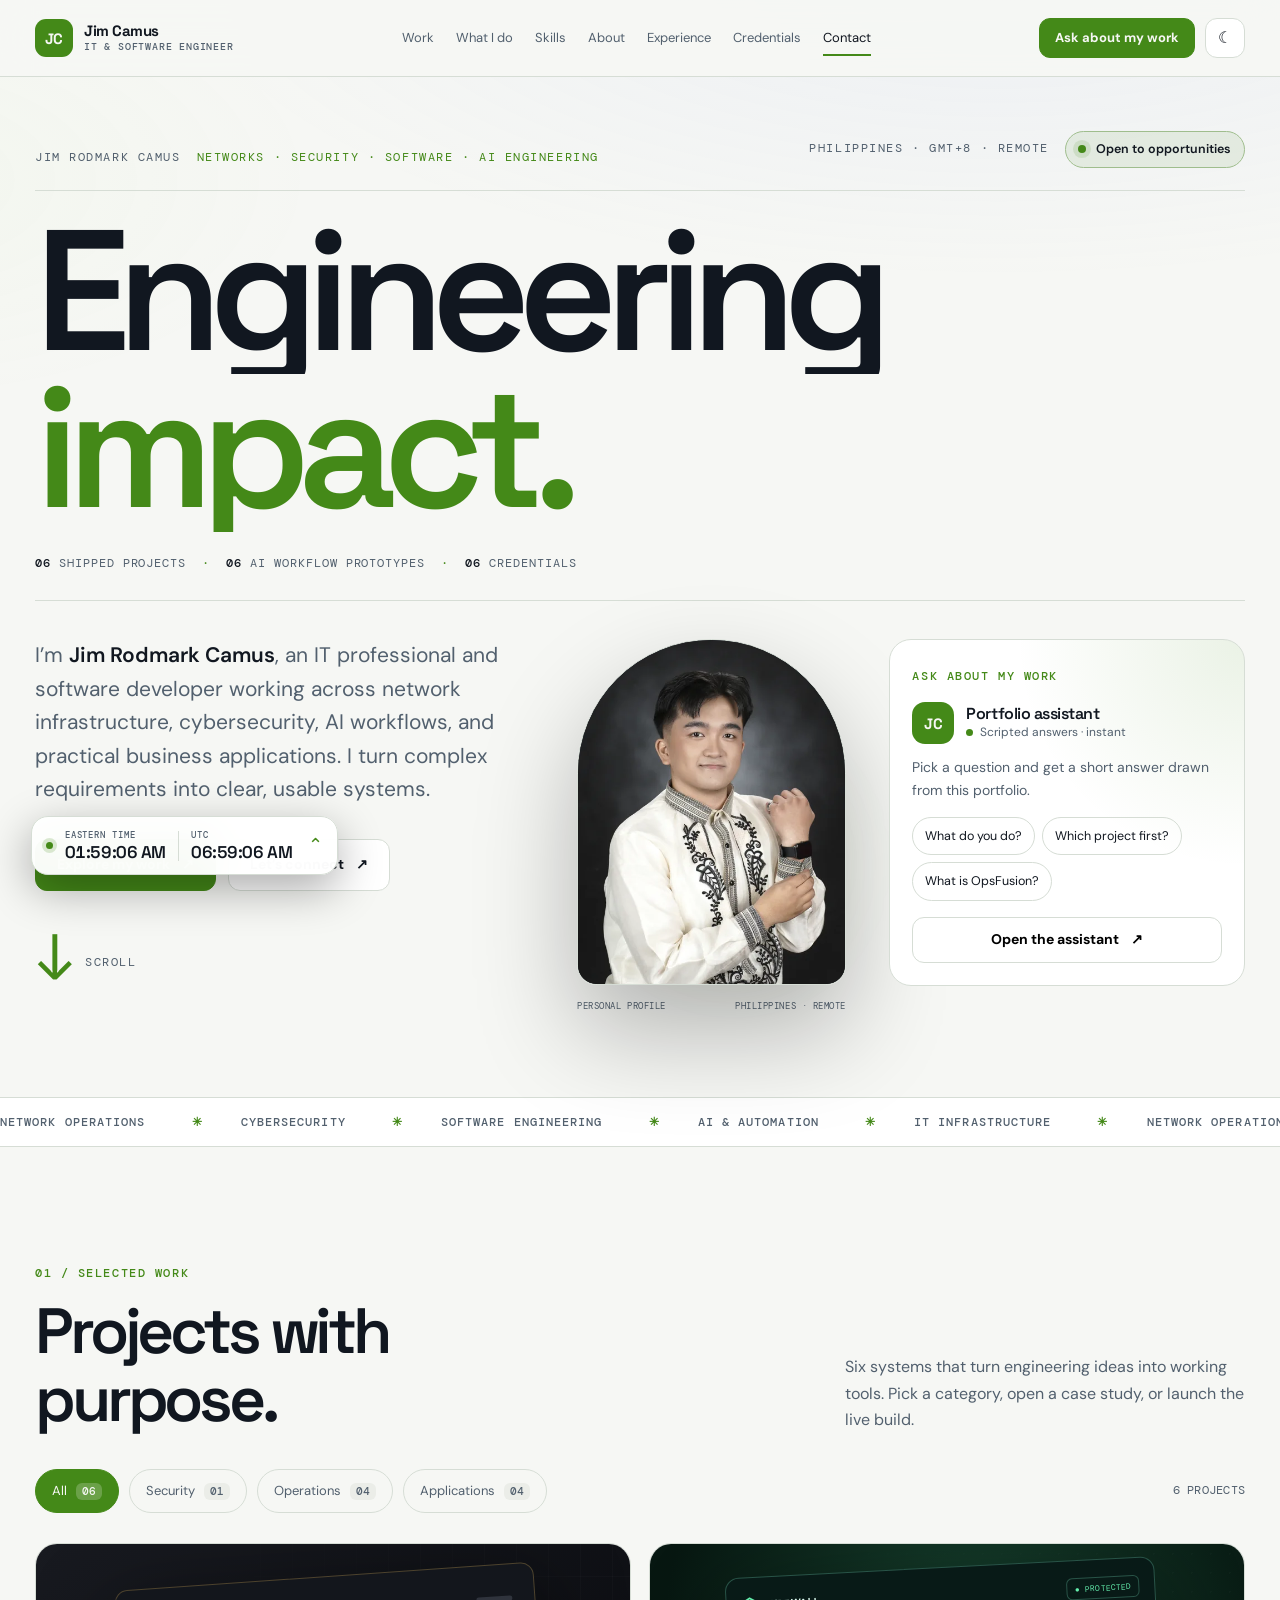
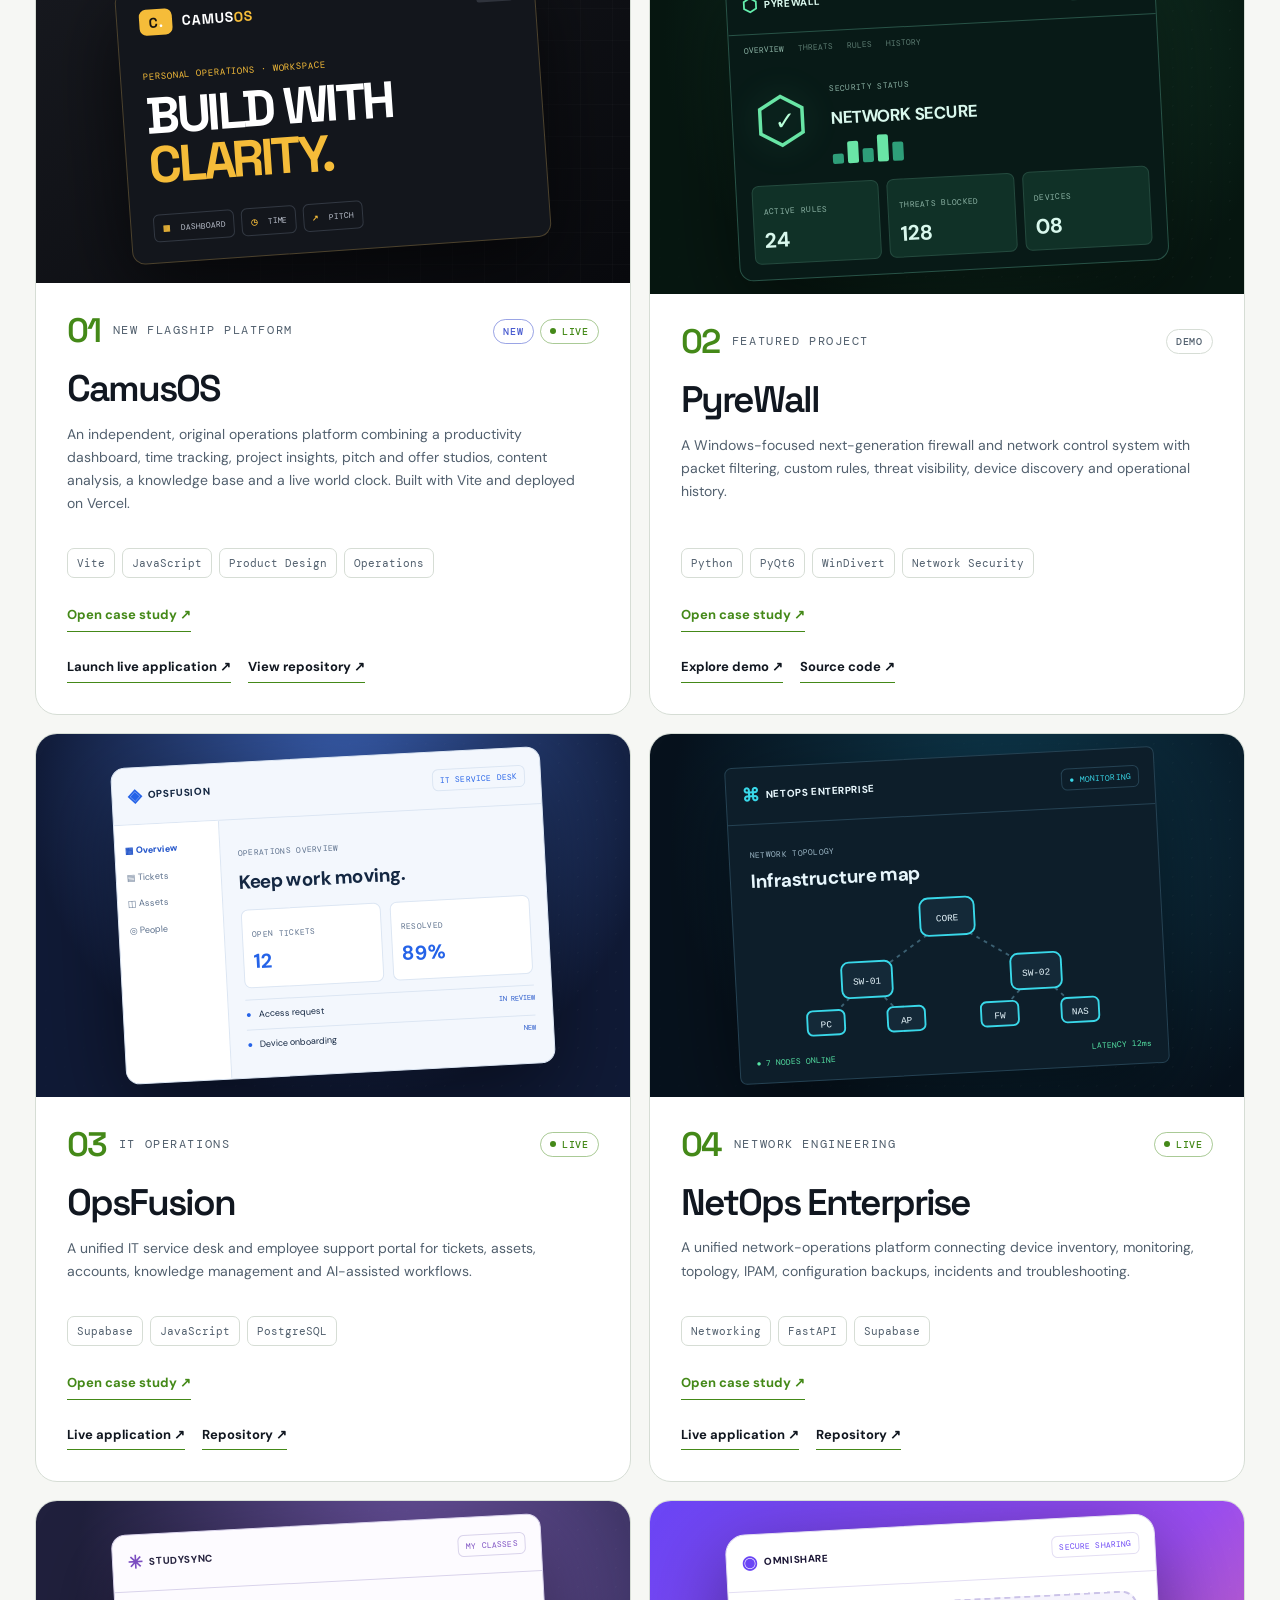
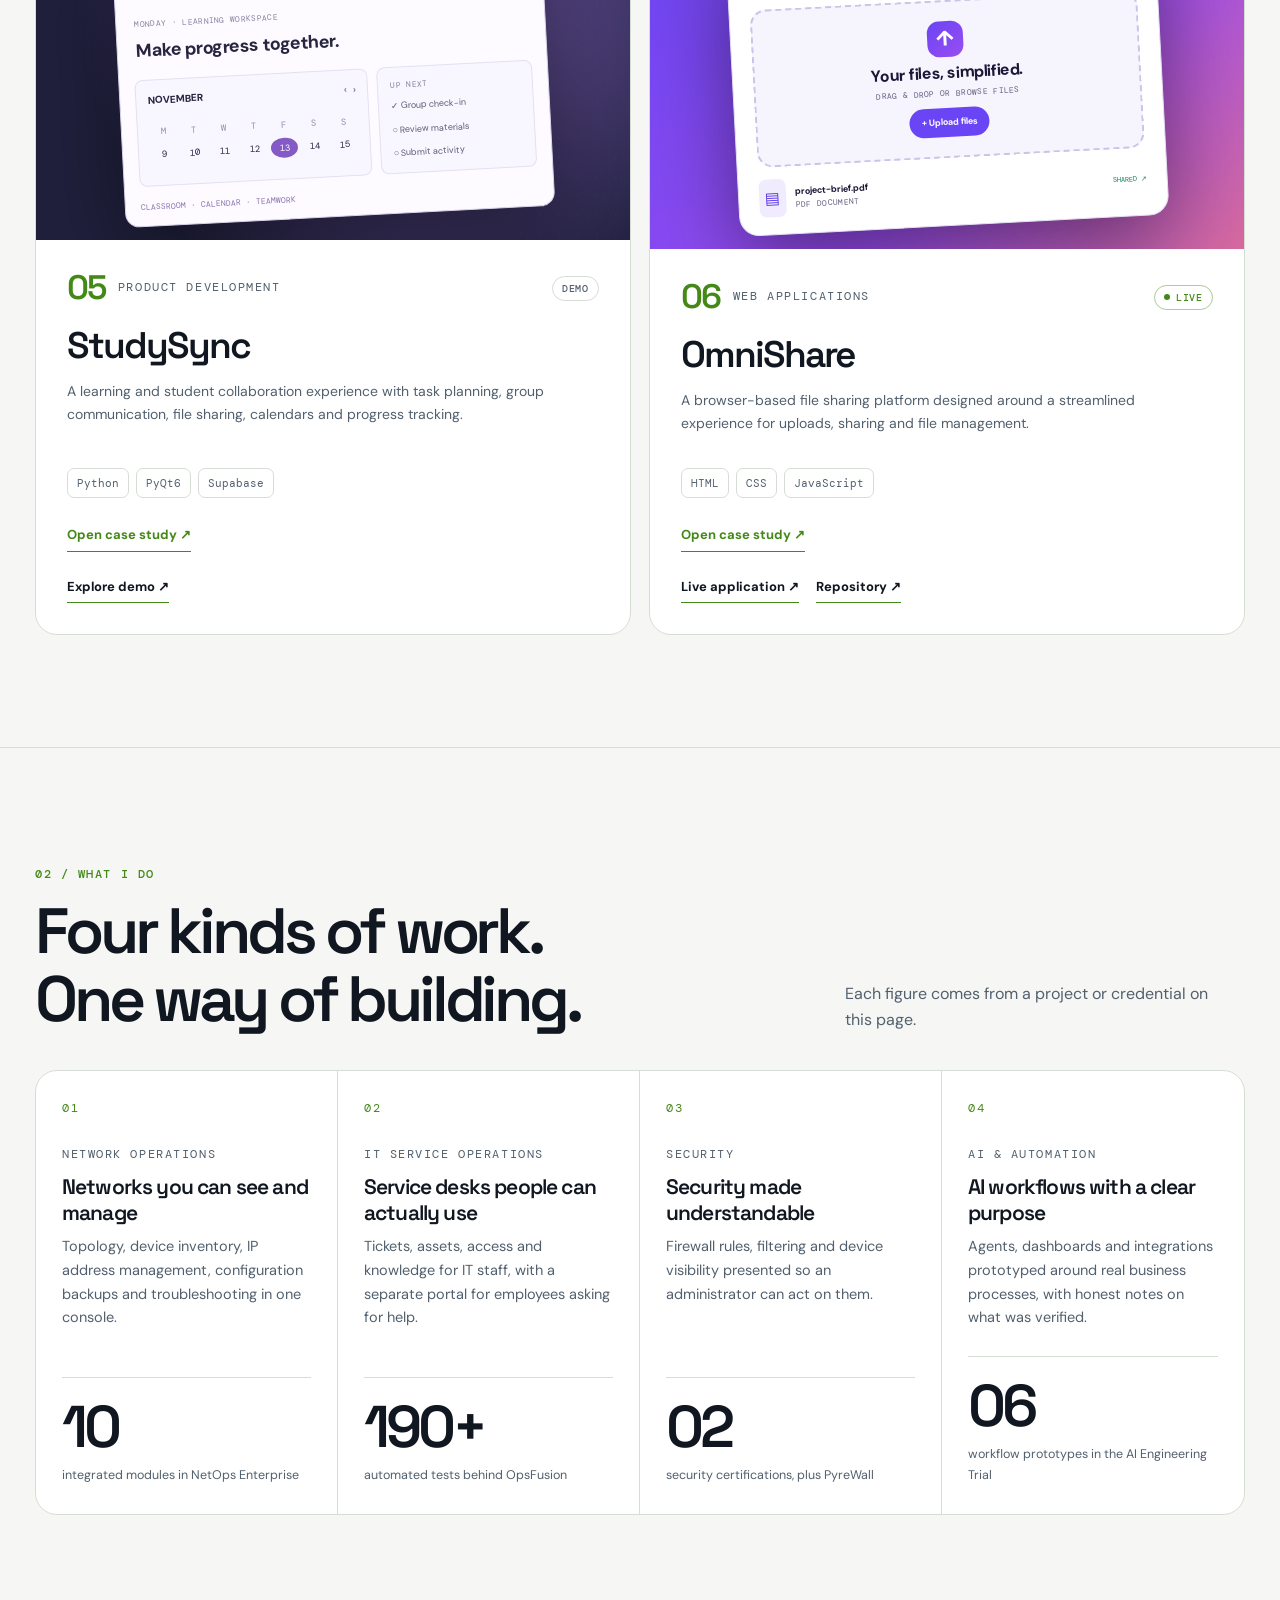
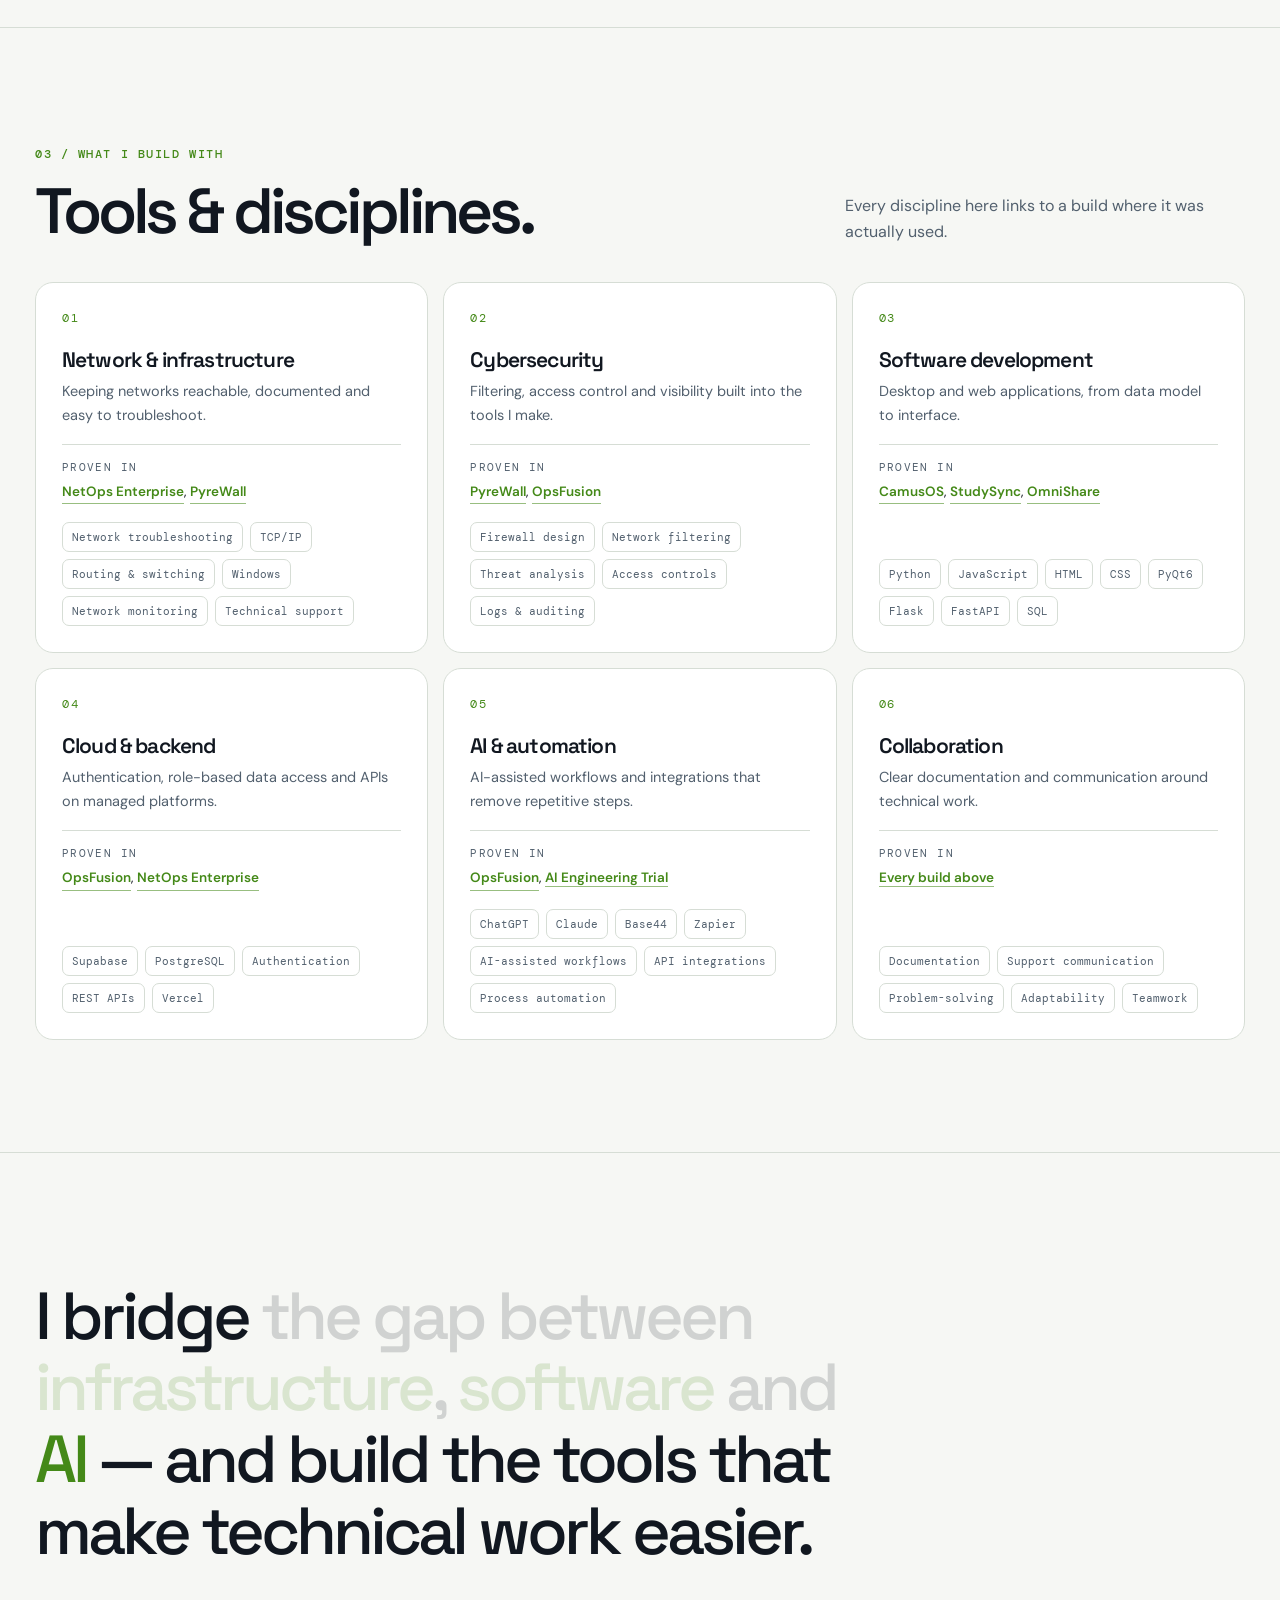
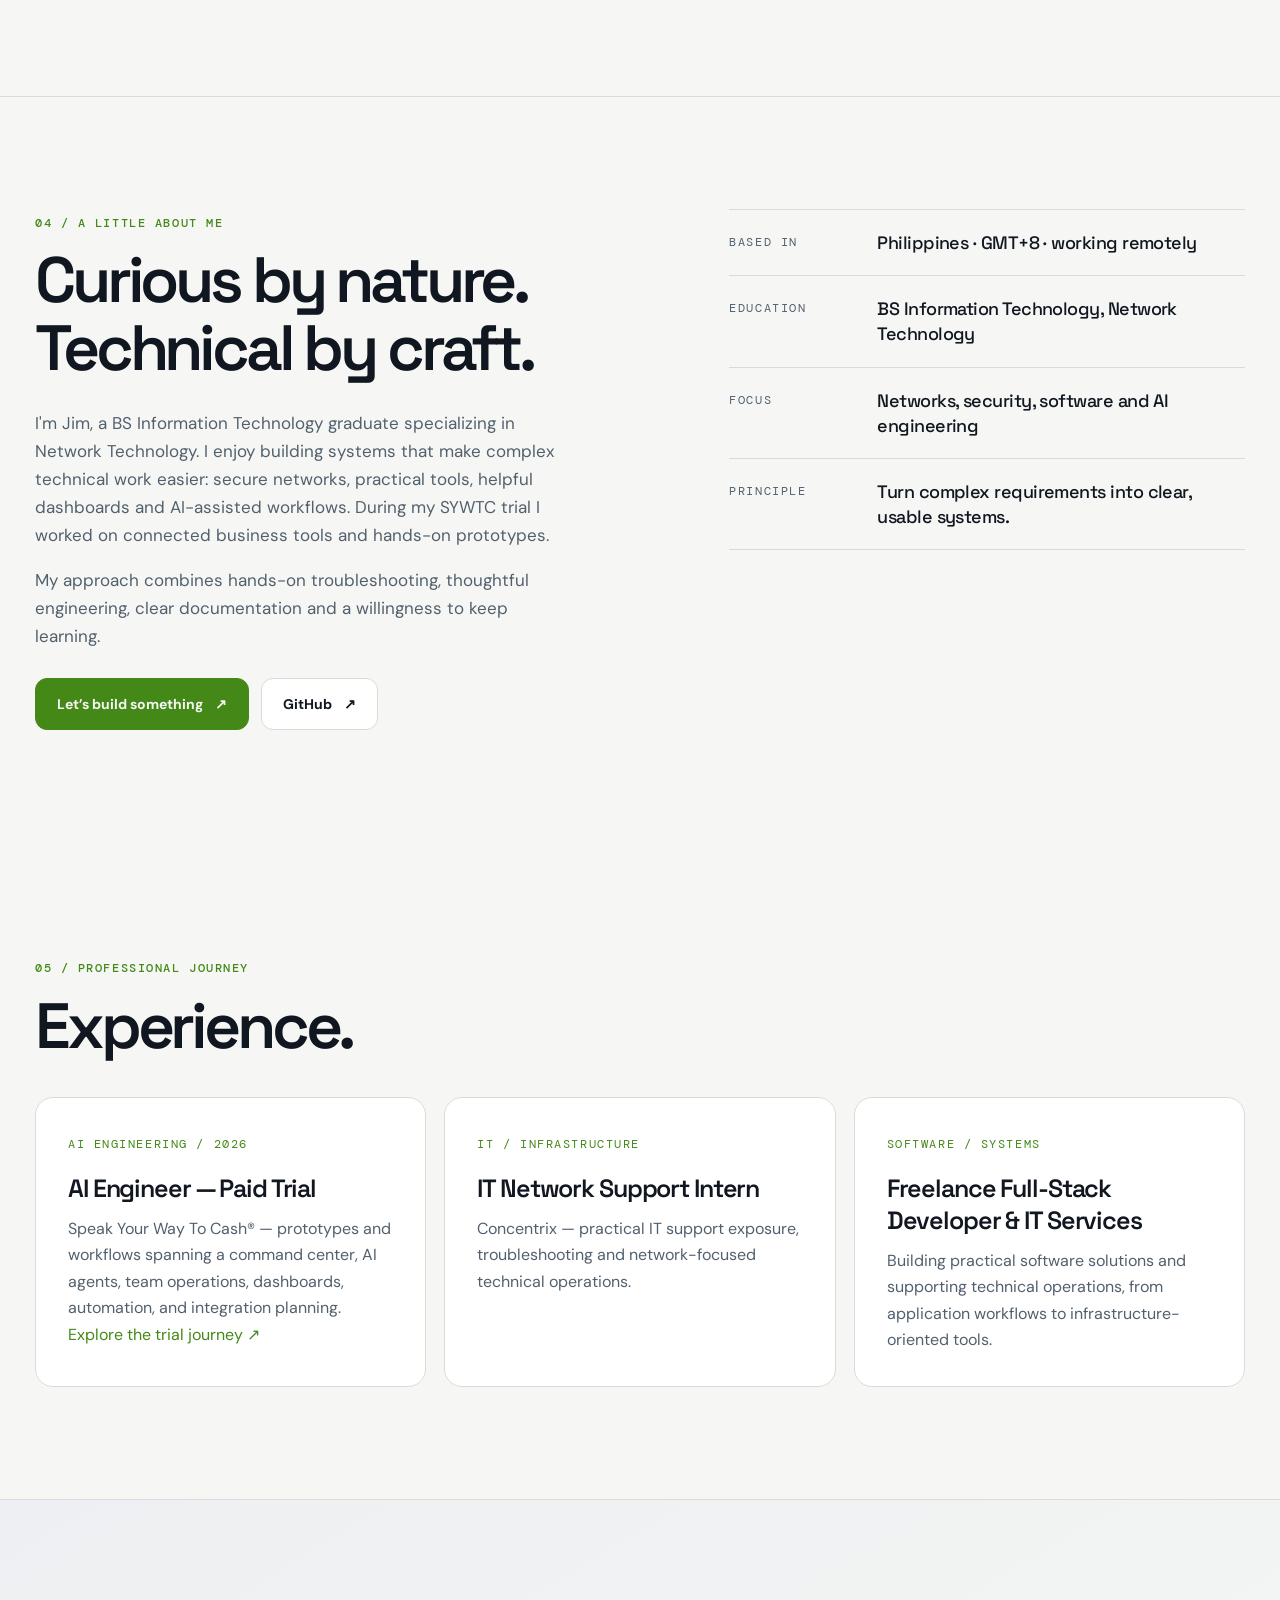
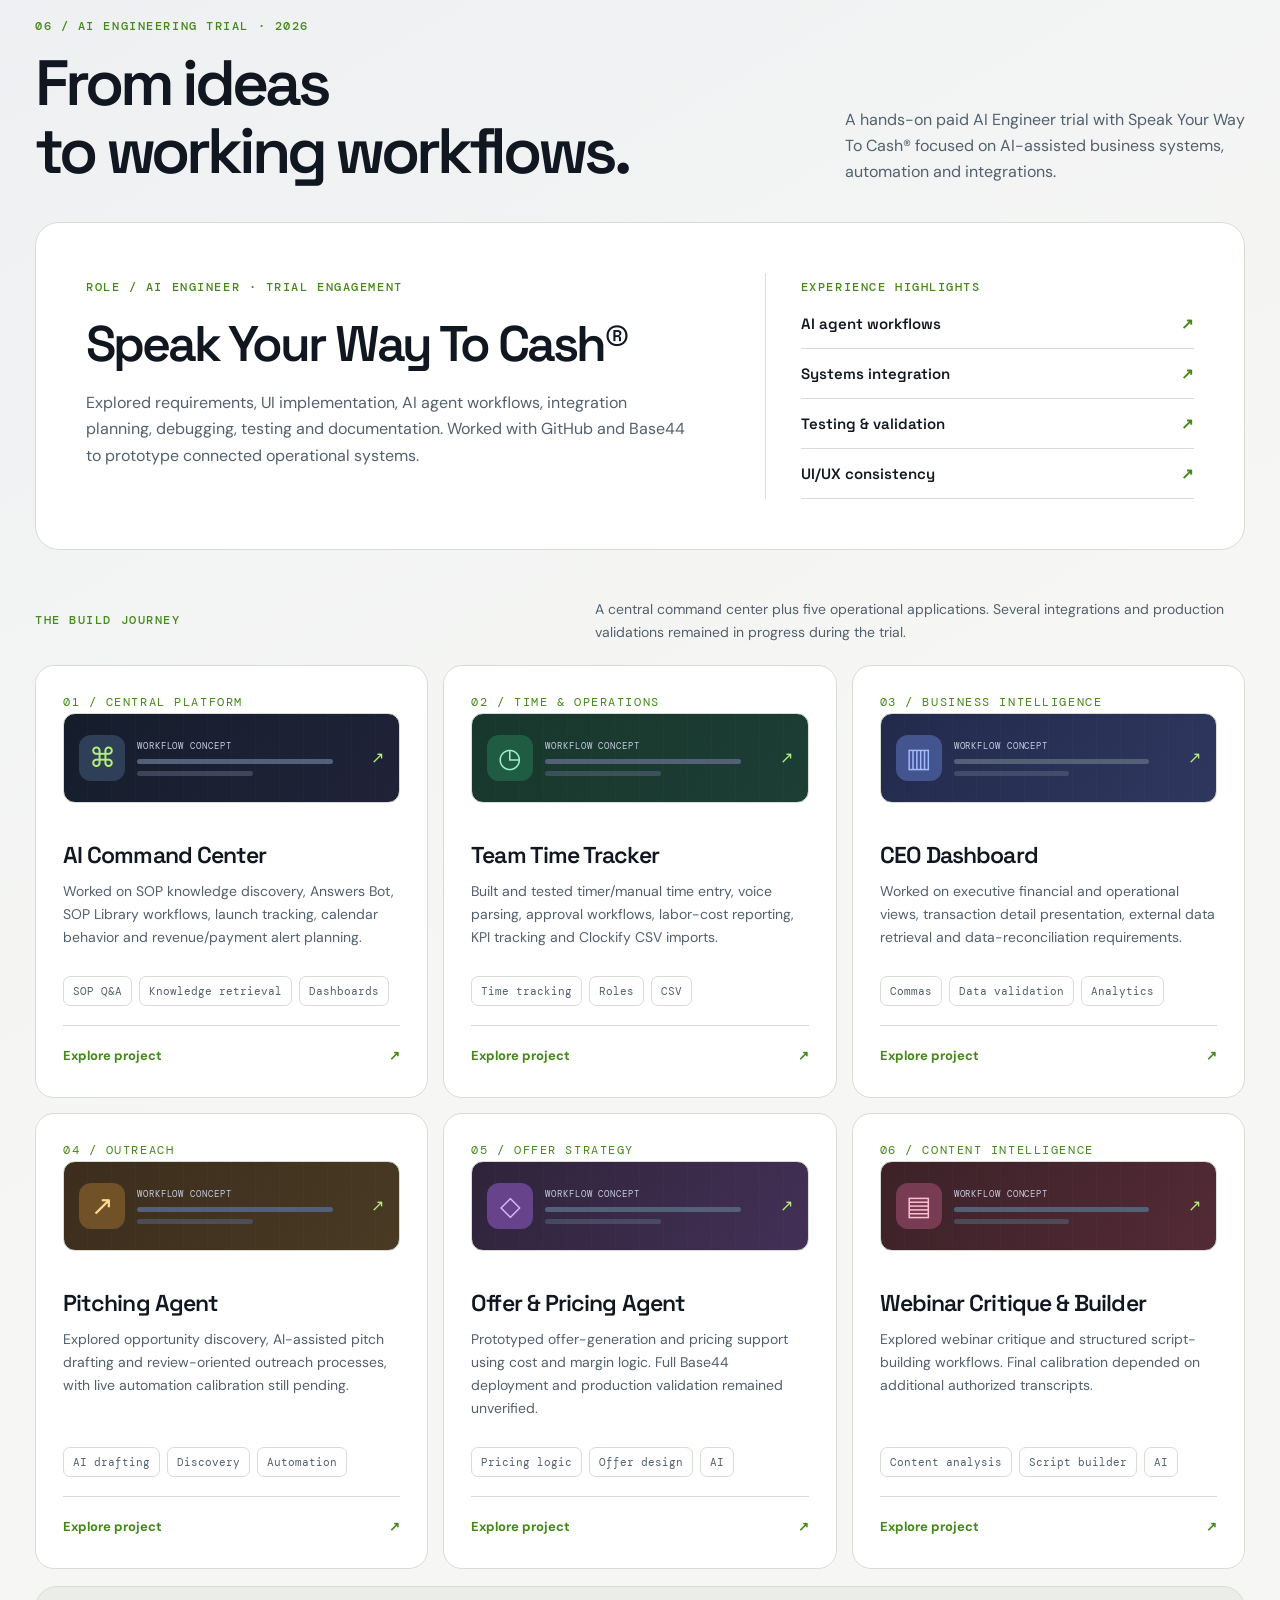
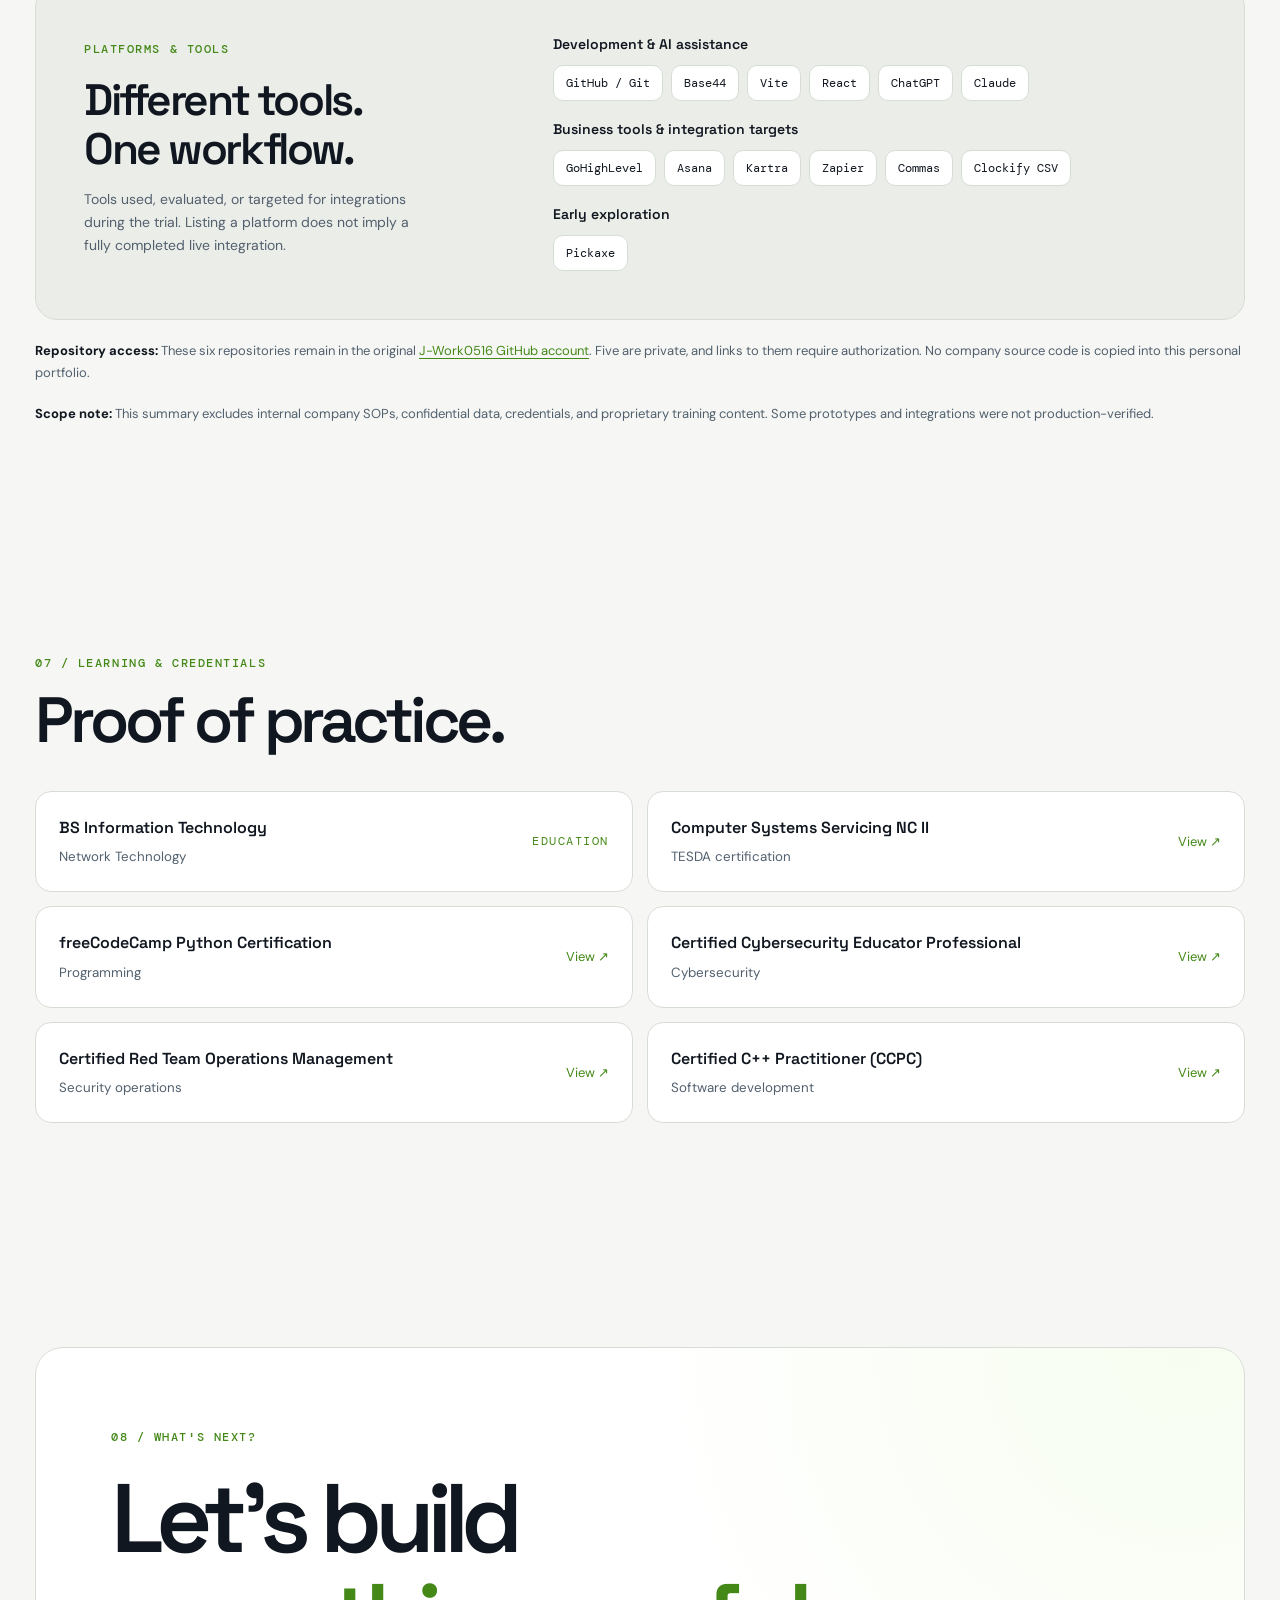
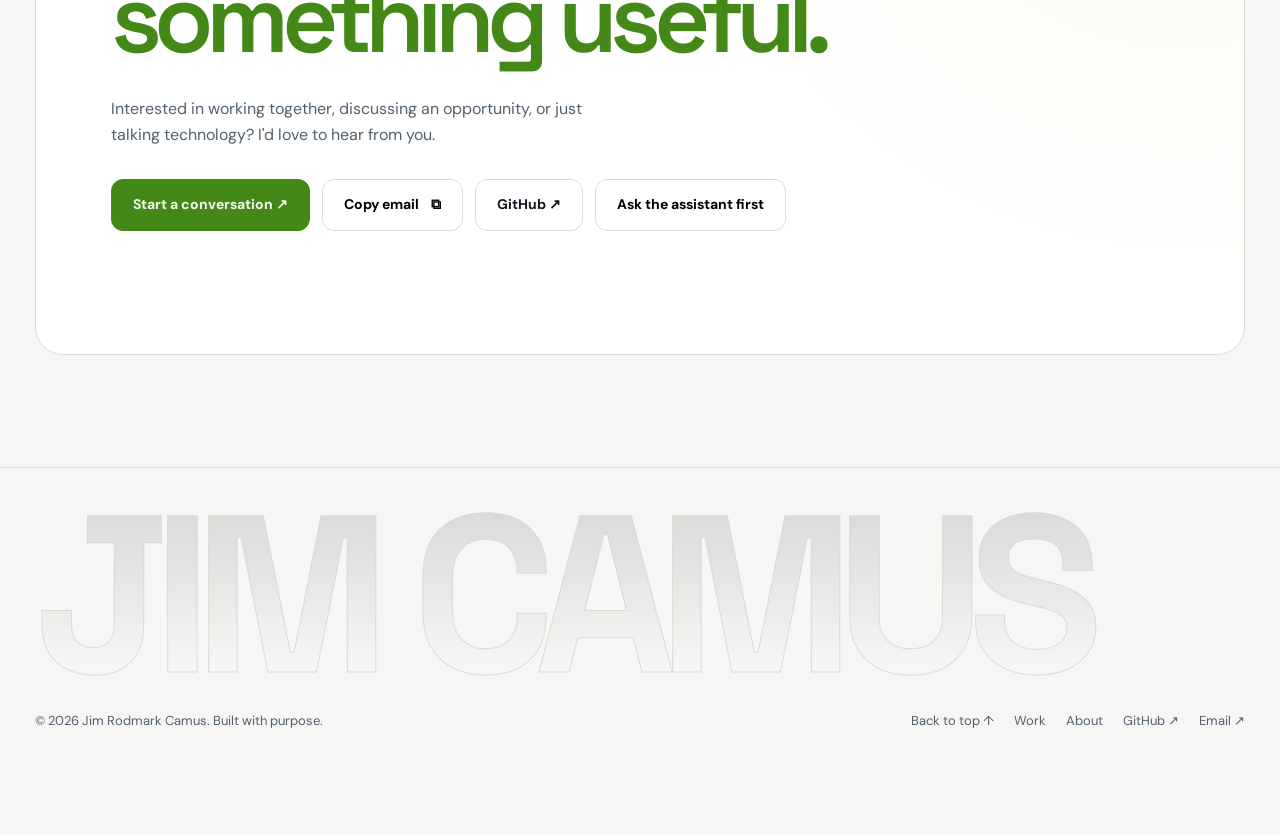
==== next/index.html @ 8df49185 "" ====
<!doctype html>
<html lang="en" data-theme="dark">
<head>
<meta charset="utf-8">
<meta name="viewport" content="width=device-width,initial-scale=1">
<meta name="theme-color" content="#090b10">
<link rel="icon" type="image/svg+xml" href="/favicon.svg?v=2">
<meta name="description" content="Jim Rodmark Camus — IT, Network Operations, Cybersecurity and Software Engineering. Explore selected projects, skills, experience and credentials.">
<meta property="og:title" content="Jim Rodmark Camus — Engineer & Builder">
<meta property="og:description" content="Engineering practical systems across networks, security, automation and software.">
<meta property="og:type" content="website">
<link rel="canonical" href="https://jimcamus.vercel.app/">
<meta name="robots" content="noindex,nofollow">
<meta property="og:url" content="https://jimcamus.vercel.app/">
<meta property="og:site_name" content="Jim Rodmark Camus | Portfolio">
<meta property="og:image" content="https://jimcamus.vercel.app/assets/profile/Ghost.png">
<meta name="twitter:card" content="summary_large_image">
<meta name="twitter:title" content="Jim Rodmark Camus — Software, Network & AI Engineering">
<meta name="twitter:description" content="Explore practical systems across IT operations, network security, software and AI workflows.">
<title>Jim Rodmark Camus — Software, Network & AI Engineering (preview)</title>
<script type="application/ld+json">{"@context":"https://schema.org","@type":"Person","name":"Jim Rodmark Camus","url":"https://jimcamus.vercel.app/","sameAs":["https://github.com/Sachibara"],"jobTitle":"IT & Software Engineering Professional","knowsAbout":["Network Operations","Cybersecurity","Python","Full-Stack Development","AI Workflow Automation"]}</script>
<link rel="preload" href="/assets/fonts/space-grotesk-latin-wght-normal.woff2" as="font" type="font/woff2" crossorigin>
<link rel="preload" href="/assets/fonts/dm-sans-latin-wght-normal.woff2" as="font" type="font/woff2" crossorigin>
<style>
/* Fonts are self-hosted (SIL Open Font License) so the page makes no third-party requests. */
@font-face{font-family:"Space Grotesk";font-style:normal;font-weight:300 700;font-display:swap;src:url("/assets/fonts/space-grotesk-latin-wght-normal.woff2") format("woff2")}
@font-face{font-family:"DM Sans";font-style:normal;font-weight:100 1000;font-display:swap;src:url("/assets/fonts/dm-sans-latin-wght-normal.woff2") format("woff2")}
@font-face{font-family:"DM Mono";font-style:normal;font-weight:400;font-display:swap;src:url("/assets/fonts/dm-mono-latin-400-normal.woff2") format("woff2")}
@font-face{font-family:"DM Mono";font-style:normal;font-weight:500;font-display:swap;src:url("/assets/fonts/dm-mono-latin-500-normal.woff2") format("woff2")}
:root{color-scheme:dark;--bg:#090b10;--panel:#11141b;--panel2:#181c25;--ink:#f4f5f8;--muted:#a3a9b5;--line:#292e38;--accent:#b4f17a;--accent2:#92a7ff;--radius:22px;--width:1210px}
html[data-theme=light]{color-scheme:light;--bg:#f6f7f4;--panel:#fff;--panel2:#ebede8;--ink:#111720;--muted:#52606e;--line:#d6ddd5;--accent:#448918;--accent2:#475acf}
*{box-sizing:border-box}html{scroll-behavior:smooth}body{margin:0;background:var(--bg);color:var(--ink);font:16px/1.65 "DM Sans",sans-serif;overflow-x:hidden}body::before{content:"";position:fixed;inset:0;pointer-events:none;background:radial-gradient(ellipse 65% 36% at 78% -5%,rgba(146,167,255,.09),transparent),radial-gradient(ellipse 35% 25% at -10% 20%,rgba(180,241,122,.045),transparent);z-index:-1}
a{color:inherit;text-decoration:none}button{font:inherit;cursor:pointer}img{max-width:100%;display:block}::selection{background:var(--accent);color:var(--bg)}:focus-visible{outline:2px solid var(--accent);outline-offset:4px}
.wrap{width:min(calc(100% - 48px),var(--width));margin:auto}.mono{font-family:"DM Mono",monospace;font-size:12px;letter-spacing:.13em;text-transform:uppercase}.muted{color:var(--muted)}.accent{color:var(--accent)}.line{border-top:1px solid var(--line)}.skip{position:absolute;top:-100px;left:12px;padding:12px;background:var(--accent);color:var(--bg);z-index:100}.skip:focus{top:12px}
header{position:sticky;top:0;z-index:50;backdrop-filter:blur(22px);background:color-mix(in srgb,var(--bg) 88%,transparent);border-bottom:1px solid var(--line)}.nav{height:76px;display:flex;align-items:center;justify-content:space-between;gap:20px}.wordmark{font:700 20px "Space Grotesk",sans-serif;letter-spacing:-.06em}.wordmark span{color:var(--accent)}.nav-links{display:flex;gap:26px;align-items:center}.nav-links a{font-size:13px;color:var(--muted);transition:color .2s}.nav-links a:hover{color:var(--ink)}.nav-end{display:flex;gap:10px;align-items:center}.icon-btn{width:40px;height:40px;border:1px solid var(--line);border-radius:12px;color:var(--ink);background:var(--panel)}.menu-btn{display:none}.mobile-nav{display:none}
.hero{padding:120px 0 118px;position:relative}.hero-top{display:flex;align-items:center;gap:12px}.live-dot{width:8px;height:8px;border-radius:50%;background:var(--accent);box-shadow:0 0 0 5px color-mix(in srgb,var(--accent) 13%,transparent)}.hero h1{font:600 clamp(64px,10.3vw,152px)/.94 "Space Grotesk",sans-serif;letter-spacing:-.093em;max-width:1150px;margin:38px 0 33px}.hero h1 em{font-style:normal;color:var(--accent)}.hero-bottom{display:flex;justify-content:space-between;gap:40px;align-items:end}.hero-copy{max-width:620px;color:var(--muted);font-size:clamp(17px,2vw,21px);line-height:1.6}.hero-copy strong{color:var(--ink);font-weight:600}.hero-actions{display:flex;gap:12px;flex-wrap:wrap;margin-top:32px}.btn{display:inline-flex;align-items:center;justify-content:center;gap:12px;min-height:52px;padding:0 21px;border:1px solid var(--line);border-radius:12px;font-weight:700;font-size:14px;transition:transform .2s,background .2s,border-color .2s}.btn:hover{transform:translateY(-3px)}.btn.primary{background:var(--accent);color:var(--bg);border-color:var(--accent)}.btn.secondary{background:var(--panel)}.hero-aside{min-width:178px;text-align:right}.scroll-icon{font:400 64px/1 "Space Grotesk";color:var(--accent);display:block}.hero-aside .mono{display:block;margin-top:12px;color:var(--muted)}
.ticker{border-block:1px solid var(--line);overflow:hidden;padding:16px 0;background:var(--panel)}.ticker-track{display:flex;gap:38px;width:max-content;animation:marquee 37s linear infinite}.ticker-item{color:var(--muted);font:500 12px "DM Mono";letter-spacing:.09em;white-space:nowrap}.ticker-item b{color:var(--accent);padding-left:38px}@keyframes marquee{to{transform:translateX(-50%)}}
.section{padding:112px 0}.section-head{display:flex;justify-content:space-between;align-items:end;gap:25px;margin-bottom:36px}.section-title{font:600 clamp(38px,5vw,68px)/1.06 "Space Grotesk";letter-spacing:-.065em;margin:12px 0 0}.section-desc{max-width:400px;color:var(--muted);margin:0}.kicker{color:var(--accent);font-weight:500}
.filters{display:flex;flex-wrap:wrap;gap:10px;margin:25px 0 30px}.filter{background:transparent;color:var(--muted);border:1px solid var(--line);border-radius:999px;padding:10px 16px;font-size:13px}.filter[aria-pressed=true],.filter:hover{background:var(--accent);border-color:var(--accent);color:var(--bg)}
.projects{display:grid;grid-template-columns:repeat(12,1fr);gap:18px}.project{grid-column:span 6;min-height:470px;border:1px solid var(--line);border-radius:var(--radius);background:var(--panel);overflow:hidden;display:flex;flex-direction:column;transition:border-color .25s,transform .25s}.project:hover{border-color:color-mix(in srgb,var(--accent) 55%,var(--line));transform:translateY(-5px)}.project.featured{grid-column:span 12;display:grid;grid-template-columns:1.1fr 1fr;min-height:460px}.visual{min-height:225px;padding:32px;display:grid;place-items:center;position:relative;overflow:hidden;background:radial-gradient(circle at 65% 30%,rgba(146,167,255,.16),transparent 50%),linear-gradient(135deg,#151a25,#0b0e14)}.featured .visual{min-height:460px;order:2}.visual::before{content:"";position:absolute;inset:0;opacity:.16;background-image:linear-gradient(#fff2 1px,transparent 1px),linear-gradient(90deg,#fff2 1px,transparent 1px);background-size:32px 32px;mask-image:linear-gradient(90deg,transparent,#000)}.mock{position:relative;width:min(88%,410px);border:1px solid #41485a;box-shadow:0 30px 80px #0009;border-radius:12px;transform:rotate(-5deg);background:#131a27;color:#d5dfed;overflow:hidden;transition:transform .4s}.project:hover .mock{transform:rotate(-2deg) translateY(-6px)}.mock-top{height:29px;background:#1e2735;border-bottom:1px solid #303c4e;display:flex;gap:5px;align-items:center;padding:0 12px}.mock-top i{width:6px;height:6px;border-radius:50%;background:#718099}.mock-body{padding:19px}.mock-title{font:600 16px "Space Grotesk";letter-spacing:-.04em}.mock-bars{display:flex;gap:8px;margin:18px 0}.mock-bars i{display:block;flex:1;height:40px;border-radius:5px;background:linear-gradient(125deg,#283c47,#273947)}.mock-bars i:nth-child(2){background:linear-gradient(125deg,#3a3750,#222e50)}.mock-bars i:nth-child(3){background:linear-gradient(125deg,#304f40,#264038)}.mock-rows{display:grid;gap:8px}.mock-rows span{height:9px;border-radius:3px;background:#283346}.mock-rows span:nth-child(2){width:87%}.mock-rows span:nth-child(3){width:64%}.mock-code{font:11px/1.8 "DM Mono";color:#aee6c4}.project-content{padding:31px;display:flex;flex-direction:column;flex:1}.project-index{display:flex;justify-content:space-between;color:var(--muted);margin-bottom:25px}.project h3{font:600 clamp(26px,3vw,37px)/1.13 "Space Grotesk";letter-spacing:-.055em;margin:0 0 13px}.project p{color:var(--muted);font-size:14px;margin:0 0 18px;max-width:520px}.tags{display:flex;gap:7px;flex-wrap:wrap;margin-top:auto;padding-top:15px}.tag{font:11px "DM Mono";border:1px solid var(--line);padding:7px 9px;border-radius:7px;color:var(--muted)}.project-links{display:flex;gap:17px;margin-top:24px}.project-links a{font-weight:700;font-size:13px;border-bottom:1px solid var(--accent);padding-bottom:4px}.project[hidden]{display:none}
.about-grid{display:grid;grid-template-columns:1.1fr .9fr;gap:55px;align-items:start}.statement{font:500 clamp(28px,3.8vw,48px)/1.23 "Space Grotesk";letter-spacing:-.055em;margin:0}.about-copy{color:var(--muted);font-size:17px;max-width:530px}.stat-grid{display:grid;grid-template-columns:1fr 1fr;gap:13px;margin-top:25px}.stat{padding:24px;border:1px solid var(--line);border-radius:16px;background:var(--panel)}.stat strong{display:block;font:600 27px "Space Grotesk";letter-spacing:-.05em}.stat span{font-size:13px;color:var(--muted)}
.experience{display:grid;grid-template-columns:repeat(3,1fr);gap:18px}.exp-card{border:1px solid var(--line);background:var(--panel);border-radius:18px;padding:32px}.exp-card .mono{color:var(--accent)}.exp-card h3{font:600 25px "Space Grotesk";letter-spacing:-.045em;margin:16px 0 12px}.exp-card p{color:var(--muted);margin:0}
.skill-grid{display:grid;grid-template-columns:repeat(3,1fr);gap:15px}.skill{background:var(--panel);border:1px solid var(--line);border-radius:18px;padding:28px}.skill h3{font:600 20px "Space Grotesk";margin:0 0 16px}.skill p{color:var(--muted);font-size:14px;margin:0}
.credential-list{display:grid;grid-template-columns:repeat(2,1fr);gap:14px}.credential{border:1px solid var(--line);background:var(--panel);border-radius:16px;padding:23px;display:flex;justify-content:space-between;align-items:center;gap:18px}.credential strong{font:600 16px "Space Grotesk"}.credential small{display:block;color:var(--muted);margin-top:5px}.credential a{flex-shrink:0;color:var(--accent);font-size:13px}
.contact{border:1px solid var(--line);background:radial-gradient(circle at 95% 0%,rgba(180,241,122,.11),transparent 42%),var(--panel);border-radius:28px;padding:clamp(35px,6vw,75px)}.contact h2{font:600 clamp(40px,7.6vw,102px)/1.02 "Space Grotesk";letter-spacing:-.08em;max-width:820px;margin:20px 0 28px}.contact p{color:var(--muted);max-width:480px}.contact-actions{display:flex;gap:12px;flex-wrap:wrap;margin-top:30px}
footer{padding:35px 0 55px}.footer{display:flex;justify-content:space-between;flex-wrap:wrap;gap:18px;color:var(--muted);font-size:13px}.footer a:hover{color:var(--accent)}
.reveal{opacity:1;transform:none;transition:opacity .65s ease,transform .65s ease}html.js-motion .reveal{opacity:0;transform:translateY(24px)}.reveal.visible{opacity:1;transform:none}
@media(max-width:850px){.nav-links{display:none}.menu-btn{display:block}.mobile-nav.open{display:flex;flex-direction:column;gap:12px;padding:0 24px 24px}.mobile-nav a{padding:8px 0;color:var(--muted)}.hero{padding:83px 0}.hero h1{font-size:clamp(58px,12vw,95px)}.project.featured{display:flex}.featured .visual{order:0;min-height:280px}.projects .project{grid-column:span 12}.about-grid,.experience{grid-template-columns:1fr}.skill-grid{grid-template-columns:repeat(2,1fr)}.section{padding:82px 0}}
@media(max-width:600px){.wrap{width:min(calc(100% - 32px),var(--width))}.hero h1{font-size:clamp(53px,13vw,80px)}.hero-bottom{display:block}.hero-aside{display:none}.section-head{display:block}.section-desc{margin-top:20px}.skill-grid,.credential-list{grid-template-columns:1fr}.contact{padding:30px}.project-content{padding:24px}.footer{display:block}.footer a{display:inline-block;margin:12px 14px 0 0}}
@media(prefers-reduced-motion:reduce){html{scroll-behavior:auto}*,*:before,*:after{animation-duration:.01ms!important;transition-duration:.01ms!important}.reveal{opacity:1;transform:none}}

.hero-layout{display:grid;grid-template-columns:minmax(0,1.55fr) minmax(250px,.75fr);gap:clamp(30px,5vw,78px);align-items:center}.hero-intro{min-width:0}.hero-layout h1{font-size:clamp(54px,7.6vw,116px);margin-top:36px}.hero-layout .hero-bottom{display:block}.hero-layout .hero-aside{display:none}.hero-portrait{position:relative;align-self:center}.portrait-frame{height:clamp(310px,39vw,530px);overflow:hidden;border:1px solid var(--line);border-radius:190px 190px 24px 24px;background:radial-gradient(circle at 50% 30%,#2b3441,#15191f 65%);position:relative;box-shadow:0 45px 100px rgba(0,0,0,.28)}.portrait-frame img{width:100%;height:100%;object-fit:cover;object-position:center top;position:relative;z-index:2}.portrait-fallback{position:absolute;inset:0;display:grid;place-items:center;color:var(--accent);font:700 90px "Space Grotesk";letter-spacing:-.09em}.portrait-caption{display:flex;justify-content:space-between;gap:10px;margin-top:14px;color:var(--muted);font-size:10px}
.sywtc-section{background:linear-gradient(150deg,color-mix(in srgb,var(--accent2) 5%,var(--bg)),var(--bg) 45%)}.sywtc-lead{display:grid;grid-template-columns:1.2fr .8fr;gap:35px;border:1px solid var(--line);border-radius:24px;background:var(--panel);padding:clamp(26px,4vw,50px)}.sywtc-lead h3{font:600 clamp(29px,4vw,50px)/1.1 "Space Grotesk";letter-spacing:-.06em;margin:18px 0}.sywtc-lead p{color:var(--muted);margin:0;max-width:610px}.sywtc-focus{border-left:1px solid var(--line);padding-left:35px}.focus-row{padding:15px 0;border-bottom:1px solid var(--line);display:flex;justify-content:space-between;font:600 15px "Space Grotesk"}.focus-row span{color:var(--accent)}.sywtc-subhead{display:flex;align-items:center;justify-content:space-between;gap:20px;margin:48px 0 21px}.sywtc-subhead p{max-width:650px;font-size:14px;margin:0}.trial-grid{display:grid;grid-template-columns:repeat(3,1fr);gap:15px}.trial-card{padding:27px;border:1px solid var(--line);border-radius:19px;background:var(--panel);display:flex;flex-direction:column;min-height:292px;transition:transform .2s,border-color .2s}.trial-card:hover{transform:translateY(-3px);border-color:var(--accent)}.trial-number{color:var(--accent)}.trial-card h3{font:600 23px/1.16 "Space Grotesk";letter-spacing:-.04em;margin:19px 0 11px}.trial-card p{color:var(--muted);font-size:14px;margin:0 0 12px}.trial-card .tags{margin-top:auto}.tool-panel{display:grid;grid-template-columns:.8fr 1.2fr;gap:40px;margin-top:17px;background:var(--panel2);border:1px solid var(--line);border-radius:22px;padding:clamp(28px,4vw,48px)}.tool-panel h3{font:600 clamp(28px,3.5vw,44px)/1.1 "Space Grotesk";letter-spacing:-.055em;margin:15px 0}.tool-panel p{color:var(--muted);font-size:14px;max-width:340px}.tool-collections{display:grid;gap:18px}.tool-collections h4{font:600 14px "Space Grotesk";margin:0 0 12px}.tool-tags{display:flex;gap:8px;flex-wrap:wrap}.tool-tags span{border:1px solid var(--line);background:var(--panel);border-radius:10px;padding:9px 12px;font:12px "DM Mono";color:var(--ink)}.trial-note{font-size:13px;color:var(--muted);margin:20px 0 0}.trial-note strong{color:var(--ink)}
@media(max-width:980px){.trial-grid{grid-template-columns:repeat(2,1fr)}.hero-layout{grid-template-columns:1.3fr .7fr}.hero-layout h1{font-size:clamp(48px,7vw,78px)}}@media(max-width:700px){.hero-layout{grid-template-columns:1fr}.hero-portrait{max-width:390px;width:100%;margin:0 auto}.hero-layout h1{font-size:clamp(53px,12vw,78px)}.sywtc-lead,.tool-panel{grid-template-columns:1fr}.sywtc-focus{border-left:0;border-top:1px solid var(--line);padding-left:0;padding-top:22px}.sywtc-subhead{display:block}.sywtc-subhead p{margin-top:12px}.trial-grid{grid-template-columns:1fr}.trial-card{min-height:auto}}

/* Motion system: progressive enhancement, with accessible fallback */
.scroll-progress{position:fixed;left:0;right:0;top:0;height:3px;z-index:100;pointer-events:none}.scroll-progress span{display:block;height:100%;width:100%;transform:scaleX(0);transform-origin:left;background:linear-gradient(90deg,var(--accent),var(--accent2));will-change:transform}
.cursor-glow{position:fixed;inset:0 auto auto 0;width:440px;height:440px;border-radius:50%;z-index:0;pointer-events:none;background:radial-gradient(circle,rgba(180,241,122,.065) 0%,rgba(146,167,255,.025) 38%,transparent 70%);opacity:0;transform:translate3d(-50%,-50%,0);transition:opacity .35s;will-change:transform}
body>header,body>main,body>footer{position:relative}body>header{position:sticky}body>main,body>footer{z-index:1}
.hero-headline .headline-line{display:block;overflow:hidden;padding:0 .04em .09em 0;margin-bottom:-.09em}.hero-headline .headline-line>span{display:block;animation:headline-up 1s cubic-bezier(.2,.8,.2,1) both}.hero-headline .headline-line:nth-child(2)>span{animation-delay:.18s}
.hero-enter{animation:rise-in .9s cubic-bezier(.2,.8,.2,1) both}.hero-enter-1{animation-delay:.08s}.hero-enter-2{animation-delay:.28s}.hero-enter-3{animation-delay:.38s}.hero-enter-4{animation-delay:.55s}
@keyframes headline-up{from{opacity:0;transform:translate3d(0,110%,0)}to{opacity:1;transform:translateZ(0)}}@keyframes rise-in{from{opacity:0;transform:translate3d(0,28px,0)}to{opacity:1;transform:translateZ(0)}}
.hero-portrait{transform-style:preserve-3d}.portrait-frame{transition:transform .45s cubic-bezier(.2,.7,.2,1),box-shadow .4s;will-change:transform}.portrait-frame:hover{box-shadow:0 55px 110px rgba(0,0,0,.4)}.portrait-frame img{transition:transform .8s cubic-bezier(.2,.7,.2,1)}.portrait-frame:hover img{transform:scale(1.045)}
.project{position:relative;isolation:isolate;transform-style:preserve-3d}.project::after{content:"";position:absolute;inset:0;pointer-events:none;border-radius:inherit;background:radial-gradient(320px circle at var(--mx,50%) var(--my,50%),rgba(180,241,122,.095),transparent 75%);opacity:0;transition:opacity .35s;z-index:0}.project:hover::after{opacity:1}.project>*{position:relative;z-index:1}.project .visual .mock{transform:rotate(-5deg);transition:transform .45s cubic-bezier(.2,.7,.2,1)}.project:hover .visual .mock{transform:rotate(-2deg) translateY(-7px) scale(1.025)}
.project-links a,.contact-actions .btn,.hero-actions .btn{transition:transform .25s,background .25s,border-color .25s,color .25s}.project-links a:hover{color:var(--accent)}.nav-links a{position:relative}.nav-links a::after{content:"";height:2px;position:absolute;left:0;right:100%;bottom:-7px;background:var(--accent);transition:right .25s}.nav-links a[aria-current=location]::after,.nav-links a:hover::after{right:0}.nav-links a[aria-current=location]{color:var(--ink)}
.section-title{transition:letter-spacing .5s}.section-head.visible .section-title{letter-spacing:-.065em}
.reveal{transition:opacity .82s cubic-bezier(.2,.7,.2,1),transform .82s cubic-bezier(.2,.7,.2,1)}html.js-motion .reveal{transform:translate3d(0,38px,0)}html.js-motion .reveal.visible{opacity:1;transform:translateZ(0)}.projects .project:nth-child(even),.trial-grid .trial-card:nth-child(even),.skill-grid .skill:nth-child(even){transition-delay:.08s}
.ticker:hover .ticker-track,.ticker:focus-within .ticker-track{animation-play-state:paused}
@media(hover:none),(pointer:coarse){.cursor-glow{display:none}.project::after{display:none}.portrait-frame{transform:none!important}}
@media(prefers-reduced-motion:reduce){.hero-headline .headline-line>span,.hero-enter{animation:none!important;opacity:1!important;transform:none!important}.scroll-progress span{transition:none}.cursor-glow{display:none}.portrait-frame,.portrait-frame img,.project,.project .visual .mock,.reveal{transition:none!important;transform:none!important}.ticker-track{animation:none!important}.project::after{display:none}}

/* Portfolio quality pass */
.nav-search{background:var(--panel);border:1px solid var(--line);color:var(--muted);border-radius:12px;padding:8px 11px;display:flex;gap:13px;align-items:center;font-size:12px}.nav-search:hover{border-color:var(--accent);color:var(--ink)}.nav-search kbd{font:10px "DM Mono";border:1px solid var(--line);border-radius:5px;padding:3px 5px}
.filter-count{align-self:center;margin-left:auto;color:var(--muted);letter-spacing:.02em}
.case-study-btn{margin-top:18px;align-self:flex-start;color:var(--accent);background:transparent;padding:8px 0;border:0;border-bottom:1px solid var(--accent);font:700 13px "DM Sans"}.case-study-btn:hover{color:var(--ink);border-color:var(--ink)}.case-study-btn span{display:inline-block;transition:transform .2s}.case-study-btn:hover span{transform:translate(3px,-3px)}
.portfolio-dialog{max-height:min(88vh,980px);width:min(92vw,760px);border:1px solid var(--line);border-radius:22px;padding:0;background:var(--panel);color:var(--ink);box-shadow:0 30px 120px #000b;overscroll-behavior:contain}.portfolio-dialog::backdrop{background:rgba(2,4,9,.78);backdrop-filter:blur(9px)}.portfolio-dialog[open]{animation:dialog-in .25s ease-out both}@keyframes dialog-in{from{opacity:0;transform:translateY(12px) scale(.99)}to{opacity:1;transform:none}}.dialog-inner{padding:clamp(22px,4vw,42px)}.dialog-top{display:flex;justify-content:space-between;align-items:center;gap:20px;margin-bottom:20px}.dialog-close{background:var(--panel2);border:1px solid var(--line);border-radius:10px;color:var(--ink);width:40px;height:40px}.dialog-close:hover{border-color:var(--accent)}.search-label{display:block;font:600 clamp(24px,4vw,36px) "Space Grotesk";letter-spacing:-.05em;margin-bottom:15px}.search-dialog input{width:100%;padding:16px;background:var(--bg);border:1px solid var(--line);border-radius:12px;color:var(--ink);font:16px "DM Sans"}.search-results{max-height:45vh;overflow-y:auto;margin-top:18px}.search-result{width:100%;display:flex;justify-content:space-between;gap:16px;text-align:left;padding:16px 8px;border:0;border-bottom:1px solid var(--line);background:transparent;color:var(--ink)}.search-result:hover,.search-result:focus-visible{background:var(--panel2)}.search-result span{font-weight:600}.search-result small{color:var(--muted)}.search-hint{color:var(--muted);font-size:10px;margin:22px 0 0}.search-empty{padding:15px 8px;color:var(--muted)}.case-dialog h2{font:600 clamp(38px,6vw,70px)/1.1 "Space Grotesk";letter-spacing:-.065em;margin:0 0 18px}.case-lead{font-size:18px;color:var(--muted);max-width:600px}.case-detail-grid{display:grid;grid-template-columns:1fr 1fr;gap:20px;margin:27px 0}.case-detail-grid>div,.case-result{background:var(--panel2);border:1px solid var(--line);border-radius:14px;padding:22px}.case-detail-grid p,.case-result p{color:var(--muted);margin:10px 0 0;font-size:14px}.case-tools{display:flex;gap:8px;flex-wrap:wrap;margin:25px 0}.case-tools span{padding:8px 10px;border:1px solid var(--line);border-radius:8px;color:var(--muted);font:12px "DM Mono"}.case-actions{display:flex;flex-wrap:wrap;gap:10px}.case-actions a{min-height:44px}.copy-status{min-height:22px;font-size:13px!important;color:var(--accent)!important}
.hero-portrait::after{content:"";pointer-events:none;position:absolute;inset:16% -7% -3% 10%;background:radial-gradient(circle,rgba(180,241,122,.12),transparent 65%);z-index:-1;filter:blur(45px)}.portrait-frame{border-radius:24px 180px 24px 24px}
.hero h1{max-width:none}.hero-layout .hero-copy{max-width:680px}.project-links{flex-wrap:wrap}.project-content .case-study-btn{margin-top:20px}.section-title{text-wrap:balance}.hero-headline{text-wrap:balance}.section-desc{text-wrap:pretty}
@media(max-width:1180px){.nav-links{gap:14px}.nav-links a{font-size:12px}.nav-search kbd{display:none}}@media(max-width:1000px){.nav-links{display:none}.menu-btn{display:block}}@media(max-width:640px){.case-detail-grid{grid-template-columns:1fr}.filter-count{width:100%;margin-left:0}.nav-search{padding:8px 10px}.search-dialog input{font-size:16px}}
@media(prefers-reduced-motion:reduce){.portfolio-dialog[open]{animation:none}.case-study-btn span{transition:none}}

/* Accessible floating regional clock - browser IANA timezone based */
.world-clock{position:fixed;bottom:clamp(14px,2vw,25px);left:clamp(14px,2.4vw,32px);z-index:48;font-family:"DM Sans",sans-serif;width:max-content;max-width:calc(100vw - 28px)}
.world-clock-toggle{display:flex;align-items:center;gap:12px;min-height:59px;background:color-mix(in srgb,var(--panel) 96%,transparent);backdrop-filter:blur(22px);color:var(--ink);border:1px solid var(--line);border-radius:17px;padding:10px 14px;box-shadow:0 14px 45px #0005;text-align:left;transition:border-color .2s,transform .2s,box-shadow .2s}.world-clock-toggle:hover,.world-clock-toggle[aria-expanded=true]{border-color:var(--accent);box-shadow:0 14px 45px #0007}.clock-pulse{width:7px;height:7px;flex-shrink:0;background:var(--accent);border-radius:50%;box-shadow:0 0 0 4px color-mix(in srgb,var(--accent) 18%,transparent)}.clock-main{display:grid;gap:1px;min-width:91px}.clock-label{font:500 9px "DM Mono",monospace;letter-spacing:.1em;color:var(--muted);white-space:nowrap}.clock-main time{font:600 17px/1.2 "Space Grotesk",sans-serif;letter-spacing:-.025em;font-variant-numeric:tabular-nums;white-space:nowrap}.clock-divider{height:30px;width:1px;background:var(--line)}.clock-chevron{font-size:18px;color:var(--accent);margin-left:4px;transition:transform .2s}.world-clock-toggle[aria-expanded=true] .clock-chevron{transform:rotate(180deg)}
.world-clock-panel{position:absolute;bottom:calc(100% + 12px);left:0;width:min(450px,calc(100vw - 28px));max-height:min(76vh,640px);overflow-y:auto;overscroll-behavior:contain;background:var(--panel);border:1px solid var(--line);box-shadow:0 30px 100px #0009;border-radius:22px;padding:24px;color:var(--ink)}.world-clock-panel[hidden]{display:none}.world-clock-heading{display:flex;align-items:start;justify-content:space-between;gap:15px}.world-clock-heading h2{font:600 26px/1.2 "Space Grotesk";letter-spacing:-.05em;margin:6px 0}.clock-close{width:36px;height:36px;background:var(--panel2);border:1px solid var(--line);border-radius:10px;color:var(--ink)}.clock-description{font-size:13px;line-height:1.6;color:var(--muted);margin:8px 0 20px}.clock-select-label{font-size:12px;font-weight:600;display:block;margin-bottom:7px}.world-clock-panel select{width:100%;min-height:45px;border:1px solid var(--line);background:var(--bg);color:var(--ink);border-radius:10px;padding:0 12px;font:14px "DM Sans";cursor:pointer}
.clock-timecards{display:grid;grid-template-columns:1fr 1fr;gap:10px;margin-top:15px}.clock-timecard{background:var(--panel2);border:1px solid var(--line);border-radius:13px;padding:16px;min-width:0;display:flex;flex-direction:column;gap:6px}.clock-timecard-title{font:600 11px/1.45 "DM Sans";color:var(--muted)}.clock-timecard time{font:600 clamp(17px,3.8vw,24px)/1.2 "Space Grotesk";letter-spacing:-.04em;font-variant-numeric:tabular-nums}.clock-timecard-date{font-size:12px;line-height:1.5}.clock-timecard-zone{font:10px/1.5 "DM Mono";color:var(--accent)}.clock-info{border-top:1px solid var(--line);margin-top:17px;padding-top:13px;color:var(--muted);font-size:12px;line-height:1.6}
@media(max-width:600px){.world-clock{bottom:12px;left:12px}.world-clock-toggle{padding:9px 11px;gap:8px;min-height:51px}.clock-main time{font-size:14px}.clock-main{min-width:73px}.clock-label{font-size:8px}.clock-local{min-width:84px}.world-clock-panel{padding:18px;width:min(420px,calc(100vw - 24px))}.clock-timecards{grid-template-columns:1fr 1fr}.clock-timecard{padding:12px}.clock-timecard time{font-size:19px}footer{padding-bottom:94px}}
@media(max-width:350px){.world-clock-toggle{gap:6px}.clock-pulse{display:none}.clock-local{min-width:74px}.clock-main{min-width:68px}.clock-chevron{margin-left:0}}
@media(prefers-reduced-motion:reduce){.world-clock-toggle,.clock-chevron{transition:none}}

/* SYWTC repository discovery */
.trial-project-details{margin-top:19px;border-top:1px solid var(--line);padding-top:15px}.trial-project-details summary{list-style:none;display:flex;justify-content:space-between;align-items:center;gap:16px;cursor:pointer;font:700 13px "DM Sans";color:var(--accent);padding:6px 0}.trial-project-details summary::-webkit-details-marker{display:none}.trial-project-details summary span{transition:transform .22s ease}.trial-project-details[open] summary span{transform:rotate(45deg)}.trial-project-details summary:hover{color:var(--ink)}.trial-project-body{padding:11px 0 4px;border-top:1px dashed var(--line);margin-top:9px;animation:repo-enter .22s ease both}.trial-project-body p{color:var(--muted);font-size:13px}.repo-meta{display:flex;justify-content:space-between;align-items:center;gap:10px;flex-wrap:wrap;margin:18px 0 13px}.repo-visibility{display:inline-flex;border:1px solid var(--line);padding:5px 9px;border-radius:999px;font-size:11px;font-weight:700}.repo-visibility.is-public{color:var(--accent)}.repo-visibility.is-private{color:var(--muted)}.repo-owner{font-size:10px;color:var(--muted)}.repo-source-link{display:inline-flex;gap:8px;align-items:center;color:var(--ink);font-weight:700;font-size:13px;min-height:38px;border-bottom:1px solid var(--accent)}.repo-source-link:hover{color:var(--accent)}.repo-caution{display:block;color:var(--muted);font-size:11px;line-height:1.5;margin-top:10px}.trial-note a{text-decoration:underline;text-underline-offset:3px;color:var(--accent)}@keyframes repo-enter{from{opacity:0;transform:translateY(-7px)}to{opacity:1;transform:none}}@media(prefers-reduced-motion:reduce){.trial-project-body{animation:none}.trial-project-details summary span{transition:none}}

/* CamusOS: original branded project preview, no third-party assets */
.camus-visual{background:linear-gradient(143deg,#181a20,#090a0e)!important;display:flex;align-items:center;justify-content:center;overflow:hidden}.camus-product-preview{width:min(85%,420px);border:1px solid #4c422d;border-radius:13px;background:#13161c;color:#fff;padding:20px 22px;transform:rotate(-4deg);box-shadow:0 28px 80px #0009;transition:transform .45s cubic-bezier(.2,.7,.2,1)}.camus-visual:hover .camus-product-preview{transform:rotate(-1deg) translateY(-8px) scale(1.02)}.camus-preview-nav{display:flex;align-items:center;gap:9px;font:800 14px "Space Grotesk";letter-spacing:.08em}.camus-preview-nav>span:nth-child(2)>span{color:#f5bc39}.camus-logomark{font-weight:800;background:#f5bc39;color:#171410;padding:4px 9px;border-radius:7px}.camus-logomark span{color:#fff}.camus-preview-nav i{margin-left:auto;width:36px;height:5px;border-radius:3px;background:#2f333c}.camus-preview-kicker{font:9px "DM Mono",monospace;color:#f5bc39;letter-spacing:.1em;margin:35px 0 10px}.camus-preview-title{font:800 clamp(31px,4vw,58px)/.95 "Space Grotesk";letter-spacing:-.065em}.camus-preview-title b{color:#f5bc39}.camus-preview-widgets{display:flex;gap:7px;flex-wrap:wrap;margin-top:25px}.camus-preview-widgets span{border:1px solid #323842;border-radius:6px;padding:8px;font:8px "DM Mono";color:#bcc2ce}.camus-preview-widgets strong{color:#f5bc39;margin-right:5px}@media(max-width:650px){.camus-product-preview{padding:16px}.camus-preview-title{font-size:35px}.camus-preview-kicker{margin-top:22px}}@media(prefers-reduced-motion:reduce){.camus-product-preview{transition:none!important;transform:none!important}}

/* One-of-a-kind illustrated project thumbnails, authored for each product */
.unique-visual{isolation:isolate;background:var(--thumb-bg,#141a27)!important;min-height:265px;padding:23px}.unique-visual::before{opacity:.22;background-image:radial-gradient(#ffffff22 1px,transparent 1px);background-size:19px 19px;mask-image:linear-gradient(115deg,transparent,#000)}.thumb-app{font-family:"DM Sans",sans-serif;z-index:1;position:relative;width:min(95%,430px);color:var(--thumb-text,#ebf6ff);background:var(--thumb-panel,#101b28);border:1px solid var(--thumb-border,#37485b);border-radius:14px;box-shadow:0 26px 85px #0007;overflow:hidden;transform:rotate(-3deg);transition:transform .45s cubic-bezier(.18,.75,.2,1),box-shadow .4s}.project:hover .thumb-app{transform:rotate(-1deg) translateY(-7px) scale(1.015);box-shadow:0 33px 100px #0009}.thumb-header{display:flex;align-items:center;justify-content:space-between;gap:8px;padding:13px 15px;border-bottom:1px solid var(--thumb-border,#37485b);font-size:10px;letter-spacing:.06em}.thumb-brand{font-weight:800;white-space:nowrap}.thumb-brand-symbol{font-size:18px;color:var(--thumb-accent,#a7f2cd);vertical-align:middle;margin-right:3px}.thumb-mini-pill{font:8px "DM Mono",monospace;letter-spacing:.02em;color:var(--thumb-accent,#a7f2cd);border:1px solid var(--thumb-border,#37485b);border-radius:6px;padding:5px 7px;white-space:nowrap}.thumb-app small{font:8px "DM Mono",monospace;letter-spacing:.04em;color:var(--thumb-muted,#a6b7c8)}.thumb-app strong{display:block;font-size:15px;line-height:1.2;letter-spacing:-.025em}
.pyre-visual{--thumb-bg:radial-gradient(circle at 55% 26%,#17432f,#071711 75%);--thumb-panel:#081a17;--thumb-border:#285347;--thumb-accent:#64eead;--thumb-text:#d9f8ed;--thumb-muted:#8eb5a7}.thumb-tabs{display:flex;gap:14px;padding:10px 15px;color:var(--thumb-muted);font:8px "DM Mono"}.thumb-tabs span{opacity:.65}.thumb-pyre-main{display:flex;align-items:center;gap:22px;padding:12px 21px 18px}.thumb-shield{font-size:63px;line-height:1;color:#69e5a6;position:relative;text-shadow:0 0 35px #69e5a655}.thumb-shield span{position:absolute;left:21px;top:19px;font-size:25px;color:#b8ffd9}.thumb-pyre-copy strong{margin:9px 0;font-size:17px}.thumb-inline-bars{display:flex;gap:4px;align-items:end;height:27px}.thumb-inline-bars i{width:11px;background:#2e9e79;height:37%;border-radius:2px}.thumb-inline-bars i:nth-child(2){height:83%;background:#69e5a6}.thumb-inline-bars i:nth-child(3){height:53%}.thumb-inline-bars i:nth-child(4){height:100%;background:#69e5a6}.thumb-inline-bars i:nth-child(5){height:72%}.thumb-pyre-grid{display:grid;grid-template-columns:repeat(3,1fr);gap:8px;padding:0 15px 15px}.thumb-pyre-grid>div{border:1px solid #244a3e;background:#103127;border-radius:7px;padding:10px}.thumb-pyre-grid strong{margin-top:5px;font-size:21px}
.ops-visual{--thumb-bg:radial-gradient(circle at 52% 14%,#344a7a,#10182f 72%);--thumb-panel:#f3f6ff;--thumb-border:#d1daf0;--thumb-accent:#4665ef;--thumb-text:#18233e;--thumb-muted:#71809e}.ops-app{color:#18233e}.thumb-ops-grid{display:grid;grid-template-columns:105px 1fr;min-height:215px}.thumb-ops-sidebar{background:#e6edff;display:grid;align-content:start;gap:12px;padding:18px 10px}.thumb-ops-sidebar span{color:#6e7c9b;font-size:9px;white-space:nowrap}.thumb-ops-sidebar .active{color:#375bea;font-weight:800}.thumb-ops-main{padding:18px 17px}.thumb-ops-main>strong{font-size:19px;margin:8px 0 15px}.thumb-ops-cards{display:grid;grid-template-columns:1fr 1fr;gap:9px;margin:0 0 11px}.thumb-ops-cards>div{border:1px solid #dbe3f2;padding:9px;border-radius:7px}.thumb-ops-cards b{display:block;color:#335ce4;font-size:20px}.thumb-ticket{display:flex;gap:7px;font-size:9px;padding:7px 0;border-top:1px solid #dce3f0}.thumb-ticket span{color:#5572f4}.thumb-ticket i{margin-left:auto;font:7px "DM Mono";color:#5678d8;white-space:nowrap}
.netops-visual{--thumb-bg:radial-gradient(circle at 60% 25%,#123451,#071522 75%);--thumb-panel:#0b1e2f;--thumb-border:#235170;--thumb-accent:#74cdff;--thumb-text:#d9f4ff;--thumb-muted:#75a5c2}.thumb-network-title{padding:15px 20px 1px}.thumb-network-title strong{font-size:19px;margin:5px 0}.thumb-topology{display:block;width:calc(100% - 30px);height:145px;margin:1px 15px 0}.thumb-network-foot{display:flex;justify-content:space-between;padding:12px 16px 15px;font:8px "DM Mono";color:#86caff}
.study-visual{--thumb-bg:radial-gradient(circle at 65% 25%,#775bb0,#20203d 75%);--thumb-panel:#fdfbff;--thumb-border:#d9d3eb;--thumb-accent:#7b4dc1;--thumb-text:#282540;--thumb-muted:#84809e}.thumb-study-heading{padding:17px 18px 8px}.thumb-study-heading strong{font-size:18px;margin-top:6px}.thumb-study-grid{display:grid;grid-template-columns:1.2fr .8fr;gap:9px;padding:9px 15px 15px}.thumb-study-calendar,.thumb-study-tasks{border:1px solid #e5e0f2;border-radius:8px;padding:12px;background:#f8f6ff}.thumb-study-month{font-size:10px;font-weight:800;display:flex;justify-content:space-between}.thumb-study-month span{color:#8a81ac}.thumb-days{display:grid;grid-template-columns:repeat(7,1fr);gap:3px;margin-top:13px;text-align:center}.thumb-days>*{font:9px "DM Mono";padding:4px 0}.thumb-days b{color:#968eaf}.thumb-days i{font-style:normal}.thumb-days .marked{background:#845bc5;border-radius:50%;color:white}.thumb-study-tasks{display:grid;gap:9px;align-content:start}.thumb-study-tasks span{font-size:9px;white-space:nowrap;color:#615d76}.thumb-study-foot{padding:0 15px 14px;color:#8771ad;font:8px "DM Mono"}
.omni-visual{--thumb-bg:radial-gradient(circle at 50% 10%,#166e78,#0b2632 75%);--thumb-panel:#f6fffe;--thumb-border:#bde5e5;--thumb-accent:#007f8c;--thumb-text:#133b45;--thumb-muted:#6d9ba0}.thumb-omni-drop{margin:18px 20px 12px;padding:19px 15px;border:2px dashed #8bcfcf;border-radius:12px;text-align:center;display:grid;justify-items:center;gap:6px;background:#ebfcfb}.thumb-upload-symbol{display:grid;place-items:center;width:36px;height:36px;border-radius:12px;background:#ccf3ee;color:#007f8c;font-weight:900;font-size:21px}.thumb-omni-drop strong{font-size:16px}.thumb-omni-drop>span{background:#007d86;border-radius:6px;padding:7px 12px;color:#fff;font-size:9px;font-weight:700;margin-top:4px}.thumb-file-row{display:flex;align-items:center;gap:9px;margin:0 20px 17px}.thumb-file-row>div{background:#d7f5ef;border-radius:7px;padding:6px;color:#078e8b}.thumb-file-row>span{display:grid}.thumb-file-row b{font-size:9px}.thumb-file-row i{font:7px "DM Mono";color:#07877e;margin-left:auto;white-space:nowrap}
.trial-thumb{display:flex;align-items:center;gap:12px;height:90px;border-radius:12px;border:1px solid var(--line);padding:15px;margin-bottom:20px;background:linear-gradient(125deg,#151d2b,#202338);position:relative;overflow:hidden}.trial-thumb:after{content:"";position:absolute;inset:0;background:repeating-linear-gradient(90deg,transparent 0,transparent 23px,#ffffff08 24px);pointer-events:none}.trial-thumb-symbol{z-index:1;display:grid;place-items:center;flex-shrink:0;width:46px;height:46px;border-radius:12px;background:#303f58;color:#b4f17a;font-size:27px}.trial-thumb-content{z-index:1;display:grid;gap:7px;flex:1}.trial-thumb-label{font:9px "DM Mono";color:#c6cde2;letter-spacing:.1em}.trial-thumb-line{height:5px;width:88%;background:#546078;border-radius:4px}.trial-thumb-line.short{width:52%;opacity:.6}.trial-thumb-arrow{z-index:1;color:#b4f17a}.trial-timer{background:linear-gradient(125deg,#18372c,#1d3e35)}.trial-timer .trial-thumb-symbol{background:#1f5c43;color:#a0f0c9}.trial-exec{background:linear-gradient(125deg,#222a4c,#30375f)}.trial-exec .trial-thumb-symbol{background:#44548e;color:#a3b9ff}.trial-pitch{background:linear-gradient(125deg,#3c2d1d,#483a23)}.trial-pitch .trial-thumb-symbol{background:#705128;color:#ffd78d}.trial-offer{background:linear-gradient(125deg,#2e2439,#443057)}.trial-offer .trial-thumb-symbol{background:#66438b;color:#e1b5ff}.trial-webinar{background:linear-gradient(125deg,#3c2228,#532a36)}.trial-webinar .trial-thumb-symbol{background:#773c51;color:#ffbed1}
@media(max-width:680px){.unique-visual{min-height:240px;padding:12px}.thumb-app{width:min(98%,400px);transform:none}.thumb-header{padding:10px}.thumb-app strong{font-size:13px}.thumb-ops-grid{grid-template-columns:85px 1fr}.thumb-ops-sidebar{padding:13px 8px}.thumb-ops-main{padding:12px}.thumb-topology{height:120px}.thumb-study-grid{grid-template-columns:1fr 1fr}.thumb-study-tasks span{font-size:8px}.thumb-network-foot{font-size:7px}}
@media(prefers-reduced-motion:reduce){.thumb-app{transition:none!important;transform:none!important}.project:hover .thumb-app{transform:none!important}}
.portrait-frame picture{display:block;width:100%;height:100%;position:relative;z-index:2}
/* Project thumbnails mirror each app's own interface identity: OpsFusion is a light blue service desk,
   NetOps a cyan network console, OmniShare a violet file vault. */
.ops-visual{--thumb-bg:radial-gradient(circle at 52% 14%,#3c63b8,#101a36 72%);--thumb-panel:#f3f7fd;--thumb-border:#dce6f3;--thumb-accent:#2563e8;--thumb-text:#142742;--thumb-muted:#5c708c}
.ops-app{color:#142742}
.thumb-ops-sidebar{background:#fff;border-right:1px solid #dce6f3}
.thumb-ops-sidebar span{color:#5c708c}
.thumb-ops-sidebar .active{color:#2456ca}
.thumb-ops-cards>div{border-color:#dce6f3;background:#fff}
.thumb-ops-cards b{color:#2563e8}
.thumb-ticket{border-top-color:#dce6f3}
.thumb-ticket span{color:#2563e8}
.thumb-ticket i{color:#2456ca}
.netops-visual{--thumb-bg:radial-gradient(circle at 60% 25%,#0f3f55,#07121d 75%);--thumb-panel:#0d1e2a;--thumb-border:#254253;--thumb-accent:#39d8e9;--thumb-text:#e7f6fc;--thumb-muted:#9eb9c8}
.netops-app{border-radius:7px}
.thumb-topology g[fill="none"]{stroke:#3b6072}
.thumb-topology g[fill="#1d3444"]{fill:#142938;stroke:#39d8e9}
.thumb-topology text{fill:#e7f6fc}
.thumb-network-foot{color:#56e6a6}
.omni-visual{--thumb-bg:linear-gradient(135deg,#6a45f5,#9a4df0 60%,#ff7d6b 125%);--thumb-panel:#fff;--thumb-border:#e3def3;--thumb-accent:#6a45f5;--thumb-text:#1c1736;--thumb-muted:#625c7e}
.omni-app{border-radius:20px}
.thumb-omni-drop{border-color:#cbc3e8;background:#f6f4fd;border-radius:16px}
.thumb-upload-symbol{background:linear-gradient(140deg,#6a45f5,#9a4df0);color:#fff}
.thumb-omni-drop>span{background:#6a45f5;color:#fff;border-radius:999px}
.thumb-file-row>div{background:rgba(106,69,245,.1);color:#5a35e3}
.thumb-file-row i{color:#14805e}

/* ==========================================================================
   Layout v2 — larger editorial hero, numbered work cards with counted tabs,
   metric blocks, "proven in" skills, pull statement, footer wordmark and a
   portfolio assistant. Colours and type stay on the existing lime identity.
   ========================================================================== */
.sr-only{position:absolute;width:1px;height:1px;overflow:hidden;clip:rect(0 0 0 0);white-space:nowrap}

/* Navigation */
.brand2{display:flex;align-items:center;gap:11px}
.brand2-mark{width:38px;height:38px;display:grid;place-items:center;border-radius:11px;background:var(--accent);color:var(--bg);font:700 15px "Space Grotesk",sans-serif;letter-spacing:-.04em}
.brand2-text strong{display:block;font:700 15px/1.15 "Space Grotesk",sans-serif;letter-spacing:-.03em}
.brand2-text small{display:block;font:500 10px/1.4 "DM Mono",monospace;letter-spacing:.08em;text-transform:uppercase;color:var(--muted)}
.nav-links{gap:22px}
.nav-ask{min-height:40px;padding:0 15px;font-size:13px;border-radius:11px}

/* Hero */
.hero2{padding:54px 0 84px;position:relative}
.hero2-top{display:flex;justify-content:space-between;align-items:flex-end;gap:20px;flex-wrap:wrap;padding-bottom:22px;border-bottom:1px solid var(--line)}
.hero2-id,.hero2-meta{display:flex;align-items:center;gap:16px;flex-wrap:wrap}
.avail{display:inline-flex;align-items:center;gap:10px;padding:7px 13px 7px 12px;border:1px solid color-mix(in srgb,var(--accent) 38%,var(--line));border-radius:999px;background:color-mix(in srgb,var(--accent) 9%,transparent);font-size:12.5px;font-weight:600}
.hero2-headline{margin:26px 0 0;font:600 clamp(64px,13.4vw,196px)/.86 "Space Grotesk",sans-serif;letter-spacing:-.075em;text-wrap:balance}
.hero2-headline .headline-line{display:block;overflow:hidden;padding-bottom:.06em}
.hero2-headline .headline-line>span{display:block}
.hero2-headline em{font-style:normal;color:var(--accent)}
.hero2-stats{margin:22px 0 0;padding-bottom:26px;border-bottom:1px solid var(--line);color:var(--muted);letter-spacing:.08em}
.hero2-stats b{color:var(--ink);font-weight:500}
.hero2-stats i{font-style:normal;color:var(--accent);margin:0 8px}
.hero2-grid{display:grid;grid-template-columns:minmax(0,1.15fr) minmax(220px,.62fr) minmax(260px,.82fr);gap:clamp(22px,3.4vw,48px);align-items:start;margin-top:38px}
.hero2-copy .hero-copy{max-width:520px;margin:0 0 26px}
.hero2-copy .hero-aside{display:flex;align-items:center;gap:10px;margin-top:34px;color:var(--muted)}
.hero2 .portrait-frame{height:clamp(280px,27vw,400px);border-radius:150px 150px 22px 22px}
.ask-card{padding:22px;border:1px solid var(--line);border-radius:22px;background:radial-gradient(circle at 100% 0,color-mix(in srgb,var(--accent) 11%,transparent),transparent 46%),var(--panel)}
.ask-card-head{display:flex;align-items:center;gap:12px;margin:14px 0 12px}
.ask-avatar{width:42px;height:42px;flex:0 0 42px;display:grid;place-items:center;border-radius:13px;background:var(--accent);color:var(--bg);font:700 15px "Space Grotesk",sans-serif}
.ask-card-head strong{display:block;font:600 16px/1.2 "Space Grotesk",sans-serif;letter-spacing:-.03em}
.ask-card-head small{display:flex;align-items:center;gap:7px;font-size:12px;color:var(--muted)}
.ask-card-head small::before{content:"";width:7px;height:7px;border-radius:50%;background:var(--accent)}
.ask-card>p{margin:0 0 14px;font-size:14px;color:var(--muted)}
.ask-chips{display:flex;flex-wrap:wrap;gap:7px}
.chip{padding:8px 12px;border:1px solid var(--line);border-radius:999px;background:transparent;color:var(--ink);font-size:12.5px;transition:border-color .2s,color .2s,background .2s}
.chip:hover{border-color:var(--accent);color:var(--accent)}
.ask-open{width:100%;margin-top:16px;min-height:46px}

/* Work */
.filter{display:inline-flex;align-items:center;gap:9px}
.filter-n{font:500 10.5px "DM Mono",monospace;padding:2px 6px;border-radius:6px;background:var(--panel2);color:var(--muted)}
.filter[aria-pressed=true] .filter-n{background:color-mix(in srgb,var(--bg) 22%,transparent);color:inherit}
.project{min-height:0}
.pmeta{display:flex;align-items:center;gap:13px;margin-bottom:20px}
.pnum{font:600 34px/1 "Space Grotesk",sans-serif;letter-spacing:-.06em;color:var(--accent)}
.pcat{color:var(--muted);flex:1;min-width:0}
.pills{display:flex;gap:6px}
.pill{padding:5px 9px;border:1px solid var(--line);border-radius:999px;font:500 10px "DM Mono",monospace;letter-spacing:.08em;text-transform:uppercase;color:var(--muted)}
.pill-live{border-color:color-mix(in srgb,var(--accent) 45%,transparent);color:var(--accent)}
.pill-live::before{content:"";display:inline-block;width:6px;height:6px;margin-right:6px;border-radius:50%;background:var(--accent);vertical-align:1px}
.pill-new{border-color:color-mix(in srgb,var(--accent2) 55%,transparent);color:var(--accent2)}

/* What I do */
.svc-grid{display:grid;grid-template-columns:repeat(4,minmax(0,1fr));border:1px solid var(--line);border-radius:var(--radius);overflow:hidden;background:var(--panel)}
.svc{display:flex;flex-direction:column;padding:28px 26px;border-right:1px solid var(--line);transition:background .25s}
.svc:last-child{border-right:0}
.svc:hover{background:var(--panel2)}
.svc-n{color:var(--accent)}
.svc-cat{display:block;margin:26px 0 10px;color:var(--muted)}
.svc h3{margin:0 0 10px;font:600 21px/1.2 "Space Grotesk",sans-serif;letter-spacing:-.04em}
.svc p{margin:0 0 26px;font-size:14.5px;color:var(--muted)}
.svc-fig{margin-top:auto;padding-top:20px;border-top:1px solid var(--line)}
.svc-fig strong{display:block;font:600 clamp(44px,4.6vw,66px)/1 "Space Grotesk",sans-serif;letter-spacing:-.07em}
.svc-fig span{display:block;margin-top:8px;font-size:12.5px;color:var(--muted)}

/* Skills */
.skill2-grid{display:grid;grid-template-columns:repeat(3,minmax(0,1fr));gap:15px}
.skill2{display:flex;flex-direction:column;padding:26px;border:1px solid var(--line);border-radius:18px;background:var(--panel);transition:border-color .25s,transform .25s}
.skill2:hover{border-color:color-mix(in srgb,var(--accent) 42%,var(--line));transform:translateY(-3px)}
.skill-n{color:var(--accent)}
.skill2 h3{margin:18px 0 8px;font:600 21px/1.2 "Space Grotesk",sans-serif;letter-spacing:-.04em}
.skill2>p{margin:0;font-size:14.5px;color:var(--muted)}
.skill2 .proof{margin:16px 0 0;padding-top:14px;border-top:1px solid var(--line);font-size:13.5px;color:var(--ink)}
.proof .mono{display:block;margin-bottom:5px;color:var(--muted);font-size:10.5px}
.proof-link{padding:0;border:0;border-bottom:1px solid color-mix(in srgb,var(--accent) 55%,transparent);background:none;color:var(--accent);font:inherit;font-weight:600;cursor:pointer}
.proof-link:hover{border-bottom-color:var(--accent)}
.skill2 .tags{margin-top:auto;padding-top:18px}

/* Pull statement */
.pull{padding:clamp(70px,10vw,150px) 0}
.pull-text{max-width:1080px;margin:0;font:500 clamp(30px,5.2vw,74px)/1.08 "Space Grotesk",sans-serif;letter-spacing:-.06em;text-wrap:balance}
.pull-text em{font-style:normal;color:var(--accent)}
.js-motion .pull-text .w{opacity:.16;transition:opacity .5s ease}
.js-motion .pull-text .w.on{opacity:1}

/* About */
.about2{display:grid;grid-template-columns:1.1fr .9fr;gap:clamp(30px,5vw,70px);align-items:start}
.about2 .section-title{margin-bottom:26px}
.about2 .hero-actions{margin-top:28px}
.facts{margin:0;border-top:1px solid var(--line)}
.facts>div{display:grid;grid-template-columns:130px 1fr;gap:18px;padding:20px 0;border-bottom:1px solid var(--line)}
.facts dt{color:var(--muted);padding-top:3px}
.facts dd{margin:0;font:500 18px/1.4 "Space Grotesk",sans-serif;letter-spacing:-.03em}

/* Footer */
.footer2{padding-top:0;padding-bottom:104px;overflow:hidden}
.wordmark2{margin:0 0 26px;padding-top:38px;font:700 clamp(58px,17.4vw,270px)/.8 "Space Grotesk",sans-serif;letter-spacing:-.08em;white-space:nowrap;color:transparent;-webkit-text-stroke:1px var(--line);background:linear-gradient(180deg,color-mix(in srgb,var(--ink) 16%,transparent),transparent 92%);-webkit-background-clip:text;background-clip:text;user-select:none}
.footer-links{display:flex;gap:20px;flex-wrap:wrap}
.footer-links a:hover{color:var(--accent)}

/* Assistant dialog */
.assistant-dialog{width:min(94vw,560px)}
.assistant-inner{display:flex;flex-direction:column;gap:14px;padding:22px}
.assistant-inner .dialog-top{display:flex;justify-content:space-between;align-items:center;gap:12px}
.assistant-inner .ask-card-head{margin:0}
.chat{display:flex;flex-direction:column;gap:10px;min-height:220px;max-height:min(46vh,420px);overflow:auto;padding:4px 2px}
.msg{max-width:88%;padding:12px 14px;border:1px solid var(--line);border-radius:16px 16px 16px 5px;background:var(--panel2);font-size:14.5px;line-height:1.55;white-space:pre-wrap;overflow-wrap:anywhere}
.msg.me{align-self:flex-end;border-radius:16px 16px 5px 16px;border-color:color-mix(in srgb,var(--accent) 40%,transparent);background:color-mix(in srgb,var(--accent) 12%,transparent)}
.msg small{display:block;margin-bottom:4px;font:500 10px "DM Mono",monospace;letter-spacing:.08em;text-transform:uppercase;color:var(--muted)}
.msg.wait{color:var(--muted)}
.chat-form{display:flex;gap:8px}
.chat-form input{flex:1;min-width:0;min-height:46px;padding:0 14px;border:1px solid var(--line);border-radius:12px;background:var(--bg);color:var(--ink);font:inherit;font-size:14.5px;outline:0}
.chat-form input:focus{border-color:var(--accent)}
.chat-form .btn{min-height:46px}
.chat-form .icon-btn{width:46px;height:46px}
.chat-form .icon-btn.rec{border-color:var(--accent);color:var(--accent)}
.chat-foot{display:flex;justify-content:space-between;gap:14px;flex-wrap:wrap;font-size:12px;color:var(--muted)}
.chat-speak{display:inline-flex;align-items:center;gap:7px;cursor:pointer}
.chat-speak input{accent-color:var(--accent)}

@media(max-width:1180px){
  .nav-links{gap:16px}
  .brand2-text small{display:none}
  .hero2-grid{grid-template-columns:minmax(0,1fr) minmax(200px,.6fr)}
  .ask-card{grid-column:1/-1}
  .svc-grid{grid-template-columns:repeat(2,minmax(0,1fr))}
  .svc:nth-child(2n){border-right:0}
  .svc:nth-child(-n+2){border-bottom:1px solid var(--line)}
  .skill2-grid{grid-template-columns:repeat(2,minmax(0,1fr))}
}
@media(max-width:980px){
  .nav-ask{display:none}
  .about2{grid-template-columns:1fr}
}
@media(max-width:700px){
  .hero2{padding:34px 0 60px}
  .hero2-grid{grid-template-columns:1fr}
  .hero2 .hero-portrait{max-width:300px}
  .hero2-copy .hero-aside{display:none}
  .svc-grid,.skill2-grid{grid-template-columns:1fr}
  .svc{border-right:0;border-bottom:1px solid var(--line)}
  .svc:last-child{border-bottom:0}
  .facts>div{grid-template-columns:1fr;gap:4px}
  .pcat{font-size:10px}
  .msg{max-width:94%}
}
@media(prefers-reduced-motion:reduce){.skill2,.svc,.chip{transition:none}}
.hero2 .portrait-caption{font-size:9px;letter-spacing:.06em;gap:8px}

</style>
</head>
<body>
<a class="skip" href="#main">Skip to content</a>
<div class="scroll-progress" aria-hidden="true"><span id="scrollProgress"></span></div>
<div class="cursor-glow" aria-hidden="true" id="cursorGlow"></div>
<header>
<div class="wrap nav">
<a class="brand2" href="#home" aria-label="Jim Camus home"><span class="brand2-mark" aria-hidden="true">JC</span><span class="brand2-text"><strong>Jim Camus</strong><small>IT &amp; Software Engineer</small></span></a>
<nav class="nav-links" aria-label="Main navigation">
<a href="#work">Work</a><a href="#services">What I do</a><a href="#skills">Skills</a><a href="#about">About</a><a href="#experience">Experience</a><a href="#credentials">Credentials</a><a href="#contact">Contact</a>
</nav>
<div class="nav-end">
<button class="btn primary nav-ask" type="button" data-assistant-open aria-haspopup="dialog">Ask about my work</button>
<button class="icon-btn" id="themeToggle" aria-label="Switch to light theme" title="Toggle theme">☼</button>
<button class="icon-btn menu-btn" id="menuToggle" aria-label="Open navigation" aria-expanded="false">☰</button>
</div>
</div>
<nav class="mobile-nav wrap" id="mobileNav" aria-label="Mobile navigation">
<a href="#work">Work</a><a href="#services">What I do</a><a href="#skills">Skills</a><a href="#about">About</a><a href="#experience">Experience</a><a href="#sywtc">AI Trial</a><a href="#credentials">Credentials</a><a href="#contact">Contact</a>
</nav>
</header>
<main id="main">
<section class="hero2 wrap" id="home">
<div class="hero2-top hero-enter hero-enter-1">
<div class="hero2-id"><span class="mono muted">Jim Rodmark Camus</span><span class="mono accent">Networks · Security · Software · AI engineering</span></div>
<div class="hero2-meta"><span class="mono muted">Philippines · GMT+8 · Remote</span><span class="avail"><span class="live-dot" aria-hidden="true"></span>Open to opportunities</span></div>
</div>
<h1 class="hero2-headline"><span class="sr-only">Jim Camus. </span><span class="headline-line"><span>Engineering</span></span><span class="headline-line"><span><em>impact.</em></span></span></h1>
<p class="hero2-stats mono hero-enter hero-enter-2"><b>06</b> shipped projects <i>·</i> <b>06</b> AI workflow prototypes <i>·</i> <b>06</b> credentials</p>
<div class="hero2-grid">
<div class="hero2-copy hero-enter hero-enter-3">
<p class="hero-copy">I’m <strong>Jim Rodmark Camus</strong>, an IT professional and software developer working across network infrastructure, cybersecurity, AI workflows, and practical business applications. I turn complex requirements into clear, usable systems.</p>
<div class="hero-actions"><a class="btn primary" href="#work">Explore my work <span aria-hidden="true">↗</span></a><a class="btn secondary" href="#contact">Let’s connect <span aria-hidden="true">↗</span></a></div>
<div class="hero-aside"><span class="scroll-icon" aria-hidden="true">↓</span><span class="mono">Scroll</span></div>
</div>
<div class="hero-portrait hero-enter hero-enter-2">
<div class="portrait-frame" id="portraitFrame"><picture><source type="image/webp" srcset="/assets/profile/ghost-480.webp 480w, /assets/profile/ghost-960.webp 960w" sizes="(max-width: 820px) 82vw, 360px"><img src="/assets/profile/Ghost.png" alt="Portrait of Jim Rodmark Camus" width="1500" height="2100" decoding="async" fetchpriority="high" onerror="this.style.display='none'" /></picture><span class="portrait-fallback" aria-hidden="true">JC.</span></div>
<div class="portrait-caption mono"><span>PERSONAL PROFILE</span><span>PHILIPPINES · REMOTE</span></div>
</div>
<aside class="ask-card hero-enter hero-enter-4" aria-labelledby="askCardTitle">
<span class="mono kicker">Ask about my work</span>
<div class="ask-card-head"><span class="ask-avatar" aria-hidden="true">JC</span><div><strong id="askCardTitle">Portfolio assistant</strong><small data-assistant-mode>Scripted answers · instant</small></div></div>
<p>Pick a question and get a short answer drawn from this portfolio.</p>
<div class="ask-chips"><button type="button" class="chip" data-ask="What do you do?">What do you do?</button><button type="button" class="chip" data-ask="Which project should I look at first?">Which project first?</button><button type="button" class="chip" data-ask="What is OpsFusion?">What is OpsFusion?</button></div>
<button class="btn secondary ask-open" type="button" data-assistant-open aria-haspopup="dialog">Open the assistant <span aria-hidden="true">↗</span></button>
</aside>
</div>
</section>
<div class="ticker" aria-label="Specialties"><div class="ticker-track">
<span class="ticker-item">NETWORK OPERATIONS <b>✳</b></span><span class="ticker-item">CYBERSECURITY <b>✳</b></span><span class="ticker-item">SOFTWARE ENGINEERING <b>✳</b></span><span class="ticker-item">AI & AUTOMATION <b>✳</b></span><span class="ticker-item">IT INFRASTRUCTURE <b>✳</b></span>
<span class="ticker-item" aria-hidden="true">NETWORK OPERATIONS <b>✳</b></span><span class="ticker-item" aria-hidden="true">CYBERSECURITY <b>✳</b></span><span class="ticker-item" aria-hidden="true">SOFTWARE ENGINEERING <b>✳</b></span><span class="ticker-item" aria-hidden="true">AI & AUTOMATION <b>✳</b></span><span class="ticker-item" aria-hidden="true">IT INFRASTRUCTURE <b>✳</b></span>
</div></div>
<section class="section wrap" id="work">
<div class="section-head reveal"><div><span class="mono kicker">01 / Selected work</span><h2 class="section-title">Projects with<br>purpose.</h2></div>
<p class="section-desc">Six systems that turn engineering ideas into working tools. Pick a category, open a case study, or launch the live build.</p></div>
<div class="filters" role="group" aria-label="Filter projects"><button class="filter" data-filter="all" aria-pressed="true">All <span class="filter-n">06</span></button><button class="filter" data-filter="security" aria-pressed="false">Security <span class="filter-n">01</span></button><button class="filter" data-filter="operations" aria-pressed="false">Operations <span class="filter-n">04</span></button><button class="filter" data-filter="applications" aria-pressed="false">Applications <span class="filter-n">04</span></button><span class="filter-count mono" id="projectCount" role="status" aria-live="polite">6 projects</span></div>
<div class="projects"><article class="project reveal" data-categories="operations applications"><div class="visual camus-visual"><div class="camus-product-preview" aria-hidden="true"><div class="camus-preview-nav"><span class="camus-logomark">C<span>.</span></span><span>CAMUS<span>OS</span></span><i></i></div><div class="camus-preview-kicker">PERSONAL OPERATIONS · WORKSPACE</div><div class="camus-preview-title">BUILD WITH<br><b>CLARITY.</b></div><div class="camus-preview-widgets"><span><strong>▦</strong> DASHBOARD</span><span><strong>◷</strong> TIME</span><span><strong>↗</strong> PITCH</span></div></div></div><div class="project-content"><div class="pmeta"><span class="pnum" aria-hidden="true">01</span><span class="pcat mono">New flagship platform</span><span class="pills"><span class="pill pill-new">New</span><span class="pill pill-live">Live</span></span></div><h3>CamusOS</h3><p>An independent, original operations platform combining a productivity dashboard, time tracking, project insights, pitch and offer studios, content analysis, a knowledge base and a live world clock. Built with Vite and deployed on Vercel.</p><div class="tags"><span class="tag">Vite</span><span class="tag">JavaScript</span><span class="tag">Product Design</span><span class="tag">Operations</span></div><button type="button" class="case-study-btn" data-case="CamusOS" aria-haspopup="dialog">Open case study <span aria-hidden="true">↗</span></button><div class="project-links"><a href="https://camusos.vercel.app/" target="_blank" rel="noopener noreferrer" aria-label="Launch CamusOS live application in a new tab">Launch live application ↗</a><a href="https://github.com/Sachibara/CamusOS" target="_blank" rel="noopener noreferrer" aria-label="View CamusOS source code on GitHub in a new tab">View repository ↗</a></div></div></article>
<article class="project reveal" data-categories="security operations"><div class="visual unique-visual pyre-visual" role="img" aria-label="Illustrative PyreWall network security dashboard thumbnail"><div class="thumb-app pyre-app"><div class="thumb-header"><span class="thumb-brand"><span class="thumb-brand-symbol">⬡</span> PYREWALL</span><span class="thumb-mini-pill">● PROTECTED</span></div><div class="thumb-tabs">OVERVIEW <span>THREATS</span> <span>RULES</span> <span>HISTORY</span></div><div class="thumb-pyre-main"><div class="thumb-shield">⬡<span>✓</span></div><div class="thumb-pyre-copy"><small>SECURITY STATUS</small><strong>NETWORK SECURE</strong><div class="thumb-inline-bars"><i></i><i></i><i></i><i></i><i></i></div></div></div><div class="thumb-pyre-grid"><div><small>ACTIVE RULES</small><strong>24</strong></div><div><small>THREATS BLOCKED</small><strong>128</strong></div><div><small>DEVICES</small><strong>08</strong></div></div></div></div><div class="project-content"><div class="pmeta"><span class="pnum" aria-hidden="true">02</span><span class="pcat mono">Featured project</span><span class="pills"><span class="pill pill-demo">Demo</span></span></div><h3>PyreWall</h3><p>A Windows-focused next-generation firewall and network control system with packet filtering, custom rules, threat visibility, device discovery and operational history.</p><div class="tags"><span class="tag">Python</span><span class="tag">PyQt6</span><span class="tag">WinDivert</span><span class="tag">Network Security</span></div><button type="button" class="case-study-btn" data-case="PyreWall" aria-haspopup="dialog">Open case study <span aria-hidden="true">↗</span></button><div class="project-links"><a href="/projects/pyrewall-web/">Explore demo ↗</a><a href="https://github.com/Sachibara/Pyrewall" target="_blank" rel="noopener noreferrer">Source code ↗</a></div></div></article>
<article class="project reveal" data-categories="operations applications"><div class="visual unique-visual ops-visual" role="img" aria-label="Illustrative OpsFusion IT service desk thumbnail"><div class="thumb-app ops-app"><div class="thumb-header"><span class="thumb-brand"><span class="thumb-brand-symbol">◈</span> OPSFUSION</span><span class="thumb-mini-pill">IT SERVICE DESK</span></div><div class="thumb-ops-grid"><div class="thumb-ops-sidebar"><span class="active">▦ Overview</span><span>▤ Tickets</span><span>◫ Assets</span><span>◎ People</span></div><div class="thumb-ops-main"><small>OPERATIONS OVERVIEW</small><strong>Keep work moving.</strong><div class="thumb-ops-cards"><div><small>OPEN TICKETS</small><b>12</b></div><div><small>RESOLVED</small><b>89%</b></div></div><div class="thumb-ticket"><span>●</span> Access request <i>IN REVIEW</i></div><div class="thumb-ticket"><span>●</span> Device onboarding <i>NEW</i></div></div></div></div></div><div class="project-content"><div class="pmeta"><span class="pnum" aria-hidden="true">03</span><span class="pcat mono">IT operations</span><span class="pills"><span class="pill pill-live">Live</span></span></div><h3>OpsFusion</h3><p>A unified IT service desk and employee support portal for tickets, assets, accounts, knowledge management and AI-assisted workflows.</p><div class="tags"><span class="tag">Supabase</span><span class="tag">JavaScript</span><span class="tag">PostgreSQL</span></div><button type="button" class="case-study-btn" data-case="OpsFusion" aria-haspopup="dialog">Open case study <span aria-hidden="true">↗</span></button><div class="project-links"><a href="https://opsfusion-it.vercel.app/" target="_blank" rel="noopener noreferrer">Live application ↗</a><a href="https://github.com/Sachibara/HelpDesk-Pro" target="_blank" rel="noopener noreferrer">Repository ↗</a></div></div></article>
<article class="project reveal" data-categories="operations"><div class="visual unique-visual netops-visual" role="img" aria-label="Illustrative NetOps infrastructure topology thumbnail"><div class="thumb-app netops-app"><div class="thumb-header"><span class="thumb-brand"><span class="thumb-brand-symbol">⌘</span> NETOPS ENTERPRISE</span><span class="thumb-mini-pill">● MONITORING</span></div><div class="thumb-network-title"><small>NETWORK TOPOLOGY</small><strong>Infrastructure map</strong></div><svg class="thumb-topology" viewBox="0 0 360 155" role="presentation" aria-hidden="true"><g fill="none" stroke="#5678a3" stroke-width="2" stroke-dasharray="4 5"><path d="M180 31L91 90M180 31L272 90M91 90L45 134M91 90L130 134M272 90L230 134M272 90L316 134"/></g><g fill="#1d3444" stroke="#76c8ff" stroke-width="2"><rect x="151" y="7" width="58" height="40" rx="9"/><rect x="64" y="71" width="54" height="38" rx="8"/><rect x="245" y="71" width="54" height="38" rx="8"/><rect x="25" y="121" width="40" height="26" rx="6"/><rect x="111" y="121" width="40" height="26" rx="6"/><rect x="211" y="121" width="40" height="26" rx="6"/><rect x="297" y="121" width="40" height="26" rx="6"/></g><g fill="#aee7ff" font-family="monospace" font-size="10" text-anchor="middle"><text x="180" y="32">CORE</text><text x="91" y="95">SW-01</text><text x="272" y="95">SW-02</text><text x="45" y="139">PC</text><text x="131" y="139">AP</text><text x="231" y="139">FW</text><text x="317" y="139">NAS</text></g></svg><div class="thumb-network-foot"><span>● 7 NODES ONLINE</span><span>LATENCY 12ms</span></div></div></div><div class="project-content"><div class="pmeta"><span class="pnum" aria-hidden="true">04</span><span class="pcat mono">Network engineering</span><span class="pills"><span class="pill pill-live">Live</span></span></div><h3>NetOps Enterprise</h3><p>A unified network-operations platform connecting device inventory, monitoring, topology, IPAM, configuration backups, incidents and troubleshooting.</p><div class="tags"><span class="tag">Networking</span><span class="tag">FastAPI</span><span class="tag">Supabase</span></div><button type="button" class="case-study-btn" data-case="NetOps Enterprise" aria-haspopup="dialog">Open case study <span aria-hidden="true">↗</span></button><div class="project-links"><a href="https://netops-enterprise.vercel.app/" target="_blank" rel="noopener noreferrer">Live application ↗</a><a href="https://github.com/Sachibara/NetOps-Command-Center" target="_blank" rel="noopener noreferrer">Repository ↗</a></div></div></article>
<article class="project reveal" data-categories="applications"><div class="visual unique-visual study-visual" role="img" aria-label="Illustrative StudySync academic planner thumbnail"><div class="thumb-app study-app"><div class="thumb-header"><span class="thumb-brand"><span class="thumb-brand-symbol">✳</span> STUDYSYNC</span><span class="thumb-mini-pill">MY CLASSES</span></div><div class="thumb-study-heading"><small>MONDAY · LEARNING WORKSPACE</small><strong>Make progress together.</strong></div><div class="thumb-study-grid"><div class="thumb-study-calendar"><div class="thumb-study-month">NOVEMBER <span>‹ &nbsp; ›</span></div><div class="thumb-days"><b>M</b><b>T</b><b>W</b><b>T</b><b>F</b><b>S</b><b>S</b><i>9</i><i>10</i><i>11</i><i>12</i><i class="marked">13</i><i>14</i><i>15</i></div></div><div class="thumb-study-tasks"><small>UP NEXT</small><span>✓ Group check-in</span><span>○ Review materials</span><span>○ Submit activity</span></div></div><div class="thumb-study-foot">CLASSROOM · CALENDAR · TEAMWORK</div></div></div><div class="project-content"><div class="pmeta"><span class="pnum" aria-hidden="true">05</span><span class="pcat mono">Product development</span><span class="pills"><span class="pill pill-demo">Demo</span></span></div><h3>StudySync</h3><p>A learning and student collaboration experience with task planning, group communication, file sharing, calendars and progress tracking.</p><div class="tags"><span class="tag">Python</span><span class="tag">PyQt6</span><span class="tag">Supabase</span></div><button type="button" class="case-study-btn" data-case="StudySync" aria-haspopup="dialog">Open case study <span aria-hidden="true">↗</span></button><div class="project-links"><a href="https://studysync-remod-demo.vercel.app/" target="_blank" rel="noopener noreferrer">Explore demo ↗</a></div></div></article>
<article class="project reveal" data-categories="applications"><div class="visual unique-visual omni-visual" role="img" aria-label="Illustrative OmniShare browser-based file sharing thumbnail"><div class="thumb-app omni-app"><div class="thumb-header"><span class="thumb-brand"><span class="thumb-brand-symbol">◉</span> OMNISHARE</span><span class="thumb-mini-pill">SECURE SHARING</span></div><div class="thumb-omni-drop"><div class="thumb-upload-symbol">↑</div><strong>Your files, simplified.</strong><small>DRAG & DROP OR BROWSE FILES</small><span>+ Upload files</span></div><div class="thumb-file-row"><div>▤</div><span><b>project-brief.pdf</b><small>PDF DOCUMENT</small></span><i>SHARED ↗</i></div></div></div><div class="project-content"><div class="pmeta"><span class="pnum" aria-hidden="true">06</span><span class="pcat mono">Web applications</span><span class="pills"><span class="pill pill-live">Live</span></span></div><h3>OmniShare</h3><p>A browser-based file sharing platform designed around a streamlined experience for uploads, sharing and file management.</p><div class="tags"><span class="tag">HTML</span><span class="tag">CSS</span><span class="tag">JavaScript</span></div><button type="button" class="case-study-btn" data-case="OmniShare" aria-haspopup="dialog">Open case study <span aria-hidden="true">↗</span></button><div class="project-links"><a href="https://finalomnishare.vercel.app/" target="_blank" rel="noopener noreferrer">Live application ↗</a><a href="https://github.com/Sachibara/final_omnishare" target="_blank" rel="noopener noreferrer">Repository ↗</a></div></div></article></div>
</section>
<section class="section line" id="services"><div class="wrap">
<div class="section-head reveal"><div><span class="mono kicker">02 / What I do</span><h2 class="section-title">Four kinds of work.<br>One way of building.</h2></div>
<p class="section-desc">Each figure comes from a project or credential on this page.</p></div>
<div class="svc-grid">
<article class="svc reveal"><span class="svc-n mono" aria-hidden="true">01</span><span class="mono svc-cat">Network operations</span><h3>Networks you can see and manage</h3><p>Topology, device inventory, IP address management, configuration backups and troubleshooting in one console.</p><div class="svc-fig"><strong>10</strong><span>integrated modules in NetOps Enterprise</span></div></article>
<article class="svc reveal"><span class="svc-n mono" aria-hidden="true">02</span><span class="mono svc-cat">IT service operations</span><h3>Service desks people can actually use</h3><p>Tickets, assets, access and knowledge for IT staff, with a separate portal for employees asking for help.</p><div class="svc-fig"><strong>190+</strong><span>automated tests behind OpsFusion</span></div></article>
<article class="svc reveal"><span class="svc-n mono" aria-hidden="true">03</span><span class="mono svc-cat">Security</span><h3>Security made understandable</h3><p>Firewall rules, filtering and device visibility presented so an administrator can act on them.</p><div class="svc-fig"><strong>02</strong><span>security certifications, plus PyreWall</span></div></article>
<article class="svc reveal"><span class="svc-n mono" aria-hidden="true">04</span><span class="mono svc-cat">AI &amp; automation</span><h3>AI workflows with a clear purpose</h3><p>Agents, dashboards and integrations prototyped around real business processes, with honest notes on what was verified.</p><div class="svc-fig"><strong>06</strong><span>workflow prototypes in the AI Engineering Trial</span></div></article>
</div></div></section>
<section class="section line" id="skills"><div class="wrap">
<div class="section-head reveal"><div><span class="mono kicker">03 / What I build with</span><h2 class="section-title">Tools &amp; disciplines.</h2></div>
<p class="section-desc">Every discipline here links to a build where it was actually used.</p></div>
<div class="skill2-grid"><article class="skill2 reveal"><span class="skill-n mono" aria-hidden="true">01</span><h3>Network & infrastructure</h3><p>Keeping networks reachable, documented and easy to troubleshoot.</p><p class="proof"><span class="mono">Proven in</span> <button type="button" class="proof-link" data-case="NetOps Enterprise" aria-haspopup="dialog">NetOps Enterprise</button>, <button type="button" class="proof-link" data-case="PyreWall" aria-haspopup="dialog">PyreWall</button></p><div class="tags"><span class="tag">Network troubleshooting</span><span class="tag">TCP/IP</span><span class="tag">Routing & switching</span><span class="tag">Windows</span><span class="tag">Network monitoring</span><span class="tag">Technical support</span></div></article><article class="skill2 reveal"><span class="skill-n mono" aria-hidden="true">02</span><h3>Cybersecurity</h3><p>Filtering, access control and visibility built into the tools I make.</p><p class="proof"><span class="mono">Proven in</span> <button type="button" class="proof-link" data-case="PyreWall" aria-haspopup="dialog">PyreWall</button>, <button type="button" class="proof-link" data-case="OpsFusion" aria-haspopup="dialog">OpsFusion</button></p><div class="tags"><span class="tag">Firewall design</span><span class="tag">Network filtering</span><span class="tag">Threat analysis</span><span class="tag">Access controls</span><span class="tag">Logs & auditing</span></div></article><article class="skill2 reveal"><span class="skill-n mono" aria-hidden="true">03</span><h3>Software development</h3><p>Desktop and web applications, from data model to interface.</p><p class="proof"><span class="mono">Proven in</span> <button type="button" class="proof-link" data-case="CamusOS" aria-haspopup="dialog">CamusOS</button>, <button type="button" class="proof-link" data-case="StudySync" aria-haspopup="dialog">StudySync</button>, <button type="button" class="proof-link" data-case="OmniShare" aria-haspopup="dialog">OmniShare</button></p><div class="tags"><span class="tag">Python</span><span class="tag">JavaScript</span><span class="tag">HTML</span><span class="tag">CSS</span><span class="tag">PyQt6</span><span class="tag">Flask</span><span class="tag">FastAPI</span><span class="tag">SQL</span></div></article><article class="skill2 reveal"><span class="skill-n mono" aria-hidden="true">04</span><h3>Cloud & backend</h3><p>Authentication, role-based data access and APIs on managed platforms.</p><p class="proof"><span class="mono">Proven in</span> <button type="button" class="proof-link" data-case="OpsFusion" aria-haspopup="dialog">OpsFusion</button>, <button type="button" class="proof-link" data-case="NetOps Enterprise" aria-haspopup="dialog">NetOps Enterprise</button></p><div class="tags"><span class="tag">Supabase</span><span class="tag">PostgreSQL</span><span class="tag">Authentication</span><span class="tag">REST APIs</span><span class="tag">Vercel</span></div></article><article class="skill2 reveal"><span class="skill-n mono" aria-hidden="true">05</span><h3>AI & automation</h3><p>AI-assisted workflows and integrations that remove repetitive steps.</p><p class="proof"><span class="mono">Proven in</span> <button type="button" class="proof-link" data-case="OpsFusion" aria-haspopup="dialog">OpsFusion</button>, <a class="proof-link" href="#sywtc">AI Engineering Trial</a></p><div class="tags"><span class="tag">ChatGPT</span><span class="tag">Claude</span><span class="tag">Base44</span><span class="tag">Zapier</span><span class="tag">AI-assisted workflows</span><span class="tag">API integrations</span><span class="tag">Process automation</span></div></article><article class="skill2 reveal"><span class="skill-n mono" aria-hidden="true">06</span><h3>Collaboration</h3><p>Clear documentation and communication around technical work.</p><p class="proof"><span class="mono">Proven in</span> <a class="proof-link" href="#work">Every build above</a></p><div class="tags"><span class="tag">Documentation</span><span class="tag">Support communication</span><span class="tag">Problem-solving</span><span class="tag">Adaptability</span><span class="tag">Teamwork</span></div></article></div></div></section>
<section class="pull line" aria-label="Statement"><div class="wrap"><p class="pull-text" id="pullText">I bridge the gap between <em>infrastructure</em>, <em>software</em> and <em>AI</em> — and build the tools that make technical work easier.</p></div></section>
<section class="section line" id="about"><div class="wrap about2">
<div class="reveal"><span class="mono kicker">04 / A little about me</span><h2 class="section-title">Curious by nature.<br>Technical by craft.</h2>
<p class="about-copy">I'm Jim, a BS Information Technology graduate specializing in Network Technology. I enjoy building systems that make complex technical work easier: secure networks, practical tools, helpful dashboards and AI-assisted workflows. During my SYWTC trial I worked on connected business tools and hands-on prototypes.</p>
<p class="about-copy">My approach combines hands-on troubleshooting, thoughtful engineering, clear documentation and a willingness to keep learning.</p>
<div class="hero-actions"><a class="btn primary" href="#contact">Let’s build something <span aria-hidden="true">↗</span></a><a class="btn secondary" href="https://github.com/Sachibara" target="_blank" rel="noopener noreferrer">GitHub <span aria-hidden="true">↗</span></a></div></div>
<dl class="facts reveal">
<div><dt class="mono">Based in</dt><dd>Philippines · GMT+8 · working remotely</dd></div>
<div><dt class="mono">Education</dt><dd>BS Information Technology, Network Technology</dd></div>
<div><dt class="mono">Focus</dt><dd>Networks, security, software and AI engineering</dd></div>
<div><dt class="mono">Principle</dt><dd>Turn complex requirements into clear, usable systems.</dd></div>
</dl>
</div></section>
<section class="section wrap" id="experience"><div class="section-head reveal"><div><span class="mono kicker">05 / Professional journey</span><h2 class="section-title">Experience.</h2></div></div><div class="experience"><article class="exp-card reveal"><span class="mono">AI Engineering / 2026</span><h3>AI Engineer — Paid Trial</h3><p>Speak Your Way To Cash® — prototypes and workflows spanning a command center, AI agents, team operations, dashboards, automation, and integration planning. <a href="#sywtc" class="accent">Explore the trial journey ↗</a></p></article><article class="exp-card reveal"><span class="mono">IT / Infrastructure</span><h3>IT Network Support Intern</h3><p>Concentrix — practical IT support exposure, troubleshooting and network-focused technical operations.</p></article><article class="exp-card reveal"><span class="mono">Software / Systems</span><h3>Freelance Full-Stack Developer & IT Services</h3><p>Building practical software solutions and supporting technical operations, from application workflows to infrastructure-oriented tools.</p></article></div></section>
<section class="section line sywtc-section" id="sywtc"><div class="wrap">
<div class="section-head reveal"><div><span class="mono kicker">06 / AI Engineering Trial · 2026</span><h2 class="section-title">From ideas<br>to working workflows.</h2></div><p class="section-desc">A hands-on paid AI Engineer trial with Speak Your Way To Cash® focused on AI-assisted business systems, automation and integrations.</p></div>
<div class="sywtc-lead reveal"><div><span class="mono kicker">Role / AI Engineer · Trial engagement</span><h3>Speak Your Way To Cash®</h3><p>Explored requirements, UI implementation, AI agent workflows, integration planning, debugging, testing and documentation. Worked with GitHub and Base44 to prototype connected operational systems.</p></div><div class="sywtc-focus"><span class="mono kicker">Experience highlights</span><div class="focus-row">AI agent workflows <span>↗</span></div><div class="focus-row">Systems integration <span>↗</span></div><div class="focus-row">Testing & validation <span>↗</span></div><div class="focus-row">UI/UX consistency <span>↗</span></div></div></div>
<div class="sywtc-subhead reveal"><span class="mono kicker">The build journey</span><p class="muted">A central command center plus five operational applications. Several integrations and production validations remained in progress during the trial.</p></div>
<div class="trial-grid">
<article class="trial-card reveal"><span class="mono trial-number">01 / Central platform</span><div class="trial-thumb trial-command" aria-hidden="true"><span class="trial-thumb-symbol">⌘</span><div class="trial-thumb-content"><span class="trial-thumb-label">WORKFLOW CONCEPT</span><span class="trial-thumb-line"></span><span class="trial-thumb-line short"></span></div><span class="trial-thumb-arrow">↗</span></div><h3>AI Command Center</h3><p>Worked on SOP knowledge discovery, Answers Bot, SOP Library workflows, launch tracking, calendar behavior and revenue/payment alert planning.</p><div class="tags"><span class="tag">SOP Q&A</span><span class="tag">Knowledge retrieval</span><span class="tag">Dashboards</span></div><details class="trial-project-details"><summary>Explore project <span aria-hidden="true">↗</span></summary><div class="trial-project-body"><p>Unified workspace for SOP knowledge, Answers Bot, launches, calendar and integration status. Code access restricted to authorized collaborators.</p><div class="repo-meta"><span class="repo-visibility is-private">Private GitHub repository</span><span class="mono repo-owner">J-Work0516</span></div><a class="repo-source-link" href="https://github.com/J-Work0516/SYWTC-Command-Center" target="_blank" rel="noopener noreferrer" aria-label="Open AI Command Center repository on GitHub (private)">Open repository on GitHub <span aria-hidden="true">↗</span></a><small class="repo-caution">Private repository. Only authorized GitHub accounts can view the source.</small></div></details></article>
<article class="trial-card reveal"><span class="mono trial-number">02 / Time & operations</span><div class="trial-thumb trial-timer" aria-hidden="true"><span class="trial-thumb-symbol">◷</span><div class="trial-thumb-content"><span class="trial-thumb-label">WORKFLOW CONCEPT</span><span class="trial-thumb-line"></span><span class="trial-thumb-line short"></span></div><span class="trial-thumb-arrow">↗</span></div><h3>Team Time Tracker</h3><p>Built and tested timer/manual time entry, voice parsing, approval workflows, labor-cost reporting, KPI tracking and Clockify CSV imports.</p><div class="tags"><span class="tag">Time tracking</span><span class="tag">Roles</span><span class="tag">CSV</span></div><details class="trial-project-details"><summary>Explore project <span aria-hidden="true">↗</span></summary><div class="trial-project-body"><p>Time logging, review and reporting workflows, including manual entry, approvals and CSV-related features. Public GitHub source is available.</p><div class="repo-meta"><span class="repo-visibility is-public">Public GitHub repository</span><span class="mono repo-owner">J-Work0516</span></div><a class="repo-source-link" href="https://github.com/J-Work0516/SYWTC_Team_Timetracker" target="_blank" rel="noopener noreferrer" aria-label="Open Team Time Tracker repository on GitHub (public)">Open repository on GitHub <span aria-hidden="true">↗</span></a></div></details></article>
<article class="trial-card reveal"><span class="mono trial-number">03 / Business intelligence</span><div class="trial-thumb trial-exec" aria-hidden="true"><span class="trial-thumb-symbol">▥</span><div class="trial-thumb-content"><span class="trial-thumb-label">WORKFLOW CONCEPT</span><span class="trial-thumb-line"></span><span class="trial-thumb-line short"></span></div><span class="trial-thumb-arrow">↗</span></div><h3>CEO Dashboard</h3><p>Worked on executive financial and operational views, transaction detail presentation, external data retrieval and data-reconciliation requirements.</p><div class="tags"><span class="tag">Commas</span><span class="tag">Data validation</span><span class="tag">Analytics</span></div><details class="trial-project-details"><summary>Explore project <span aria-hidden="true">↗</span></summary><div class="trial-project-body"><p>Executive reporting interface and business integration work, with data-mapping and transaction-view requirements.</p><div class="repo-meta"><span class="repo-visibility is-private">Private GitHub repository</span><span class="mono repo-owner">J-Work0516</span></div><a class="repo-source-link" href="https://github.com/J-Work0516/SYWTC-CEO-Dashboard" target="_blank" rel="noopener noreferrer" aria-label="Open CEO Dashboard repository on GitHub (private)">Open repository on GitHub <span aria-hidden="true">↗</span></a><small class="repo-caution">Private repository. Only authorized GitHub accounts can view the source.</small></div></details></article>
<article class="trial-card reveal"><span class="mono trial-number">04 / Outreach</span><div class="trial-thumb trial-pitch" aria-hidden="true"><span class="trial-thumb-symbol">↗</span><div class="trial-thumb-content"><span class="trial-thumb-label">WORKFLOW CONCEPT</span><span class="trial-thumb-line"></span><span class="trial-thumb-line short"></span></div><span class="trial-thumb-arrow">↗</span></div><h3>Pitching Agent</h3><p>Explored opportunity discovery, AI-assisted pitch drafting and review-oriented outreach processes, with live automation calibration still pending.</p><div class="tags"><span class="tag">AI drafting</span><span class="tag">Discovery</span><span class="tag">Automation</span></div><details class="trial-project-details"><summary>Explore project <span aria-hidden="true">↗</span></summary><div class="trial-project-body"><p>AI-assisted prospect discovery and pitch workflow prototype. Further live integration validation may be required.</p><div class="repo-meta"><span class="repo-visibility is-private">Private GitHub repository</span><span class="mono repo-owner">J-Work0516</span></div><a class="repo-source-link" href="https://github.com/J-Work0516/SYWTC-Pitching-Agent" target="_blank" rel="noopener noreferrer" aria-label="Open Pitching Agent repository on GitHub (private)">Open repository on GitHub <span aria-hidden="true">↗</span></a><small class="repo-caution">Private repository. Only authorized GitHub accounts can view the source.</small></div></details></article>
<article class="trial-card reveal"><span class="mono trial-number">05 / Offer strategy</span><div class="trial-thumb trial-offer" aria-hidden="true"><span class="trial-thumb-symbol">◇</span><div class="trial-thumb-content"><span class="trial-thumb-label">WORKFLOW CONCEPT</span><span class="trial-thumb-line"></span><span class="trial-thumb-line short"></span></div><span class="trial-thumb-arrow">↗</span></div><h3>Offer & Pricing Agent</h3><p>Prototyped offer-generation and pricing support using cost and margin logic. Full Base44 deployment and production validation remained unverified.</p><div class="tags"><span class="tag">Pricing logic</span><span class="tag">Offer design</span><span class="tag">AI</span></div><details class="trial-project-details"><summary>Explore project <span aria-hidden="true">↗</span></summary><div class="trial-project-body"><p>Offer generation and pricing support prototype; deployment and production behavior were not fully verified.</p><div class="repo-meta"><span class="repo-visibility is-private">Private GitHub repository</span><span class="mono repo-owner">J-Work0516</span></div><a class="repo-source-link" href="https://github.com/J-Work0516/SYWTC-Offer-and-Pricing-Agent" target="_blank" rel="noopener noreferrer" aria-label="Open Offer & Pricing Agent repository on GitHub (private)">Open repository on GitHub <span aria-hidden="true">↗</span></a><small class="repo-caution">Private repository. Only authorized GitHub accounts can view the source.</small></div></details></article>
<article class="trial-card reveal"><span class="mono trial-number">06 / Content intelligence</span><div class="trial-thumb trial-webinar" aria-hidden="true"><span class="trial-thumb-symbol">▤</span><div class="trial-thumb-content"><span class="trial-thumb-label">WORKFLOW CONCEPT</span><span class="trial-thumb-line"></span><span class="trial-thumb-line short"></span></div><span class="trial-thumb-arrow">↗</span></div><h3>Webinar Critique & Builder</h3><p>Explored webinar critique and structured script-building workflows. Final calibration depended on additional authorized transcripts.</p><div class="tags"><span class="tag">Content analysis</span><span class="tag">Script builder</span><span class="tag">AI</span></div><details class="trial-project-details"><summary>Explore project <span aria-hidden="true">↗</span></summary><div class="trial-project-body"><p>Webinar critique and script-building experience; dependent on authorized supplemental training materials.</p><div class="repo-meta"><span class="repo-visibility is-private">Private GitHub repository</span><span class="mono repo-owner">J-Work0516</span></div><a class="repo-source-link" href="https://github.com/J-Work0516/SYWTC-Webinar-Critique-and-Builder" target="_blank" rel="noopener noreferrer" aria-label="Open Webinar Critique & Builder repository on GitHub (private)">Open repository on GitHub <span aria-hidden="true">↗</span></a><small class="repo-caution">Private repository. Only authorized GitHub accounts can view the source.</small></div></details></article>
</div>
<div class="tool-panel reveal"><div><span class="mono kicker">Platforms & tools</span><h3>Different tools.<br>One workflow.</h3><p>Tools used, evaluated, or targeted for integrations during the trial. Listing a platform does not imply a fully completed live integration.</p></div><div class="tool-collections"><div><h4>Development & AI assistance</h4><div class="tool-tags"><span>GitHub / Git</span><span>Base44</span><span>Vite</span><span>React</span><span>ChatGPT</span><span>Claude</span></div></div><div><h4>Business tools & integration targets</h4><div class="tool-tags"><span>GoHighLevel</span><span>Asana</span><span>Kartra</span><span>Zapier</span><span>Commas</span><span>Clockify CSV</span></div></div><div><h4>Early exploration</h4><div class="tool-tags"><span>Pickaxe</span></div></div></div></div>
<p class="trial-note reveal"><strong>Repository access:</strong> These six repositories remain in the original <a href="https://github.com/J-Work0516" target="_blank" rel="noopener noreferrer">J-Work0516 GitHub account</a>. Five are private, and links to them require authorization. No company source code is copied into this personal portfolio.</p>
<p class="trial-note reveal"><strong>Scope note:</strong> This summary excludes internal company SOPs, confidential data, credentials, and proprietary training content. Some prototypes and integrations were not production-verified.</p>
</div></section>
<section class="section wrap" id="credentials"><div class="section-head reveal"><div><span class="mono kicker">07 / Learning & credentials</span><h2 class="section-title">Proof of practice.</h2></div></div><div class="credential-list">
<div class="credential reveal"><div><strong>BS Information Technology</strong><small>Network Technology</small></div><span class="mono accent">Education</span></div>
<div class="credential reveal"><div><strong>Computer Systems Servicing NC II</strong><small>TESDA certification</small></div><a href="/assets/certifications/NCII.jpg" target="_blank" rel="noopener noreferrer">View ↗</a></div>
<div class="credential reveal"><div><strong>freeCodeCamp Python Certification</strong><small>Programming</small></div><a href="/assets/certifications/JCPythonCert.png" target="_blank" rel="noopener noreferrer">View ↗</a></div>
<div class="credential reveal"><div><strong>Certified Cybersecurity Educator Professional</strong><small>Cybersecurity</small></div><a href="/assets/certifications/CCEP.png" target="_blank" rel="noopener noreferrer">View ↗</a></div>
<div class="credential reveal"><div><strong>Certified Red Team Operations Management</strong><small>Security operations</small></div><a href="/assets/certifications/CRTOM.png" target="_blank" rel="noopener noreferrer">View ↗</a></div>
<div class="credential reveal"><div><strong>Certified C++ Practitioner (CCPC)</strong><small>Software development</small></div><a href="/assets/certifications/CCPC.png" target="_blank" rel="noopener noreferrer">View ↗</a></div>
</div></section>
<section class="section wrap" id="contact">
<div class="contact reveal"><span class="mono kicker">08 / What's next?</span>
<h2>Let's build<br><span class="accent">something useful.</span></h2>
<p>Interested in working together, discussing an opportunity, or just talking technology? I'd love to hear from you.</p>
<div class="contact-actions"><a class="btn primary" href="mailto:markcamus06@gmail.com?subject=Portfolio%20inquiry">Start a conversation ↗</a><button class="btn secondary" type="button" id="copyEmail">Copy email <span aria-hidden="true">⧉</span></button><a class="btn secondary" href="https://github.com/Sachibara" target="_blank" rel="noopener noreferrer">GitHub ↗</a><button class="btn secondary" type="button" data-assistant-open aria-haspopup="dialog">Ask the assistant first</button></div>
<p class="copy-status" id="copyStatus" role="status" aria-live="polite"></p></div>
</section>
</main>
<dialog id="caseStudy" class="portfolio-dialog case-dialog" aria-labelledby="caseTitle"><div class="dialog-inner">
<div class="dialog-top"><span class="mono kicker" id="caseEyebrow">Selected project</span><button type="button" class="dialog-close" data-close="caseStudy" aria-label="Close case study">✕</button></div>
<h2 id="caseTitle"></h2><p class="case-lead" id="caseLead"></p>
<div class="case-detail-grid"><div><span class="mono kicker">The challenge</span><p id="caseChallenge"></p></div><div><span class="mono kicker">The approach</span><p id="caseApproach"></p></div></div>
<div class="case-result"><span class="mono kicker">What this demonstrates</span><p id="caseOutcome"></p></div>
<div class="case-tools" id="caseTools"></div><div class="case-actions" id="caseActions"></div>
</div></dialog>
<dialog id="assistant" class="portfolio-dialog assistant-dialog" aria-labelledby="assistantTitle">
<div class="dialog-inner assistant-inner">
<div class="dialog-top"><div class="ask-card-head"><span class="ask-avatar" aria-hidden="true">JC</span><div><strong id="assistantTitle">Portfolio assistant</strong><small data-assistant-mode>Scripted answers · instant</small></div></div>
<button type="button" class="dialog-close" data-close="assistant" aria-label="Close assistant">✕</button></div>
<div class="chat" id="chatLog" role="log" aria-live="polite" aria-label="Conversation"></div>
<div class="ask-chips" id="chatChips"></div>
<form class="chat-form" id="chatForm"><label class="sr-only" for="chatInput">Your question</label>
<input id="chatInput" type="text" maxlength="300" autocomplete="off" placeholder="Ask about projects, skills or experience…">
<button class="icon-btn" type="button" id="chatMic" aria-label="Ask by voice" title="Ask by voice" hidden>🎙</button>
<button class="btn primary" type="submit">Ask</button></form>
<div class="chat-foot"><label class="chat-speak"><input type="checkbox" id="chatSpeak"> Read answers aloud</label><span id="chatNote">Answers are pre-written from this portfolio. For anything else, email me.</span></div>
</div>
</dialog>
<aside class="world-clock" aria-label="Live regional clock" id="worldClock">
<button class="world-clock-toggle" type="button" id="worldClockToggle" aria-expanded="false" aria-controls="worldClockPanel" aria-label="Show world clock and time zones">
<span class="clock-pulse" aria-hidden="true"></span><span class="clock-main"><span class="clock-label">EASTERN TIME</span><time id="clockEastern">--:--:--</time></span>
<span class="clock-divider" aria-hidden="true"></span><span class="clock-main clock-local"><span class="clock-label" id="clockLocalLabel">YOUR LOCAL TIME</span><time id="clockLocal">--:--:--</time></span><span class="clock-chevron" aria-hidden="true">⌃</span>
</button>
<div class="world-clock-panel" id="worldClockPanel" hidden>
<div class="world-clock-heading"><div><span class="mono kicker">Live world clock</span><h2>Where in the world?</h2></div><button type="button" class="clock-close" id="worldClockClose" aria-label="Close world clock">✕</button></div>
<p class="clock-description">The date, time and DST offset adapt to each region. Based on your device clock.</p>
<label class="clock-select-label" for="clockZone">Compare a region</label>
<select id="clockZone" aria-label="Choose a regional time zone">
<option value="local">My current time zone</option>
<option value="Asia/Manila">Manila, Philippines</option>
<option value="America/New_York">New York, USA (Eastern)</option>
<option value="America/Chicago">Chicago, USA (Central)</option>
<option value="America/Denver">Denver, USA (Mountain)</option>
<option value="America/Los_Angeles">Los Angeles, USA (Pacific)</option>
<option value="America/Toronto">Toronto, Canada</option>
<option value="Europe/London">London, United Kingdom</option>
<option value="Europe/Paris">Paris, France</option>
<option value="Asia/Dubai">Dubai, UAE</option>
<option value="Asia/Riyadh">Riyadh, Saudi Arabia</option>
<option value="Asia/Kolkata">Mumbai, India</option>
<option value="Asia/Singapore">Singapore</option>
<option value="Asia/Hong_Kong">Hong Kong</option>
<option value="Asia/Shanghai">Shanghai, China</option>
<option value="Asia/Tokyo">Tokyo, Japan</option>
<option value="Australia/Sydney">Sydney, Australia</option>
<option value="Pacific/Auckland">Auckland, New Zealand</option>
</select>
<div class="clock-timecards">
<div class="clock-timecard"><span class="clock-timecard-title" id="clockRegionTitle">Selected region</span><time id="clockRegionTime">--:--:--</time><span class="clock-timecard-date" id="clockRegionDate">Loading date…</span><span class="clock-timecard-zone" id="clockRegionZone"></span></div>
<div class="clock-timecard"><span class="clock-timecard-title">New York · Eastern Time</span><time id="clockETTime">--:--:--</time><span class="clock-timecard-date" id="clockETDate">Loading date…</span><span class="clock-timecard-zone" id="clockETZone"></span></div>
</div>
<div class="clock-info" id="clockInfo">Your region is detected from your browser's time zone.</div>
</div>
</aside>
<footer class="line footer2">
<div class="wrap"><div class="wordmark2" aria-hidden="true">JIM CAMUS</div>
<div class="footer"><span>© <span id="year"></span> Jim Rodmark Camus. Built with purpose.</span>
<div class="footer-links"><a href="#home">Back to top ↑</a><a href="#work">Work</a><a href="#about">About</a><a href="https://github.com/Sachibara" target="_blank" rel="noopener noreferrer">GitHub ↗</a><a href="mailto:markcamus06@gmail.com">Email ↗</a></div></div></div>
</footer>
<script>
(function(){
'use strict';
var root=document.documentElement,themeButton=document.getElementById('themeToggle'),menuButton=document.getElementById('menuToggle'),menu=document.getElementById('mobileNav');
function setTheme(mode){root.setAttribute('data-theme',mode);themeButton.textContent=mode==='dark'?'☼':'☾';themeButton.setAttribute('aria-label',mode==='dark'?'Switch to light theme':'Switch to dark theme');try{localStorage.setItem('jim-theme',mode)}catch(e){}}
var stored=null;try{stored=localStorage.getItem('jim-theme')}catch(e){}
setTheme(stored==='light'||stored==='dark'?stored:(window.matchMedia('(prefers-color-scheme:light)').matches?'light':'dark'));
themeButton.addEventListener('click',function(){setTheme(root.getAttribute('data-theme')==='dark'?'light':'dark')});
menuButton.addEventListener('click',function(){var opened=menu.classList.toggle('open');menuButton.setAttribute('aria-expanded',String(opened));menuButton.setAttribute('aria-label',opened?'Close navigation':'Open navigation')});
menu.querySelectorAll('a').forEach(function(a){a.addEventListener('click',function(){menu.classList.remove('open');menuButton.setAttribute('aria-expanded','false')})});
document.getElementById('year').textContent=new Date().getFullYear();
var filters=document.querySelectorAll('.filter'),cards=document.querySelectorAll('.project');filters.forEach(function(button){button.addEventListener('click',function(){var selected=button.getAttribute('data-filter');filters.forEach(function(b){b.setAttribute('aria-pressed',String(b===button))});cards.forEach(function(card){card.hidden=selected!=='all'&&!card.getAttribute('data-categories').split(' ').includes(selected)})})});
if('IntersectionObserver' in window&&!window.matchMedia('(prefers-reduced-motion:reduce)').matches){document.documentElement.classList.add('js-motion');var observer=new IntersectionObserver(function(entries){entries.forEach(function(entry){if(entry.isIntersecting){entry.target.classList.add('visible');observer.unobserve(entry.target)}})},{threshold:.08});document.querySelectorAll('.reveal').forEach(function(el){observer.observe(el)})}else{document.querySelectorAll('.reveal').forEach(function(el){el.classList.add('visible')})}

/* Decorative motion is disabled for reduced-motion users and touch devices. */
var reduced=window.matchMedia('(prefers-reduced-motion: reduce)');
var finePointer=window.matchMedia('(hover: hover) and (pointer: fine)');
var progress=document.getElementById('scrollProgress');
var cursor=document.getElementById('cursorGlow');
var rafScroll=false;
function updateScrollEffects(){
  var max=document.documentElement.scrollHeight-window.innerHeight;
  if(progress)progress.style.transform='scaleX('+(max>0?Math.min(1,Math.max(0,window.scrollY/max)):0)+')';
  rafScroll=false;
}
function requestScrollEffects(){if(!rafScroll){rafScroll=true;window.requestAnimationFrame(updateScrollEffects)}}
window.addEventListener('scroll',requestScrollEffects,{passive:true});
window.addEventListener('resize',requestScrollEffects,{passive:true});
updateScrollEffects();
var sectionLinks=document.querySelectorAll('.nav-links a[href^="#"]');
var observedSections=Array.from(sectionLinks).map(function(a){return document.querySelector(a.getAttribute('href'))}).filter(Boolean);
if('IntersectionObserver' in window){
  var activeSectionObserver=new IntersectionObserver(function(entries){
    entries.forEach(function(entry){if(entry.isIntersecting){sectionLinks.forEach(function(a){var current=a.getAttribute('href')==='#'+entry.target.id;if(current)a.setAttribute('aria-current','location');else a.removeAttribute('aria-current')})}})
  },{rootMargin:'-20% 0px -62% 0px',threshold:0});
  observedSections.forEach(function(el){activeSectionObserver.observe(el)});
}
if(!reduced.matches&&finePointer.matches){
  var cx=-500,cy=-500,tx=-500,ty=-500,tracking=false;
  function moveGlow(){
    cx+=(tx-cx)*.13;cy+=(ty-cy)*.13;
    cursor.style.transform='translate3d('+(cx-220)+'px,'+(cy-220)+'px,0)';
    if(tracking&&Math.abs(tx-cx)+Math.abs(ty-cy)>.5)window.requestAnimationFrame(moveGlow);else tracking=false;
  }
  window.addEventListener('pointermove',function(e){
    if(e.pointerType!=='mouse')return;
    tx=e.clientX;ty=e.clientY;cursor.style.opacity='1';
    if(!tracking){tracking=true;window.requestAnimationFrame(moveGlow)}
  },{passive:true});
  document.addEventListener('mouseleave',function(){cursor.style.opacity='0'});
  document.querySelectorAll('.project').forEach(function(card){
    card.addEventListener('pointermove',function(e){
      var box=card.getBoundingClientRect();
      card.style.setProperty('--mx',((e.clientX-box.left)/box.width*100).toFixed(1)+'%');
      card.style.setProperty('--my',((e.clientY-box.top)/box.height*100).toFixed(1)+'%');
    },{passive:true});
  });
  var portrait=document.getElementById('portraitFrame');
  if(portrait){
    portrait.addEventListener('pointermove',function(e){
      var b=portrait.getBoundingClientRect();
      var x=(e.clientX-b.left)/b.width-.5,y=(e.clientY-b.top)/b.height-.5;
      portrait.style.transform='perspective(900px) rotateY('+(x*7).toFixed(2)+'deg) rotateX('+(-y*7).toFixed(2)+'deg)';
    },{passive:true});
    portrait.addEventListener('pointerleave',function(){portrait.style.transform=''});
  }
}


/* Accessible project case studies and quick navigation. */
var projectStudies={
"CamusOS":{summary:"A unified, independently branded operations studio for planning and managing work.",challenge:"Bring commonly disconnected productivity activities—time logging, work reporting, proposal creation, content review and knowledge capture—into a coherent user experience.",approach:"Built an original responsive Vite application with modular JavaScript, a client-side workspace model, structured drafting tools, local backup and export, a timezone-aware clock, and automated GitHub build and regression checks.",demonstrates:"Product architecture, information design, frontend engineering, domain modeling, accessibility-minded interaction design, and automated deployment. The current MVP uses local browser data and template/heuristic tools; live AI and team integrations are not connected.",tools:["Vite","JavaScript","CSS","GitHub Actions","Vercel","Web Storage"],live:"https://camusos.vercel.app/",source:"https://github.com/Sachibara/CamusOS"},
"PyreWall":{summary:"A Windows-focused security platform for monitoring and controlling traffic and devices.",challenge:"Translate network security policies into an understandable administrative experience, with visibility into rules, devices, activity and threats.",approach:"Developed a PyQt6-based desktop control surface integrating firewall-related workflows, filtering techniques and history views. A separate browser demonstration presents key interactions for recruiters.",demonstrates:"Network security architecture, desktop application engineering, operational visibility and usable rule management.",tools:["Python","PyQt6","WinDivert","SQLite","Windows Firewall"],live:"/projects/pyrewall-web/",source:"https://github.com/Sachibara/Pyrewall"},
"OpsFusion":{summary:"An integrated IT operations workspace and employee support portal.",challenge:"Keep internal IT workflows and employee-facing support experiences clearly separated, while tracking requests, assets, access and knowledge.",approach:"Worked with JavaScript, Supabase Auth and database-backed permissions to create separate workflows, service tickets, inventory and assisted knowledge interactions.",demonstrates:"Role-based access controls, service-desk experience, structured data workflows and operational tool design. Some integrations require further validation.",tools:["JavaScript","Supabase","PostgreSQL","Edge Functions"],live:"https://opsfusion-it.vercel.app/",source:"https://github.com/Sachibara/HelpDesk-Pro"},
"NetOps Enterprise":{summary:"A consolidated network-operations workspace for managing infrastructure information and workflows.",challenge:"Unify previously separate network and infrastructure utilities into one coherent environment for technical operators.",approach:"Combined concepts for topology, inventories, IP address management, monitoring, configuration backups, troubleshooting and incident histories.",demonstrates:"Network operations domain knowledge, system consolidation, infrastructure workflows and modular application thinking.",tools:["JavaScript","Python","FastAPI","Supabase"],live:"https://netops-enterprise.vercel.app/",source:"https://github.com/Sachibara/NetOps-Command-Center"},
"StudySync":{summary:"A student-focused academic collaboration and productivity platform.",challenge:"Provide a shared place for students and educators to organize work and communicate.",approach:"Designed collaborative flows for classes, calendars, groups, task progress, files and messaging, using Python desktop development and Supabase-backed data.",demonstrates:"Product thinking, collaboration workflows, interface design and cross-platform application development.",tools:["Python","PyQt6","Supabase","JavaScript"],live:"https://studysync-remod-demo.vercel.app/"},
"OmniShare":{summary:"A streamlined browser-based file-sharing experience.",challenge:"Make sending and managing shared files easy to understand, without unnecessary interface complexity.",approach:"Built an approachable web interface with upload, sharing and file-state flows.",demonstrates:"Frontend implementation, user experience design and clear interaction patterns.",tools:["HTML","CSS","JavaScript"],live:"https://finalomnishare.vercel.app/",source:"https://github.com/Sachibara/final_omnishare"}
};
var caseDialog=document.getElementById('caseStudy');
function insertText(id,value){document.getElementById(id).textContent=value}
function openCaseStudy(name){
var data=projectStudies[name];if(!data||!caseDialog)return;
insertText('caseTitle',name);insertText('caseLead',data.summary);
insertText('caseChallenge',data.challenge);insertText('caseApproach',data.approach);insertText('caseOutcome',data.demonstrates);
var toolsBox=document.getElementById('caseTools');toolsBox.replaceChildren();
data.tools.forEach(function(t){var item=document.createElement('span');item.textContent=t;toolsBox.appendChild(item)});
var actions=document.getElementById('caseActions');actions.replaceChildren();
function link(label,url){var a=document.createElement('a');a.textContent=label+' ↗';a.href=url;a.className='btn secondary';if(/^https?:/.test(url)){a.target='_blank';a.rel='noopener noreferrer'}actions.appendChild(a)}
link('Explore project',data.live);if(data.source)link('View repository',data.source);
caseDialog.showModal();
}
document.querySelectorAll('[data-case]').forEach(function(btn){btn.addEventListener('click',function(){openCaseStudy(btn.dataset.case)})});
document.querySelectorAll('[data-close]').forEach(function(btn){btn.addEventListener('click',function(){var dialog=document.getElementById(btn.dataset.close);if(dialog)dialog.close()})});
document.querySelectorAll('dialog.portfolio-dialog').forEach(function(dialog){
dialog.addEventListener('click',function(e){if(e.target===dialog)dialog.close()})
});
var count=document.getElementById('projectCount');
document.querySelectorAll('.filter').forEach(function(btn){btn.addEventListener('click',function(){if(count){var shown=Array.from(document.querySelectorAll('.project')).filter(function(card){return !card.hidden}).length;count.textContent=shown+' '+(shown===1?'project':'projects')}})});
var copy=document.getElementById('copyEmail');
if(copy){copy.addEventListener('click',function(){
var email='markcamus06@gmail.com';var status=document.getElementById('copyStatus');
if(navigator.clipboard&&window.isSecureContext){navigator.clipboard.writeText(email).then(function(){status.textContent='Email copied: '+email}).catch(function(){status.textContent='Copy unavailable — email: '+email})}
else status.textContent='Email: '+email;
})}


/* World clock uses IANA time zones and Intl.DateTimeFormat.
   New Date() obtains current device time; formatting converts the same instant
   into each selected region, automatically accounting for DST and date boundaries. */
(function initWorldClock(){
var root=document.getElementById('worldClock');
if(!root||!window.Intl||!Intl.DateTimeFormat)return;
var toggle=document.getElementById('worldClockToggle');
var panel=document.getElementById('worldClockPanel');
var close=document.getElementById('worldClockClose');
var zoneSelect=document.getElementById('clockZone');
var localTime=document.getElementById('clockLocal');
var easternTime=document.getElementById('clockEastern');
var formatters=new Map();
var browserZone;
try{browserZone=Intl.DateTimeFormat().resolvedOptions().timeZone||'UTC';new Intl.DateTimeFormat('en-US',{timeZone:browserZone})}catch(e){browserZone='UTC'}
document.getElementById('clockLocalLabel').textContent=browserZone.split('/').pop().replace(/_/g,' ').toUpperCase();
var targetZone=browserZone;
function getFormatter(zone,kind){
var key=zone+'|'+kind;
if(formatters.has(key))return formatters.get(key);
var options=kind==='time'?{timeZone:zone,hour:'2-digit',minute:'2-digit',second:'2-digit',hour12:true}:kind==='date'?{timeZone:zone,weekday:'short',month:'short',day:'numeric',year:'numeric'}:{timeZone:zone,timeZoneName:'shortOffset',hour:'numeric'};
var formatter=new Intl.DateTimeFormat('en-US',options);
formatters.set(key,formatter);
return formatter;
}
function shortOffset(zone,now){
try{var parts=getFormatter(zone,'offset').formatToParts(now);return (parts.find(function(p){return p.type==='timeZoneName'})||{value:zone}).value}catch(e){return zone}
}
function zoneLabel(zone){
return zone.split('/').pop().replace(/_/g,' ');
}
function renderClock(){
var now=new Date();
var et='America/New_York';
try{
var localText=getFormatter(browserZone,'time').format(now);
var eastText=getFormatter(et,'time').format(now);
var chosenText=getFormatter(targetZone,'time').format(now);
localTime.textContent=localText;easternTime.textContent=eastText;
localTime.dateTime=now.toISOString();easternTime.dateTime=now.toISOString();
document.getElementById('clockRegionTime').textContent=chosenText;
document.getElementById('clockETTime').textContent=eastText;
document.getElementById('clockRegionDate').textContent=getFormatter(targetZone,'date').format(now);
document.getElementById('clockETDate').textContent=getFormatter(et,'date').format(now);
document.getElementById('clockRegionZone').textContent=targetZone+' · '+shortOffset(targetZone,now);
document.getElementById('clockETZone').textContent=et+' · '+shortOffset(et,now);
document.getElementById('clockRegionTitle').textContent=targetZone===browserZone?'Your local region':zoneLabel(targetZone);
root.title='Eastern: '+getFormatter(et,'date').format(now)+' '+eastText+' ('+shortOffset(et,now)+') · Local: '+getFormatter(browserZone,'date').format(now)+' '+localText;
}catch(error){document.getElementById('clockInfo').textContent='Time zone formatting is unavailable in this browser.'}
}
function openPanel(){panel.hidden=false;toggle.setAttribute('aria-expanded','true');toggle.setAttribute('aria-label','Hide world clock and time zones');zoneSelect.focus();renderClock()}
function closePanel(restoreFocus){panel.hidden=true;toggle.setAttribute('aria-expanded','false');toggle.setAttribute('aria-label','Show world clock and time zones');if(restoreFocus)toggle.focus()}
toggle.addEventListener('click',function(){panel.hidden?openPanel():closePanel(false)});
close.addEventListener('click',function(){closePanel(true)});
document.addEventListener('pointerdown',function(e){if(!root.contains(e.target)&&!panel.hidden)closePanel(false)});
document.addEventListener('keydown',function(e){if(e.key==='Escape'&&!panel.hidden){e.stopPropagation();closePanel(true)}});
zoneSelect.addEventListener('change',function(){targetZone=this.value==='local'?browserZone:this.value;renderClock()});
document.getElementById('clockInfo').textContent='Detected local time zone: '+browserZone+'. Times follow your device clock; each region uses its own daylight saving rules.';
renderClock();
var tick=setInterval(renderClock,1000);
document.addEventListener('visibilitychange',function(){if(!document.hidden)renderClock()});
window.addEventListener('pageshow',renderClock);
})();



/* Pull statement: words brighten as the block scrolls into view. */
(function initPullText(){
var el=document.getElementById('pullText');if(!el)return;
var motion=document.documentElement.classList.contains('js-motion');
if(!motion)return;
var words=[];
Array.from(el.childNodes).forEach(function(node){
  if(node.nodeType===3){
    var frag=document.createDocumentFragment();
    node.textContent.split(/(\s+)/).forEach(function(part){
      if(!part)return;
      if(/^\s+$/.test(part)){frag.appendChild(document.createTextNode(part));return}
      var s=document.createElement('span');s.className='w';s.textContent=part;frag.appendChild(s);words.push(s);
    });
    el.replaceChild(frag,node);
  }else if(node.nodeType===1){node.classList.add('w');words.push(node)}
});
function paint(){
  var box=el.getBoundingClientRect(),vh=window.innerHeight;
  var t=Math.min(1,Math.max(0,(vh*.82-box.top)/(box.height+vh*.34)));
  var lit=Math.round(t*words.length);
  words.forEach(function(w,i){w.classList.toggle('on',i<lit)});
}
window.addEventListener('scroll',paint,{passive:true});window.addEventListener('resize',paint,{passive:true});paint();
})();

/* Portfolio assistant.
   Default: pre-written answers matched by keyword, entirely in the browser.
   Optional: if the site's /api/ask endpoint reports it is configured, questions
   are answered by an AI model that is restricted to this portfolio's facts.
   Voice input and read-aloud use the browser's built-in speech features. */
(function initAssistant(){
var dialog=document.getElementById('assistant');if(!dialog||!dialog.showModal)return;
var log=document.getElementById('chatLog'),form=document.getElementById('chatForm'),input=document.getElementById('chatInput');
var chips=document.getElementById('chatChips'),note=document.getElementById('chatNote'),speak=document.getElementById('chatSpeak'),mic=document.getElementById('chatMic');
var EMAIL='markcamus06@gmail.com';
var ai={checked:false,enabled:false};
var names=Object.keys(projectStudies);
function projectAnswer(name){var p=projectStudies[name];return name+': '+p.summary+' '+p.demonstrates+' Built with '+p.tools.join(', ')+'.'}
var topics=[
 {keys:['what do you do','who are you','about you','yourself','introduce','summary'],a:'I’m Jim Rodmark Camus, an IT professional and software developer. I work across network infrastructure, cybersecurity, AI workflows and practical business applications, and I focus on turning complex requirements into clear, usable systems.'},
 {keys:['which project','first','best project','start with','recommend','flagship'],a:'Start with CamusOS, the newest flagship: a live operations workspace built with Vite. For network work open NetOps Enterprise, for IT service operations OpsFusion, and for security PyreWall. Each card in the Work section has a case study.'},
 {keys:['experience','work history','job','worked','career','intern','concentrix','freelance'],a:'Three roles: AI Engineer on a paid trial with Speak Your Way To Cash® in 2026 (prototypes, AI agent workflows, dashboards and integration planning); IT Network Support Intern at Concentrix; and freelance full-stack development and IT services.'},
 {keys:['trial','sywtc','speak your way','ai engineer','prototype'],a:'In the 2026 AI Engineering Trial with Speak Your Way To Cash® I worked on six workflow prototypes: an AI Command Center, Team Time Tracker, CEO Dashboard, Pitching Agent, Offer & Pricing Agent, and a Webinar Critique & Builder. Some integrations were not production-verified, and no company code or confidential data is shown here.'},
 {keys:['credential','certif','degree','education','study','graduate','school'],a:'BS Information Technology (Network Technology); Computer Systems Servicing NC II (TESDA); freeCodeCamp Python Certification; Certified Cybersecurity Educator Professional; Certified Red Team Operations Management; and Certified C++ Practitioner (CCPC).'},
 {keys:['skill','stack','tools','technolog','language','framework','python','javascript','supabase'],a:'Networking and infrastructure (TCP/IP, routing and switching, monitoring); cybersecurity (firewall design, filtering, access controls); software (Python, JavaScript, HTML, CSS, PyQt6, Flask, FastAPI, SQL); cloud and backend (Supabase, PostgreSQL, authentication, REST APIs, Vercel); and AI-assisted workflows and integrations.'},
 {keys:['contact','email','reach','hire','message','talk to you','get in touch'],a:'Email is best: '+EMAIL+'. My code is on GitHub at github.com/Sachibara. There is a Copy email button in the Contact section.'},
 {keys:['available','availability','open to','looking for','location','where are you','based','timezone','time zone','remote'],a:'I’m based in the Philippines (GMT+8), work remotely, and I’m open to opportunities. The clock at the bottom-left compares my time with yours.'},
 {keys:['network','noc','ipam','topology'],a:projectAnswer('NetOps Enterprise')},
 {keys:['security','firewall','cyber'],a:projectAnswer('PyreWall')},
 {keys:['help desk','helpdesk','service desk','ticket','itsm'],a:projectAnswer('OpsFusion')},
 {keys:['file','sharing','upload'],a:projectAnswer('OmniShare')}
];
function scripted(question){
  var q=' '+question.toLowerCase().replace(/[^a-z0-9+#.\s]/g,' ')+' ';
  for(var i=0;i<names.length;i++){if(q.indexOf(names[i].toLowerCase())>-1||q.indexOf(names[i].toLowerCase().replace(/\s+/g,''))>-1)return projectAnswer(names[i])}
  var best=null,score=0;
  topics.forEach(function(t){var s=0;t.keys.forEach(function(k){if(q.indexOf(k)>-1)s+=k.length});if(s>score){score=s;best=t}});
  return best?best.a:'I don’t have a prepared answer for that. Try one of the suggested questions, or email me at '+EMAIL+' and I’ll answer personally.';
}
function add(text,who,label){
  var m=document.createElement('div');m.className='msg'+(who==='me'?' me':'')+(who==='wait'?' wait':'');
  if(label){var s=document.createElement('small');s.textContent=label;m.appendChild(s)}
  m.appendChild(document.createTextNode(text));log.appendChild(m);log.scrollTop=log.scrollHeight;return m;
}
function say(text){
  if(!speak.checked||!('speechSynthesis' in window))return;
  try{window.speechSynthesis.cancel();window.speechSynthesis.speak(new SpeechSynthesisUtterance(text))}catch(e){}
}
function setMode(){
  document.querySelectorAll('[data-assistant-mode]').forEach(function(el){el.textContent=ai.enabled?'AI answers · portfolio facts only':'Scripted answers · instant'});
  note.textContent=ai.enabled?'Questions are sent to an AI model (Google Gemini) to write the answer. Please don’t include private information.':'Answers are pre-written from this portfolio. For anything else, email me.';
}
function checkAi(){
  if(ai.checked)return Promise.resolve();ai.checked=true;
  if(!window.fetch||location.protocol==='file:')return Promise.resolve();
  return fetch('/api/ask',{method:'GET',headers:{'Accept':'application/json'}}).then(function(r){return r.ok?r.json():null}).then(function(d){ai.enabled=!!(d&&d.enabled===true);setMode()}).catch(function(){});
}
var busy=false;
function ask(question){
  question=String(question||'').trim().slice(0,300);if(!question||busy)return;
  add(question,'me');input.value='';
  if(!ai.enabled){var a=scripted(question);add(a,'bot','Scripted answer');say(a);return}
  busy=true;var wait=add('Thinking…','wait');
  fetch('/api/ask',{method:'POST',headers:{'Content-Type':'application/json'},body:JSON.stringify({question:question})})
   .then(function(r){return r.ok?r.json():Promise.reject(new Error('unavailable'))})
   .then(function(d){if(!d||typeof d.answer!=='string'||!d.answer.trim())throw new Error('empty');wait.remove();add(d.answer.trim(),'bot','AI answer');say(d.answer.trim())})
   .catch(function(){wait.remove();var a=scripted(question);add(a,'bot','Scripted answer · AI unavailable');say(a)})
   .then(function(){busy=false});
}
['What do you do?','Which project should I look at first?','What is CamusOS?','What is your experience?','What credentials do you have?','How can I contact you?'].forEach(function(q){
  var b=document.createElement('button');b.type='button';b.className='chip';b.textContent=q;b.addEventListener('click',function(){ask(q)});chips.appendChild(b);
});
function open(question){
  if(!dialog.open){dialog.showModal()}
  if(!log.childNodes.length)add('Hi, I’m Jim’s portfolio assistant. Ask about his projects, skills, experience or how to reach him.','bot');
  checkAi().then(function(){if(question)ask(question);else input.focus()});
}
document.querySelectorAll('[data-assistant-open]').forEach(function(b){b.addEventListener('click',function(){open()})});
document.querySelectorAll('[data-ask]').forEach(function(b){b.addEventListener('click',function(){open(b.getAttribute('data-ask'))})});
form.addEventListener('submit',function(e){e.preventDefault();ask(input.value)});
dialog.addEventListener('close',function(){if('speechSynthesis' in window)try{window.speechSynthesis.cancel()}catch(e){}});
if(!('speechSynthesis' in window)){speak.closest('label').hidden=true}
var Rec=window.SpeechRecognition||window.webkitSpeechRecognition;
if(Rec){
  mic.hidden=false;var rec=null;
  mic.addEventListener('click',function(){
    if(rec){rec.stop();return}
    try{rec=new Rec();rec.lang='en-US';rec.interimResults=false;rec.maxAlternatives=1}catch(e){rec=null;return}
    mic.classList.add('rec');mic.setAttribute('aria-label','Stop listening');
    rec.onresult=function(ev){var text=ev.results&&ev.results[0]&&ev.results[0][0]?ev.results[0][0].transcript:'';if(text)ask(text)};
    rec.onend=rec.onerror=function(){mic.classList.remove('rec');mic.setAttribute('aria-label','Ask by voice');rec=null};
    try{rec.start()}catch(e){rec=null;mic.classList.remove('rec')}
  });
}
setMode();
})();

})();
</script>
</body>
</html>
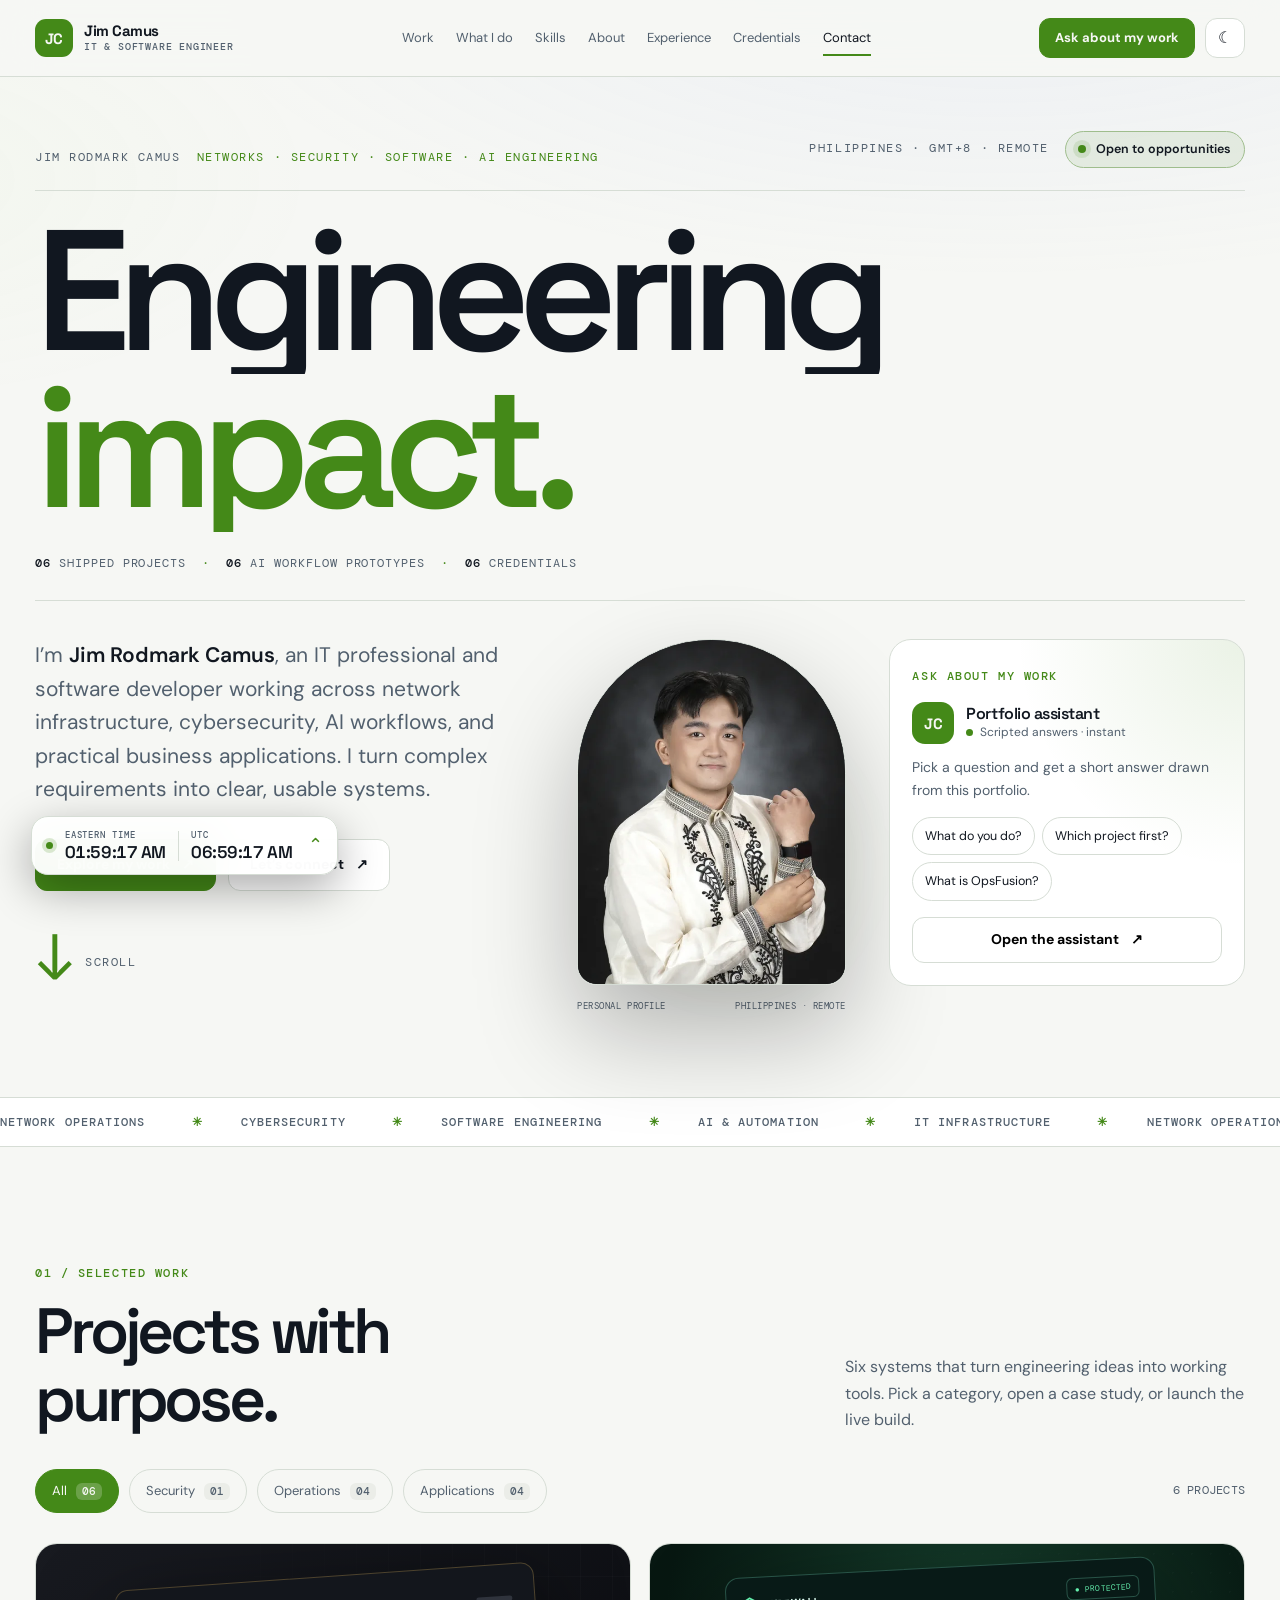
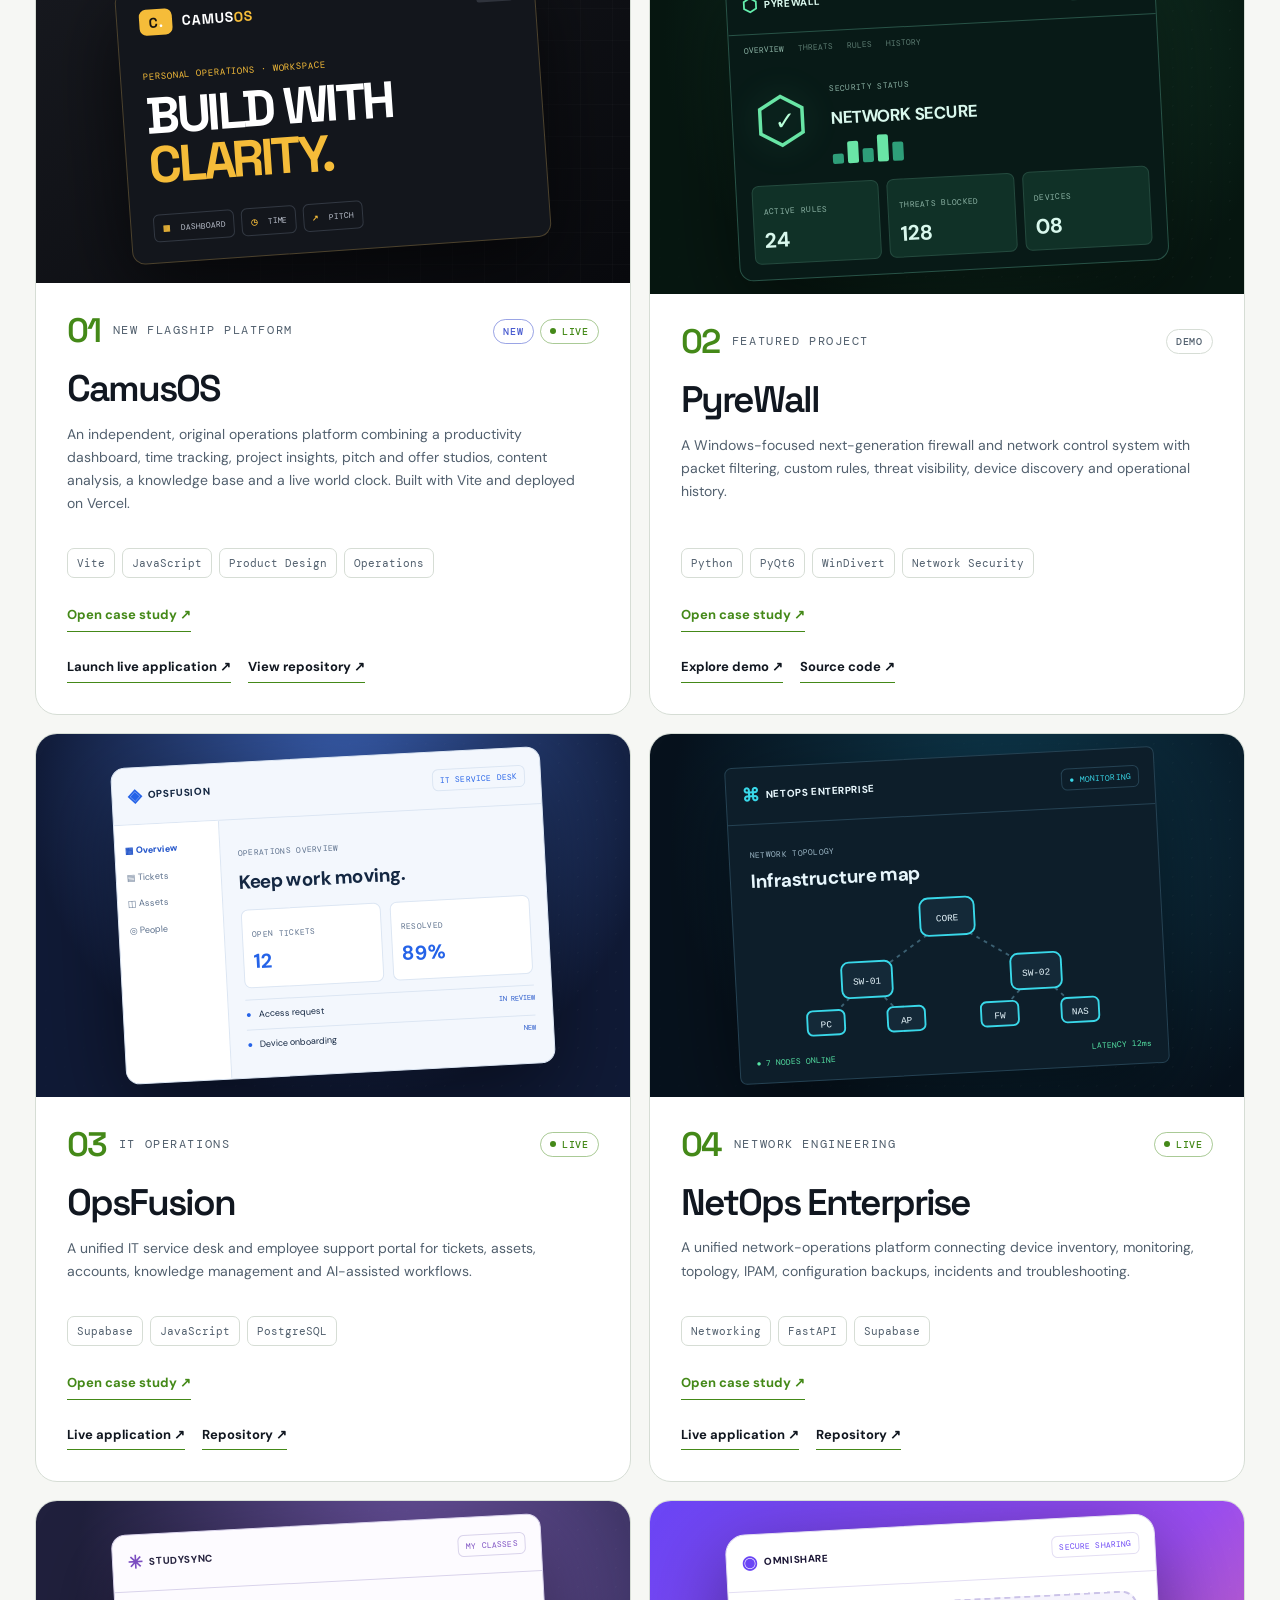
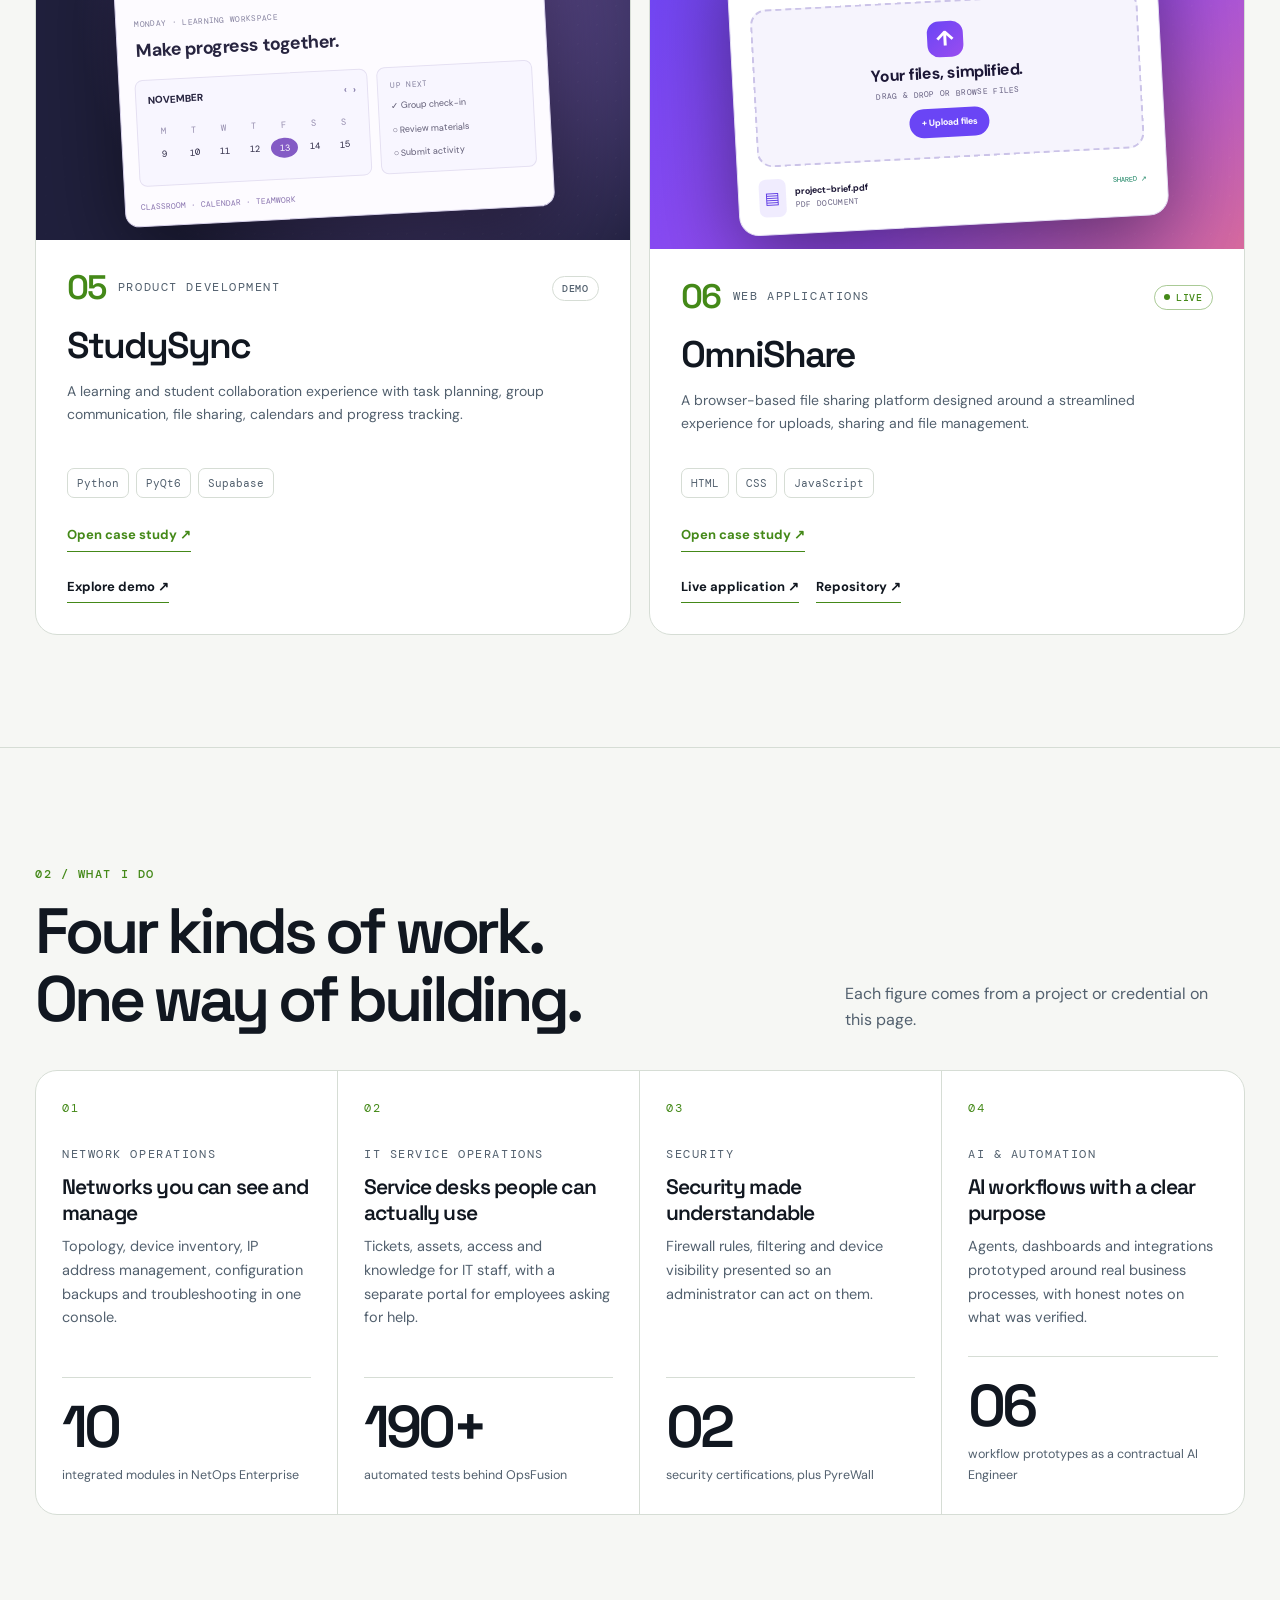
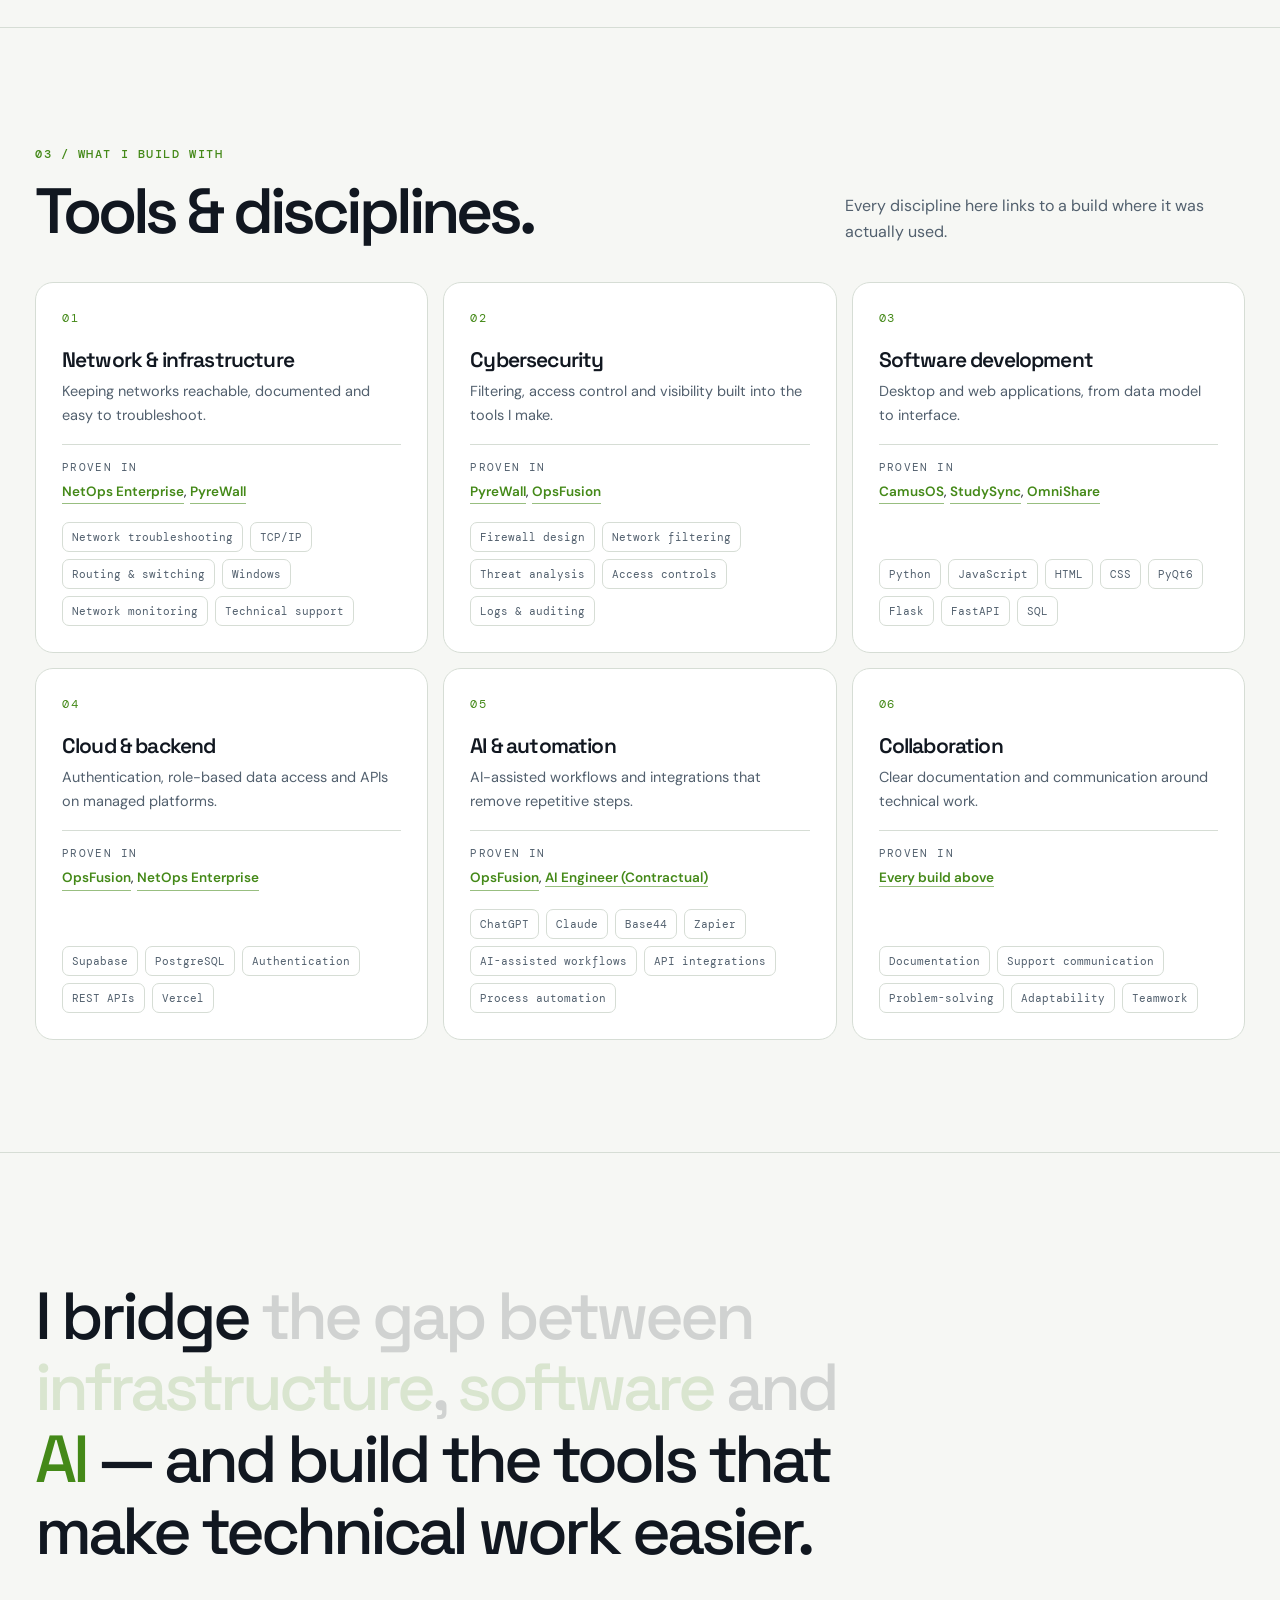
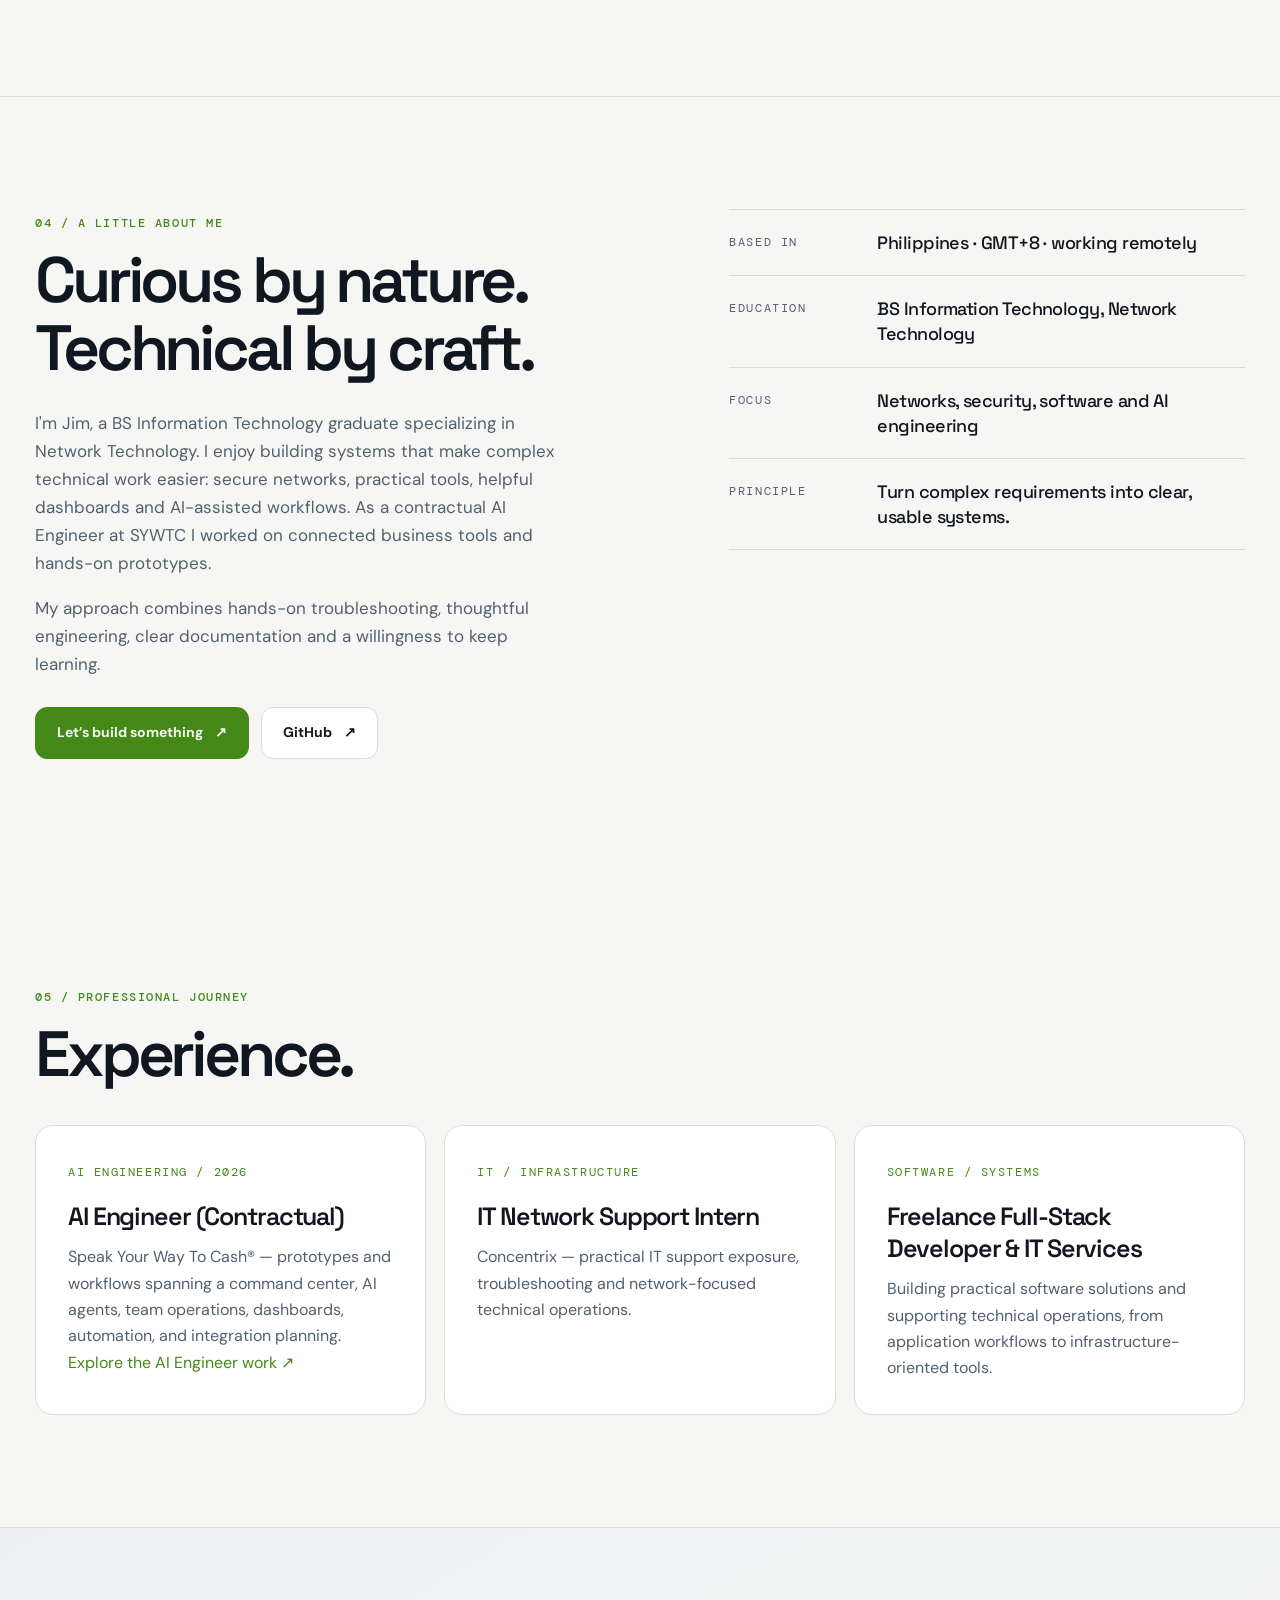
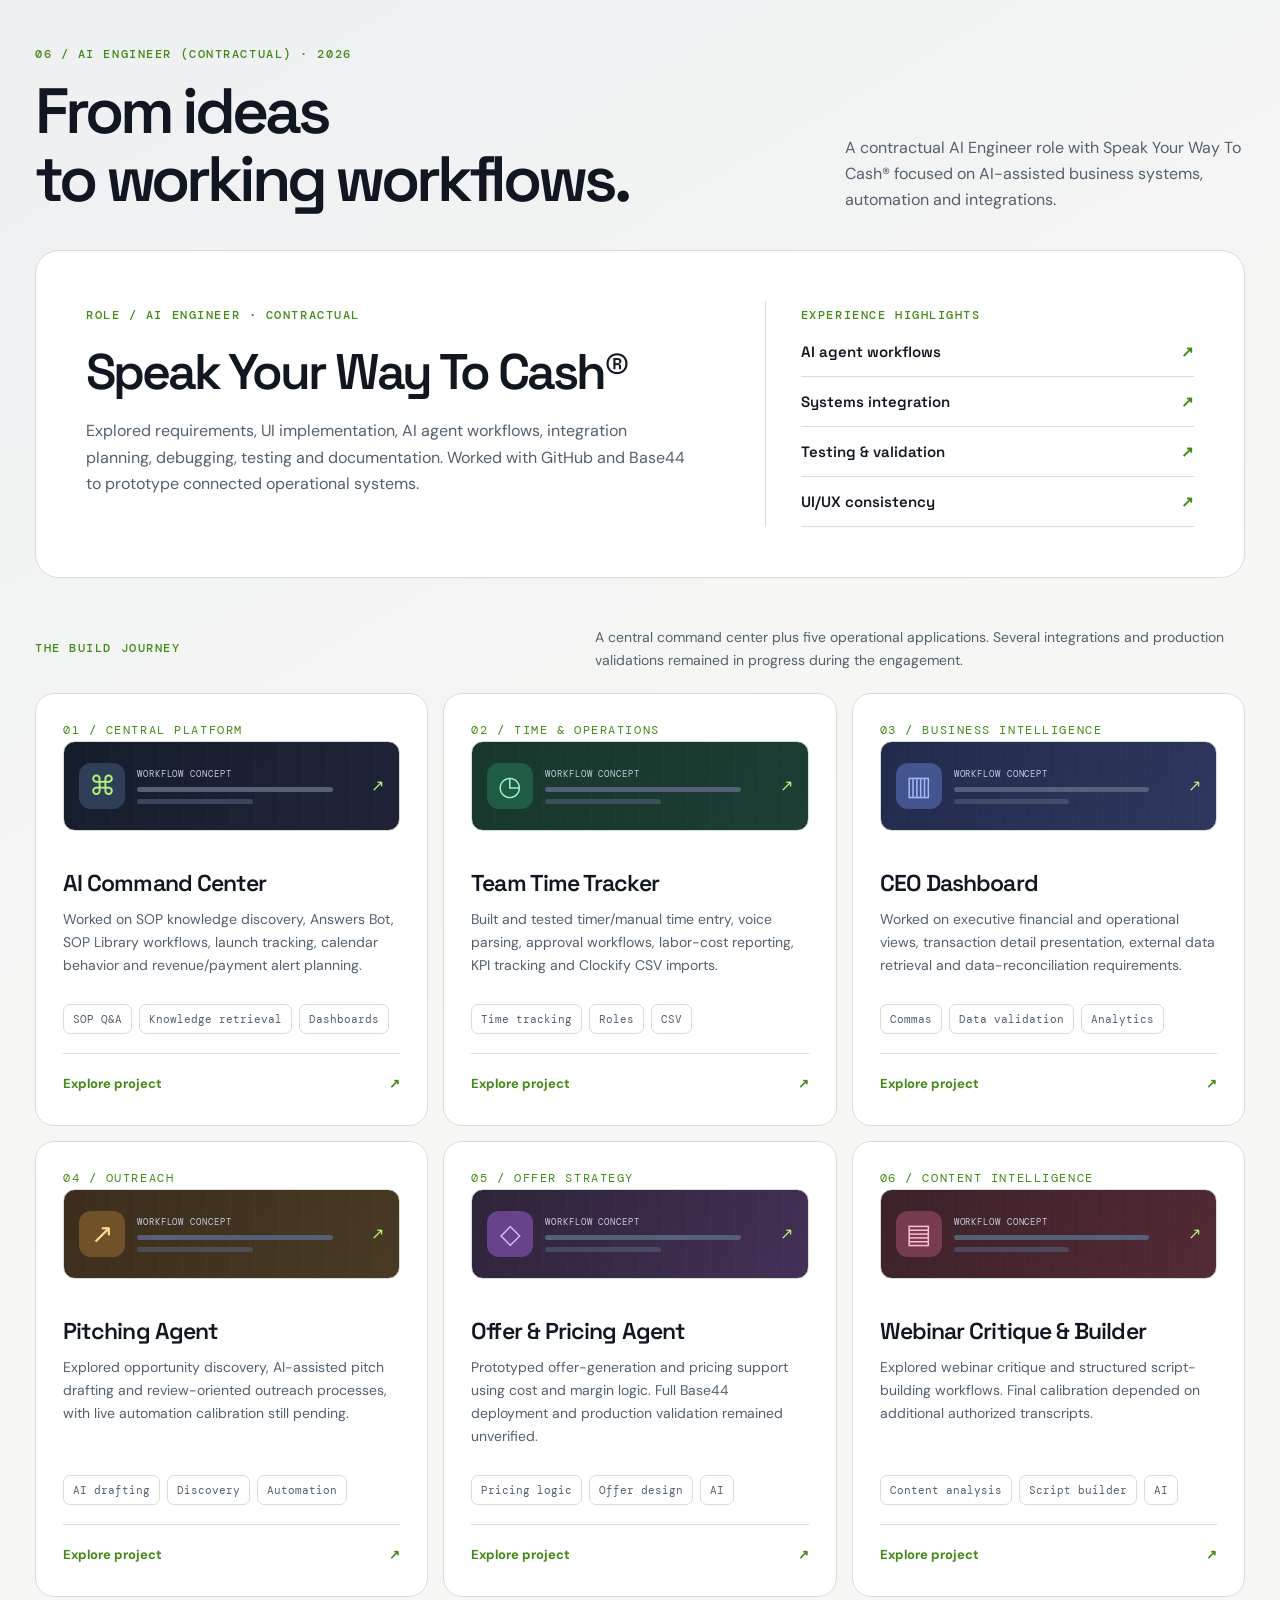
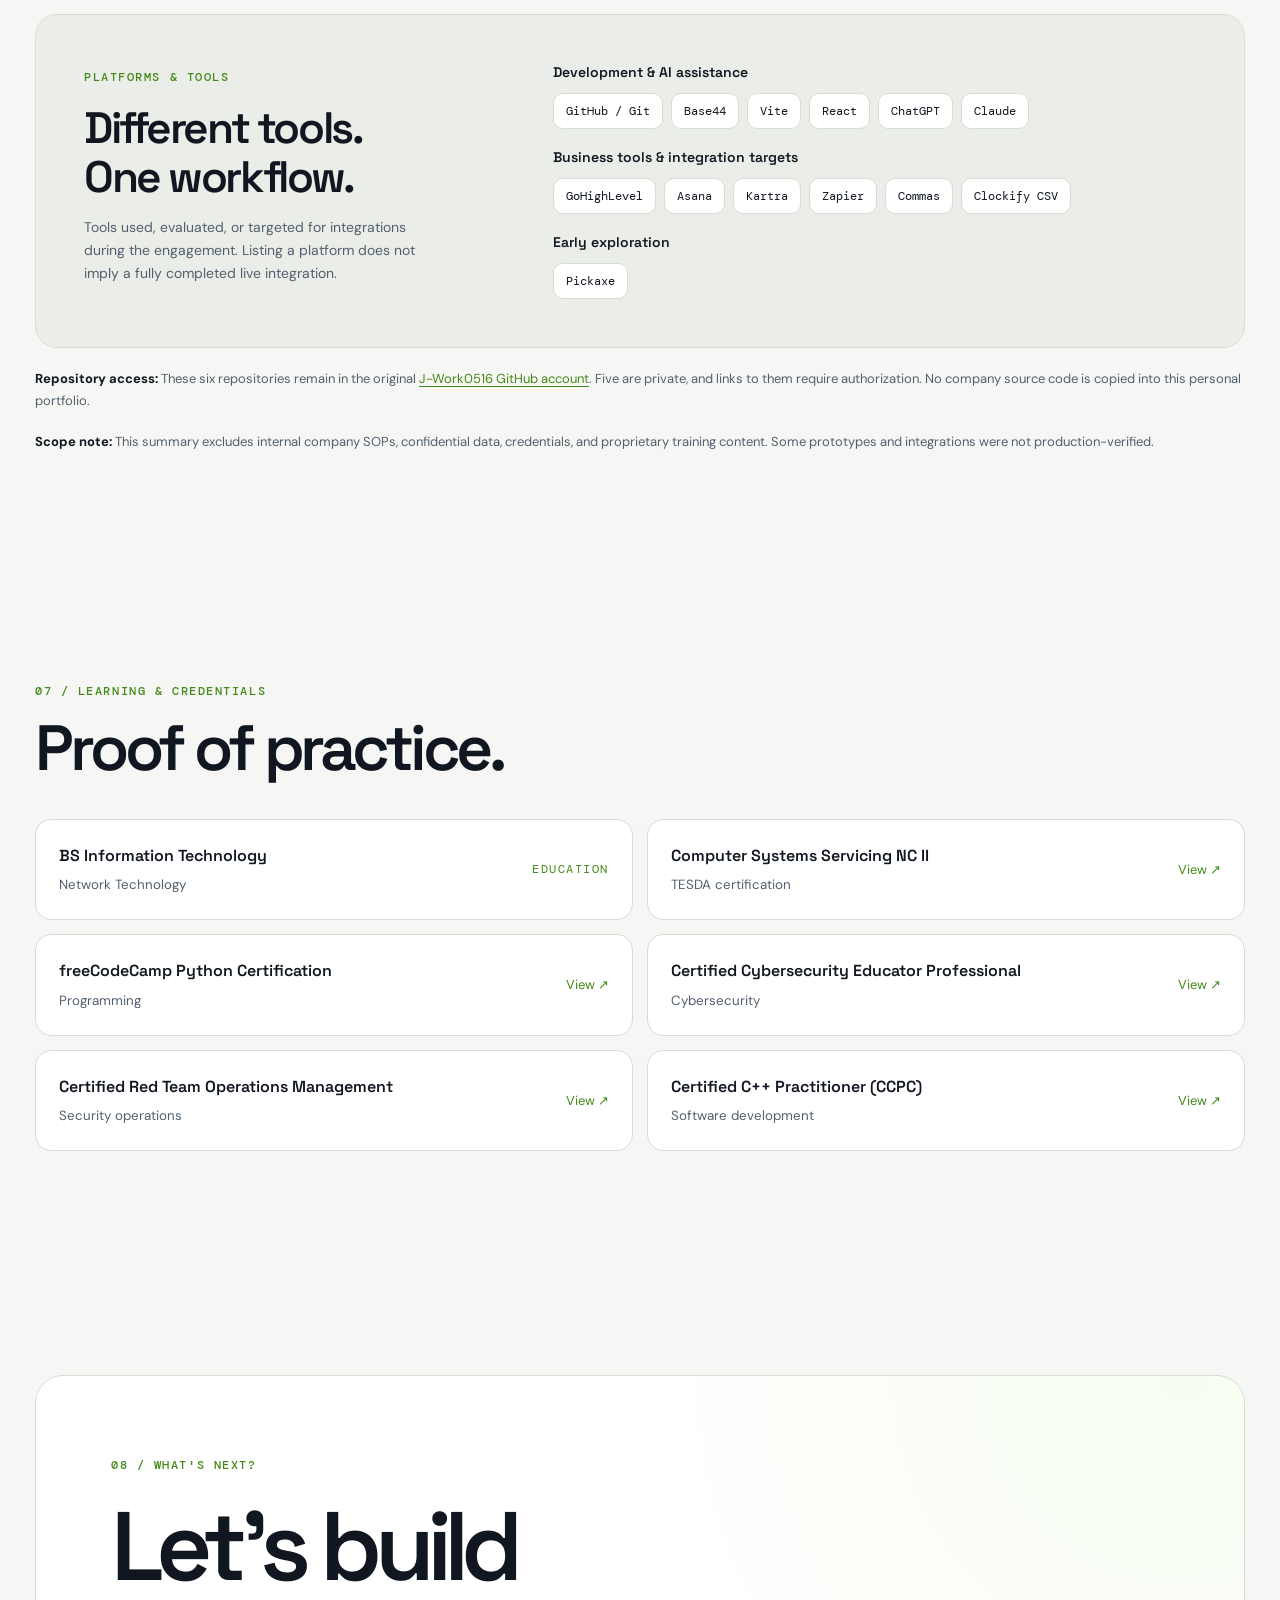
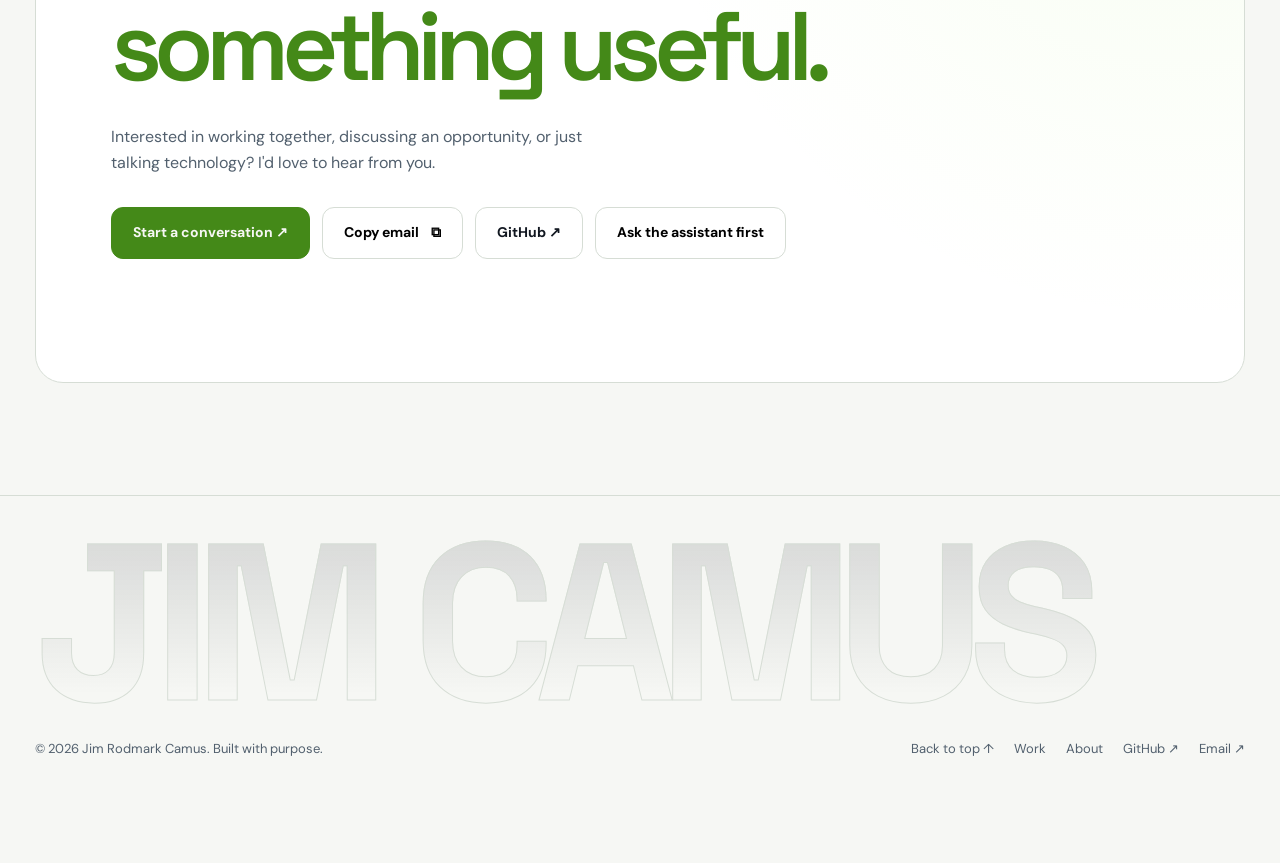
==== commit e5afb7e0: "" ====
--- a/next/index.html
+++ b/next/index.html
@@ -304,7 +304,7 @@
 </div>
 </div>
 <nav class="mobile-nav wrap" id="mobileNav" aria-label="Mobile navigation">
-<a href="#work">Work</a><a href="#services">What I do</a><a href="#skills">Skills</a><a href="#about">About</a><a href="#experience">Experience</a><a href="#sywtc">AI Trial</a><a href="#credentials">Credentials</a><a href="#contact">Contact</a>
+<a href="#work">Work</a><a href="#services">What I do</a><a href="#skills">Skills</a><a href="#about">About</a><a href="#experience">Experience</a><a href="#sywtc">AI Engineer</a><a href="#credentials">Credentials</a><a href="#contact">Contact</a>
 </nav>
 </header>
 <main id="main">
@@ -356,16 +356,16 @@
 <article class="svc reveal"><span class="svc-n mono" aria-hidden="true">01</span><span class="mono svc-cat">Network operations</span><h3>Networks you can see and manage</h3><p>Topology, device inventory, IP address management, configuration backups and troubleshooting in one console.</p><div class="svc-fig"><strong>10</strong><span>integrated modules in NetOps Enterprise</span></div></article>
 <article class="svc reveal"><span class="svc-n mono" aria-hidden="true">02</span><span class="mono svc-cat">IT service operations</span><h3>Service desks people can actually use</h3><p>Tickets, assets, access and knowledge for IT staff, with a separate portal for employees asking for help.</p><div class="svc-fig"><strong>190+</strong><span>automated tests behind OpsFusion</span></div></article>
 <article class="svc reveal"><span class="svc-n mono" aria-hidden="true">03</span><span class="mono svc-cat">Security</span><h3>Security made understandable</h3><p>Firewall rules, filtering and device visibility presented so an administrator can act on them.</p><div class="svc-fig"><strong>02</strong><span>security certifications, plus PyreWall</span></div></article>
-<article class="svc reveal"><span class="svc-n mono" aria-hidden="true">04</span><span class="mono svc-cat">AI &amp; automation</span><h3>AI workflows with a clear purpose</h3><p>Agents, dashboards and integrations prototyped around real business processes, with honest notes on what was verified.</p><div class="svc-fig"><strong>06</strong><span>workflow prototypes in the AI Engineering Trial</span></div></article>
+<article class="svc reveal"><span class="svc-n mono" aria-hidden="true">04</span><span class="mono svc-cat">AI &amp; automation</span><h3>AI workflows with a clear purpose</h3><p>Agents, dashboards and integrations prototyped around real business processes, with honest notes on what was verified.</p><div class="svc-fig"><strong>06</strong><span>workflow prototypes as a contractual AI Engineer</span></div></article>
 </div></div></section>
 <section class="section line" id="skills"><div class="wrap">
 <div class="section-head reveal"><div><span class="mono kicker">03 / What I build with</span><h2 class="section-title">Tools &amp; disciplines.</h2></div>
 <p class="section-desc">Every discipline here links to a build where it was actually used.</p></div>
-<div class="skill2-grid"><article class="skill2 reveal"><span class="skill-n mono" aria-hidden="true">01</span><h3>Network & infrastructure</h3><p>Keeping networks reachable, documented and easy to troubleshoot.</p><p class="proof"><span class="mono">Proven in</span> <button type="button" class="proof-link" data-case="NetOps Enterprise" aria-haspopup="dialog">NetOps Enterprise</button>, <button type="button" class="proof-link" data-case="PyreWall" aria-haspopup="dialog">PyreWall</button></p><div class="tags"><span class="tag">Network troubleshooting</span><span class="tag">TCP/IP</span><span class="tag">Routing & switching</span><span class="tag">Windows</span><span class="tag">Network monitoring</span><span class="tag">Technical support</span></div></article><article class="skill2 reveal"><span class="skill-n mono" aria-hidden="true">02</span><h3>Cybersecurity</h3><p>Filtering, access control and visibility built into the tools I make.</p><p class="proof"><span class="mono">Proven in</span> <button type="button" class="proof-link" data-case="PyreWall" aria-haspopup="dialog">PyreWall</button>, <button type="button" class="proof-link" data-case="OpsFusion" aria-haspopup="dialog">OpsFusion</button></p><div class="tags"><span class="tag">Firewall design</span><span class="tag">Network filtering</span><span class="tag">Threat analysis</span><span class="tag">Access controls</span><span class="tag">Logs & auditing</span></div></article><article class="skill2 reveal"><span class="skill-n mono" aria-hidden="true">03</span><h3>Software development</h3><p>Desktop and web applications, from data model to interface.</p><p class="proof"><span class="mono">Proven in</span> <button type="button" class="proof-link" data-case="CamusOS" aria-haspopup="dialog">CamusOS</button>, <button type="button" class="proof-link" data-case="StudySync" aria-haspopup="dialog">StudySync</button>, <button type="button" class="proof-link" data-case="OmniShare" aria-haspopup="dialog">OmniShare</button></p><div class="tags"><span class="tag">Python</span><span class="tag">JavaScript</span><span class="tag">HTML</span><span class="tag">CSS</span><span class="tag">PyQt6</span><span class="tag">Flask</span><span class="tag">FastAPI</span><span class="tag">SQL</span></div></article><article class="skill2 reveal"><span class="skill-n mono" aria-hidden="true">04</span><h3>Cloud & backend</h3><p>Authentication, role-based data access and APIs on managed platforms.</p><p class="proof"><span class="mono">Proven in</span> <button type="button" class="proof-link" data-case="OpsFusion" aria-haspopup="dialog">OpsFusion</button>, <button type="button" class="proof-link" data-case="NetOps Enterprise" aria-haspopup="dialog">NetOps Enterprise</button></p><div class="tags"><span class="tag">Supabase</span><span class="tag">PostgreSQL</span><span class="tag">Authentication</span><span class="tag">REST APIs</span><span class="tag">Vercel</span></div></article><article class="skill2 reveal"><span class="skill-n mono" aria-hidden="true">05</span><h3>AI & automation</h3><p>AI-assisted workflows and integrations that remove repetitive steps.</p><p class="proof"><span class="mono">Proven in</span> <button type="button" class="proof-link" data-case="OpsFusion" aria-haspopup="dialog">OpsFusion</button>, <a class="proof-link" href="#sywtc">AI Engineering Trial</a></p><div class="tags"><span class="tag">ChatGPT</span><span class="tag">Claude</span><span class="tag">Base44</span><span class="tag">Zapier</span><span class="tag">AI-assisted workflows</span><span class="tag">API integrations</span><span class="tag">Process automation</span></div></article><article class="skill2 reveal"><span class="skill-n mono" aria-hidden="true">06</span><h3>Collaboration</h3><p>Clear documentation and communication around technical work.</p><p class="proof"><span class="mono">Proven in</span> <a class="proof-link" href="#work">Every build above</a></p><div class="tags"><span class="tag">Documentation</span><span class="tag">Support communication</span><span class="tag">Problem-solving</span><span class="tag">Adaptability</span><span class="tag">Teamwork</span></div></article></div></div></section>
+<div class="skill2-grid"><article class="skill2 reveal"><span class="skill-n mono" aria-hidden="true">01</span><h3>Network & infrastructure</h3><p>Keeping networks reachable, documented and easy to troubleshoot.</p><p class="proof"><span class="mono">Proven in</span> <button type="button" class="proof-link" data-case="NetOps Enterprise" aria-haspopup="dialog">NetOps Enterprise</button>, <button type="button" class="proof-link" data-case="PyreWall" aria-haspopup="dialog">PyreWall</button></p><div class="tags"><span class="tag">Network troubleshooting</span><span class="tag">TCP/IP</span><span class="tag">Routing & switching</span><span class="tag">Windows</span><span class="tag">Network monitoring</span><span class="tag">Technical support</span></div></article><article class="skill2 reveal"><span class="skill-n mono" aria-hidden="true">02</span><h3>Cybersecurity</h3><p>Filtering, access control and visibility built into the tools I make.</p><p class="proof"><span class="mono">Proven in</span> <button type="button" class="proof-link" data-case="PyreWall" aria-haspopup="dialog">PyreWall</button>, <button type="button" class="proof-link" data-case="OpsFusion" aria-haspopup="dialog">OpsFusion</button></p><div class="tags"><span class="tag">Firewall design</span><span class="tag">Network filtering</span><span class="tag">Threat analysis</span><span class="tag">Access controls</span><span class="tag">Logs & auditing</span></div></article><article class="skill2 reveal"><span class="skill-n mono" aria-hidden="true">03</span><h3>Software development</h3><p>Desktop and web applications, from data model to interface.</p><p class="proof"><span class="mono">Proven in</span> <button type="button" class="proof-link" data-case="CamusOS" aria-haspopup="dialog">CamusOS</button>, <button type="button" class="proof-link" data-case="StudySync" aria-haspopup="dialog">StudySync</button>, <button type="button" class="proof-link" data-case="OmniShare" aria-haspopup="dialog">OmniShare</button></p><div class="tags"><span class="tag">Python</span><span class="tag">JavaScript</span><span class="tag">HTML</span><span class="tag">CSS</span><span class="tag">PyQt6</span><span class="tag">Flask</span><span class="tag">FastAPI</span><span class="tag">SQL</span></div></article><article class="skill2 reveal"><span class="skill-n mono" aria-hidden="true">04</span><h3>Cloud & backend</h3><p>Authentication, role-based data access and APIs on managed platforms.</p><p class="proof"><span class="mono">Proven in</span> <button type="button" class="proof-link" data-case="OpsFusion" aria-haspopup="dialog">OpsFusion</button>, <button type="button" class="proof-link" data-case="NetOps Enterprise" aria-haspopup="dialog">NetOps Enterprise</button></p><div class="tags"><span class="tag">Supabase</span><span class="tag">PostgreSQL</span><span class="tag">Authentication</span><span class="tag">REST APIs</span><span class="tag">Vercel</span></div></article><article class="skill2 reveal"><span class="skill-n mono" aria-hidden="true">05</span><h3>AI & automation</h3><p>AI-assisted workflows and integrations that remove repetitive steps.</p><p class="proof"><span class="mono">Proven in</span> <button type="button" class="proof-link" data-case="OpsFusion" aria-haspopup="dialog">OpsFusion</button>, <a class="proof-link" href="#sywtc">AI Engineer (Contractual)</a></p><div class="tags"><span class="tag">ChatGPT</span><span class="tag">Claude</span><span class="tag">Base44</span><span class="tag">Zapier</span><span class="tag">AI-assisted workflows</span><span class="tag">API integrations</span><span class="tag">Process automation</span></div></article><article class="skill2 reveal"><span class="skill-n mono" aria-hidden="true">06</span><h3>Collaboration</h3><p>Clear documentation and communication around technical work.</p><p class="proof"><span class="mono">Proven in</span> <a class="proof-link" href="#work">Every build above</a></p><div class="tags"><span class="tag">Documentation</span><span class="tag">Support communication</span><span class="tag">Problem-solving</span><span class="tag">Adaptability</span><span class="tag">Teamwork</span></div></article></div></div></section>
 <section class="pull line" aria-label="Statement"><div class="wrap"><p class="pull-text" id="pullText">I bridge the gap between <em>infrastructure</em>, <em>software</em> and <em>AI</em> — and build the tools that make technical work easier.</p></div></section>
 <section class="section line" id="about"><div class="wrap about2">
 <div class="reveal"><span class="mono kicker">04 / A little about me</span><h2 class="section-title">Curious by nature.<br>Technical by craft.</h2>
-<p class="about-copy">I'm Jim, a BS Information Technology graduate specializing in Network Technology. I enjoy building systems that make complex technical work easier: secure networks, practical tools, helpful dashboards and AI-assisted workflows. During my SYWTC trial I worked on connected business tools and hands-on prototypes.</p>
+<p class="about-copy">I'm Jim, a BS Information Technology graduate specializing in Network Technology. I enjoy building systems that make complex technical work easier: secure networks, practical tools, helpful dashboards and AI-assisted workflows. As a contractual AI Engineer at SYWTC I worked on connected business tools and hands-on prototypes.</p>
 <p class="about-copy">My approach combines hands-on troubleshooting, thoughtful engineering, clear documentation and a willingness to keep learning.</p>
 <div class="hero-actions"><a class="btn primary" href="#contact">Let’s build something <span aria-hidden="true">↗</span></a><a class="btn secondary" href="https://github.com/Sachibara" target="_blank" rel="noopener noreferrer">GitHub <span aria-hidden="true">↗</span></a></div></div>
 <dl class="facts reveal">
@@ -375,11 +375,11 @@
 <div><dt class="mono">Principle</dt><dd>Turn complex requirements into clear, usable systems.</dd></div>
 </dl>
 </div></section>
-<section class="section wrap" id="experience"><div class="section-head reveal"><div><span class="mono kicker">05 / Professional journey</span><h2 class="section-title">Experience.</h2></div></div><div class="experience"><article class="exp-card reveal"><span class="mono">AI Engineering / 2026</span><h3>AI Engineer — Paid Trial</h3><p>Speak Your Way To Cash® — prototypes and workflows spanning a command center, AI agents, team operations, dashboards, automation, and integration planning. <a href="#sywtc" class="accent">Explore the trial journey ↗</a></p></article><article class="exp-card reveal"><span class="mono">IT / Infrastructure</span><h3>IT Network Support Intern</h3><p>Concentrix — practical IT support exposure, troubleshooting and network-focused technical operations.</p></article><article class="exp-card reveal"><span class="mono">Software / Systems</span><h3>Freelance Full-Stack Developer & IT Services</h3><p>Building practical software solutions and supporting technical operations, from application workflows to infrastructure-oriented tools.</p></article></div></section>
+<section class="section wrap" id="experience"><div class="section-head reveal"><div><span class="mono kicker">05 / Professional journey</span><h2 class="section-title">Experience.</h2></div></div><div class="experience"><article class="exp-card reveal"><span class="mono">AI Engineering / 2026</span><h3>AI Engineer (Contractual)</h3><p>Speak Your Way To Cash® — prototypes and workflows spanning a command center, AI agents, team operations, dashboards, automation, and integration planning. <a href="#sywtc" class="accent">Explore the AI Engineer work ↗</a></p></article><article class="exp-card reveal"><span class="mono">IT / Infrastructure</span><h3>IT Network Support Intern</h3><p>Concentrix — practical IT support exposure, troubleshooting and network-focused technical operations.</p></article><article class="exp-card reveal"><span class="mono">Software / Systems</span><h3>Freelance Full-Stack Developer & IT Services</h3><p>Building practical software solutions and supporting technical operations, from application workflows to infrastructure-oriented tools.</p></article></div></section>
 <section class="section line sywtc-section" id="sywtc"><div class="wrap">
-<div class="section-head reveal"><div><span class="mono kicker">06 / AI Engineering Trial · 2026</span><h2 class="section-title">From ideas<br>to working workflows.</h2></div><p class="section-desc">A hands-on paid AI Engineer trial with Speak Your Way To Cash® focused on AI-assisted business systems, automation and integrations.</p></div>
-<div class="sywtc-lead reveal"><div><span class="mono kicker">Role / AI Engineer · Trial engagement</span><h3>Speak Your Way To Cash®</h3><p>Explored requirements, UI implementation, AI agent workflows, integration planning, debugging, testing and documentation. Worked with GitHub and Base44 to prototype connected operational systems.</p></div><div class="sywtc-focus"><span class="mono kicker">Experience highlights</span><div class="focus-row">AI agent workflows <span>↗</span></div><div class="focus-row">Systems integration <span>↗</span></div><div class="focus-row">Testing & validation <span>↗</span></div><div class="focus-row">UI/UX consistency <span>↗</span></div></div></div>
-<div class="sywtc-subhead reveal"><span class="mono kicker">The build journey</span><p class="muted">A central command center plus five operational applications. Several integrations and production validations remained in progress during the trial.</p></div>
+<div class="section-head reveal"><div><span class="mono kicker">06 / AI Engineer (Contractual) · 2026</span><h2 class="section-title">From ideas<br>to working workflows.</h2></div><p class="section-desc">A contractual AI Engineer role with Speak Your Way To Cash® focused on AI-assisted business systems, automation and integrations.</p></div>
+<div class="sywtc-lead reveal"><div><span class="mono kicker">Role / AI Engineer · Contractual</span><h3>Speak Your Way To Cash®</h3><p>Explored requirements, UI implementation, AI agent workflows, integration planning, debugging, testing and documentation. Worked with GitHub and Base44 to prototype connected operational systems.</p></div><div class="sywtc-focus"><span class="mono kicker">Experience highlights</span><div class="focus-row">AI agent workflows <span>↗</span></div><div class="focus-row">Systems integration <span>↗</span></div><div class="focus-row">Testing & validation <span>↗</span></div><div class="focus-row">UI/UX consistency <span>↗</span></div></div></div>
+<div class="sywtc-subhead reveal"><span class="mono kicker">The build journey</span><p class="muted">A central command center plus five operational applications. Several integrations and production validations remained in progress during the engagement.</p></div>
 <div class="trial-grid">
 <article class="trial-card reveal"><span class="mono trial-number">01 / Central platform</span><div class="trial-thumb trial-command" aria-hidden="true"><span class="trial-thumb-symbol">⌘</span><div class="trial-thumb-content"><span class="trial-thumb-label">WORKFLOW CONCEPT</span><span class="trial-thumb-line"></span><span class="trial-thumb-line short"></span></div><span class="trial-thumb-arrow">↗</span></div><h3>AI Command Center</h3><p>Worked on SOP knowledge discovery, Answers Bot, SOP Library workflows, launch tracking, calendar behavior and revenue/payment alert planning.</p><div class="tags"><span class="tag">SOP Q&A</span><span class="tag">Knowledge retrieval</span><span class="tag">Dashboards</span></div><details class="trial-project-details"><summary>Explore project <span aria-hidden="true">↗</span></summary><div class="trial-project-body"><p>Unified workspace for SOP knowledge, Answers Bot, launches, calendar and integration status. Code access restricted to authorized collaborators.</p><div class="repo-meta"><span class="repo-visibility is-private">Private GitHub repository</span><span class="mono repo-owner">J-Work0516</span></div><a class="repo-source-link" href="https://github.com/J-Work0516/SYWTC-Command-Center" target="_blank" rel="noopener noreferrer" aria-label="Open AI Command Center repository on GitHub (private)">Open repository on GitHub <span aria-hidden="true">↗</span></a><small class="repo-caution">Private repository. Only authorized GitHub accounts can view the source.</small></div></details></article>
 <article class="trial-card reveal"><span class="mono trial-number">02 / Time & operations</span><div class="trial-thumb trial-timer" aria-hidden="true"><span class="trial-thumb-symbol">◷</span><div class="trial-thumb-content"><span class="trial-thumb-label">WORKFLOW CONCEPT</span><span class="trial-thumb-line"></span><span class="trial-thumb-line short"></span></div><span class="trial-thumb-arrow">↗</span></div><h3>Team Time Tracker</h3><p>Built and tested timer/manual time entry, voice parsing, approval workflows, labor-cost reporting, KPI tracking and Clockify CSV imports.</p><div class="tags"><span class="tag">Time tracking</span><span class="tag">Roles</span><span class="tag">CSV</span></div><details class="trial-project-details"><summary>Explore project <span aria-hidden="true">↗</span></summary><div class="trial-project-body"><p>Time logging, review and reporting workflows, including manual entry, approvals and CSV-related features. Public GitHub source is available.</p><div class="repo-meta"><span class="repo-visibility is-public">Public GitHub repository</span><span class="mono repo-owner">J-Work0516</span></div><a class="repo-source-link" href="https://github.com/J-Work0516/SYWTC_Team_Timetracker" target="_blank" rel="noopener noreferrer" aria-label="Open Team Time Tracker repository on GitHub (public)">Open repository on GitHub <span aria-hidden="true">↗</span></a></div></details></article>
@@ -388,7 +388,7 @@
 <article class="trial-card reveal"><span class="mono trial-number">05 / Offer strategy</span><div class="trial-thumb trial-offer" aria-hidden="true"><span class="trial-thumb-symbol">◇</span><div class="trial-thumb-content"><span class="trial-thumb-label">WORKFLOW CONCEPT</span><span class="trial-thumb-line"></span><span class="trial-thumb-line short"></span></div><span class="trial-thumb-arrow">↗</span></div><h3>Offer & Pricing Agent</h3><p>Prototyped offer-generation and pricing support using cost and margin logic. Full Base44 deployment and production validation remained unverified.</p><div class="tags"><span class="tag">Pricing logic</span><span class="tag">Offer design</span><span class="tag">AI</span></div><details class="trial-project-details"><summary>Explore project <span aria-hidden="true">↗</span></summary><div class="trial-project-body"><p>Offer generation and pricing support prototype; deployment and production behavior were not fully verified.</p><div class="repo-meta"><span class="repo-visibility is-private">Private GitHub repository</span><span class="mono repo-owner">J-Work0516</span></div><a class="repo-source-link" href="https://github.com/J-Work0516/SYWTC-Offer-and-Pricing-Agent" target="_blank" rel="noopener noreferrer" aria-label="Open Offer & Pricing Agent repository on GitHub (private)">Open repository on GitHub <span aria-hidden="true">↗</span></a><small class="repo-caution">Private repository. Only authorized GitHub accounts can view the source.</small></div></details></article>
 <article class="trial-card reveal"><span class="mono trial-number">06 / Content intelligence</span><div class="trial-thumb trial-webinar" aria-hidden="true"><span class="trial-thumb-symbol">▤</span><div class="trial-thumb-content"><span class="trial-thumb-label">WORKFLOW CONCEPT</span><span class="trial-thumb-line"></span><span class="trial-thumb-line short"></span></div><span class="trial-thumb-arrow">↗</span></div><h3>Webinar Critique & Builder</h3><p>Explored webinar critique and structured script-building workflows. Final calibration depended on additional authorized transcripts.</p><div class="tags"><span class="tag">Content analysis</span><span class="tag">Script builder</span><span class="tag">AI</span></div><details class="trial-project-details"><summary>Explore project <span aria-hidden="true">↗</span></summary><div class="trial-project-body"><p>Webinar critique and script-building experience; dependent on authorized supplemental training materials.</p><div class="repo-meta"><span class="repo-visibility is-private">Private GitHub repository</span><span class="mono repo-owner">J-Work0516</span></div><a class="repo-source-link" href="https://github.com/J-Work0516/SYWTC-Webinar-Critique-and-Builder" target="_blank" rel="noopener noreferrer" aria-label="Open Webinar Critique & Builder repository on GitHub (private)">Open repository on GitHub <span aria-hidden="true">↗</span></a><small class="repo-caution">Private repository. Only authorized GitHub accounts can view the source.</small></div></details></article>
 </div>
-<div class="tool-panel reveal"><div><span class="mono kicker">Platforms & tools</span><h3>Different tools.<br>One workflow.</h3><p>Tools used, evaluated, or targeted for integrations during the trial. Listing a platform does not imply a fully completed live integration.</p></div><div class="tool-collections"><div><h4>Development & AI assistance</h4><div class="tool-tags"><span>GitHub / Git</span><span>Base44</span><span>Vite</span><span>React</span><span>ChatGPT</span><span>Claude</span></div></div><div><h4>Business tools & integration targets</h4><div class="tool-tags"><span>GoHighLevel</span><span>Asana</span><span>Kartra</span><span>Zapier</span><span>Commas</span><span>Clockify CSV</span></div></div><div><h4>Early exploration</h4><div class="tool-tags"><span>Pickaxe</span></div></div></div></div>
+<div class="tool-panel reveal"><div><span class="mono kicker">Platforms & tools</span><h3>Different tools.<br>One workflow.</h3><p>Tools used, evaluated, or targeted for integrations during the engagement. Listing a platform does not imply a fully completed live integration.</p></div><div class="tool-collections"><div><h4>Development & AI assistance</h4><div class="tool-tags"><span>GitHub / Git</span><span>Base44</span><span>Vite</span><span>React</span><span>ChatGPT</span><span>Claude</span></div></div><div><h4>Business tools & integration targets</h4><div class="tool-tags"><span>GoHighLevel</span><span>Asana</span><span>Kartra</span><span>Zapier</span><span>Commas</span><span>Clockify CSV</span></div></div><div><h4>Early exploration</h4><div class="tool-tags"><span>Pickaxe</span></div></div></div></div>
 <p class="trial-note reveal"><strong>Repository access:</strong> These six repositories remain in the original <a href="https://github.com/J-Work0516" target="_blank" rel="noopener noreferrer">J-Work0516 GitHub account</a>. Five are private, and links to them require authorization. No company source code is copied into this personal portfolio.</p>
 <p class="trial-note reveal"><strong>Scope note:</strong> This summary excludes internal company SOPs, confidential data, credentials, and proprietary training content. Some prototypes and integrations were not production-verified.</p>
 </div></section>
@@ -683,8 +683,8 @@
 var topics=[
  {keys:['what do you do','who are you','about you','yourself','introduce','summary'],a:'I’m Jim Rodmark Camus, an IT professional and software developer. I work across network infrastructure, cybersecurity, AI workflows and practical business applications, and I focus on turning complex requirements into clear, usable systems.'},
  {keys:['which project','first','best project','start with','recommend','flagship'],a:'Start with CamusOS, the newest flagship: a live operations workspace built with Vite. For network work open NetOps Enterprise, for IT service operations OpsFusion, and for security PyreWall. Each card in the Work section has a case study.'},
- {keys:['experience','work history','job','worked','career','intern','concentrix','freelance'],a:'Three roles: AI Engineer on a paid trial with Speak Your Way To Cash® in 2026 (prototypes, AI agent workflows, dashboards and integration planning); IT Network Support Intern at Concentrix; and freelance full-stack development and IT services.'},
- {keys:['trial','sywtc','speak your way','ai engineer','prototype'],a:'In the 2026 AI Engineering Trial with Speak Your Way To Cash® I worked on six workflow prototypes: an AI Command Center, Team Time Tracker, CEO Dashboard, Pitching Agent, Offer & Pricing Agent, and a Webinar Critique & Builder. Some integrations were not production-verified, and no company code or confidential data is shown here.'},
+ {keys:['experience','work history','job','worked','career','intern','concentrix','freelance'],a:'Three roles: AI Engineer (Contractual) with Speak Your Way To Cash® in 2026 (prototypes, AI agent workflows, dashboards and integration planning); IT Network Support Intern at Concentrix; and freelance full-stack development and IT services.'},
+ {keys:['trial','contract','sywtc','speak your way','ai engineer','prototype'],a:'As a contractual AI Engineer with Speak Your Way To Cash® in 2026 I worked on six workflow prototypes: an AI Command Center, Team Time Tracker, CEO Dashboard, Pitching Agent, Offer & Pricing Agent, and a Webinar Critique & Builder. Some integrations were not production-verified, and no company code or confidential data is shown here.'},
  {keys:['credential','certif','degree','education','study','graduate','school'],a:'BS Information Technology (Network Technology); Computer Systems Servicing NC II (TESDA); freeCodeCamp Python Certification; Certified Cybersecurity Educator Professional; Certified Red Team Operations Management; and Certified C++ Practitioner (CCPC).'},
  {keys:['skill','stack','tools','technolog','language','framework','python','javascript','supabase'],a:'Networking and infrastructure (TCP/IP, routing and switching, monitoring); cybersecurity (firewall design, filtering, access controls); software (Python, JavaScript, HTML, CSS, PyQt6, Flask, FastAPI, SQL); cloud and backend (Supabase, PostgreSQL, authentication, REST APIs, Vercel); and AI-assisted workflows and integrations.'},
  {keys:['contact','email','reach','hire','message','talk to you','get in touch'],a:'Email is best: '+EMAIL+'. My code is on GitHub at github.com/Sachibara. There is a Copy email button in the Contact section.'},
